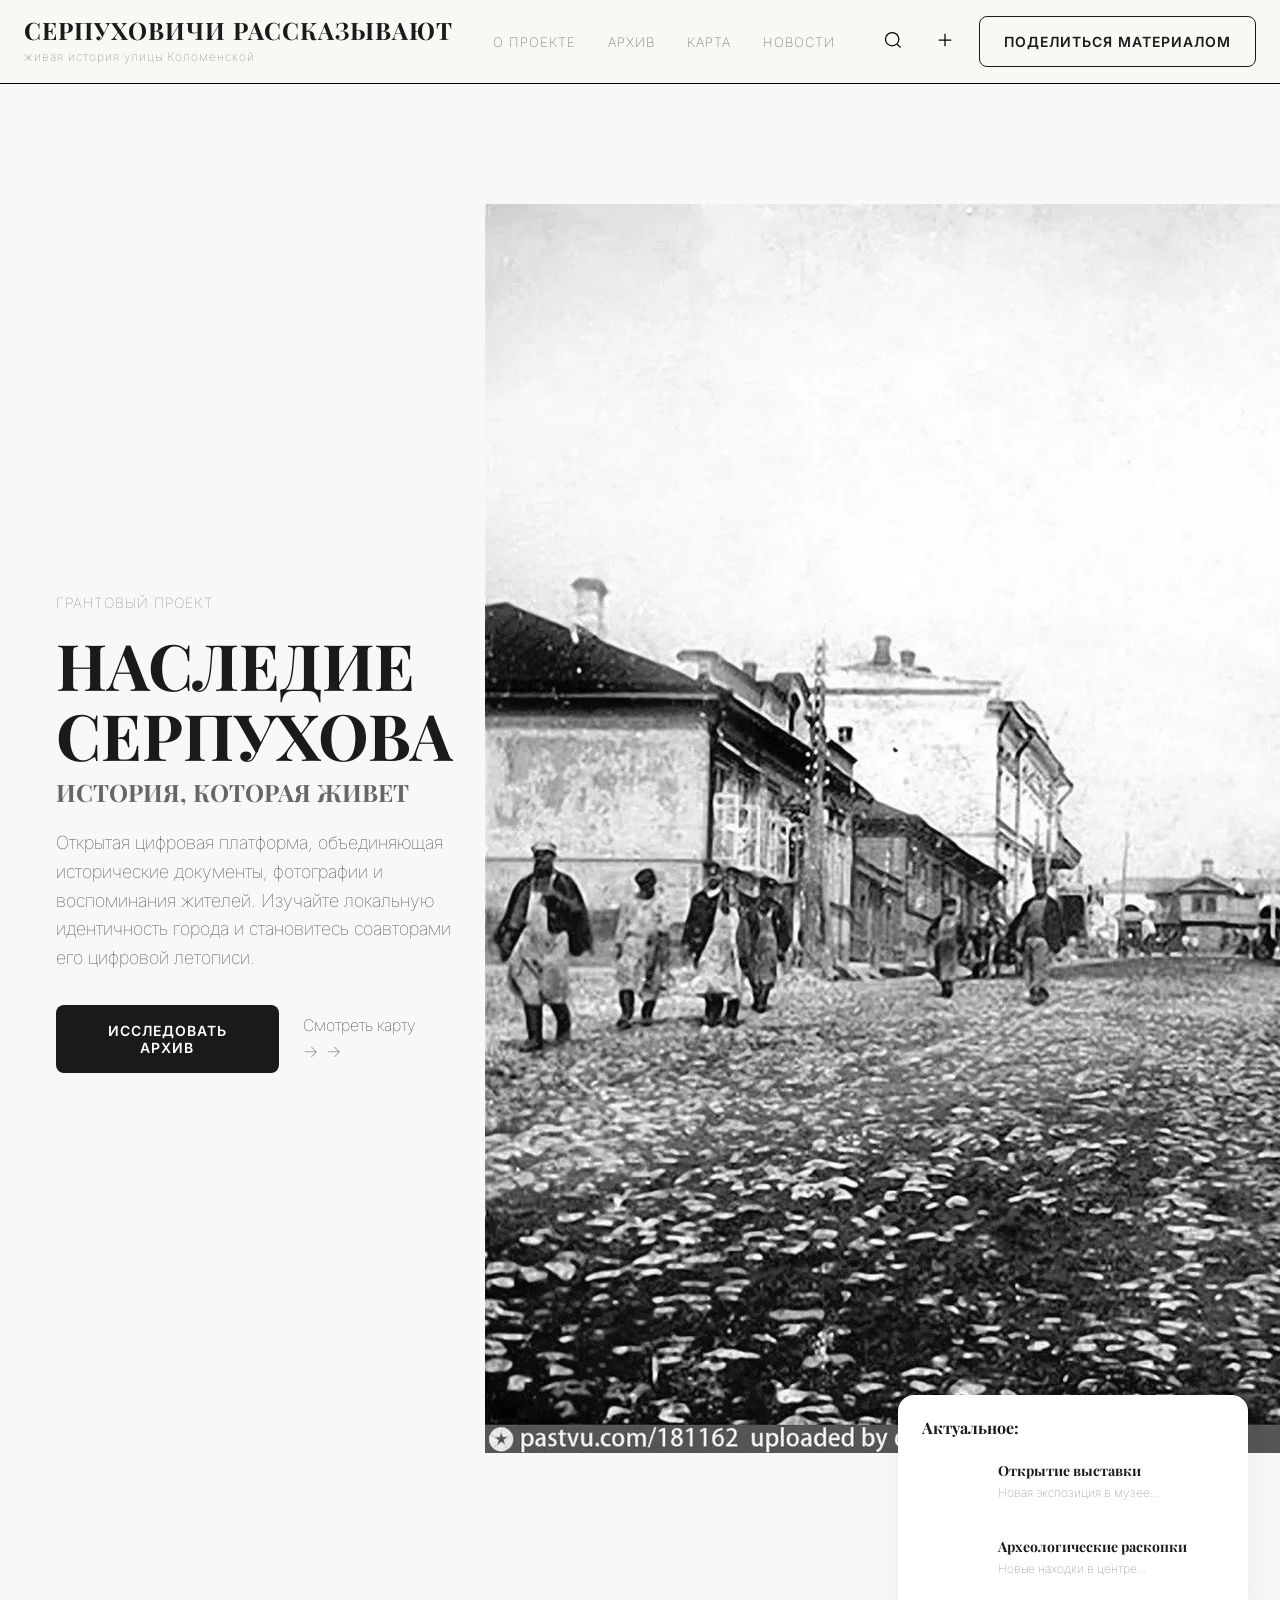
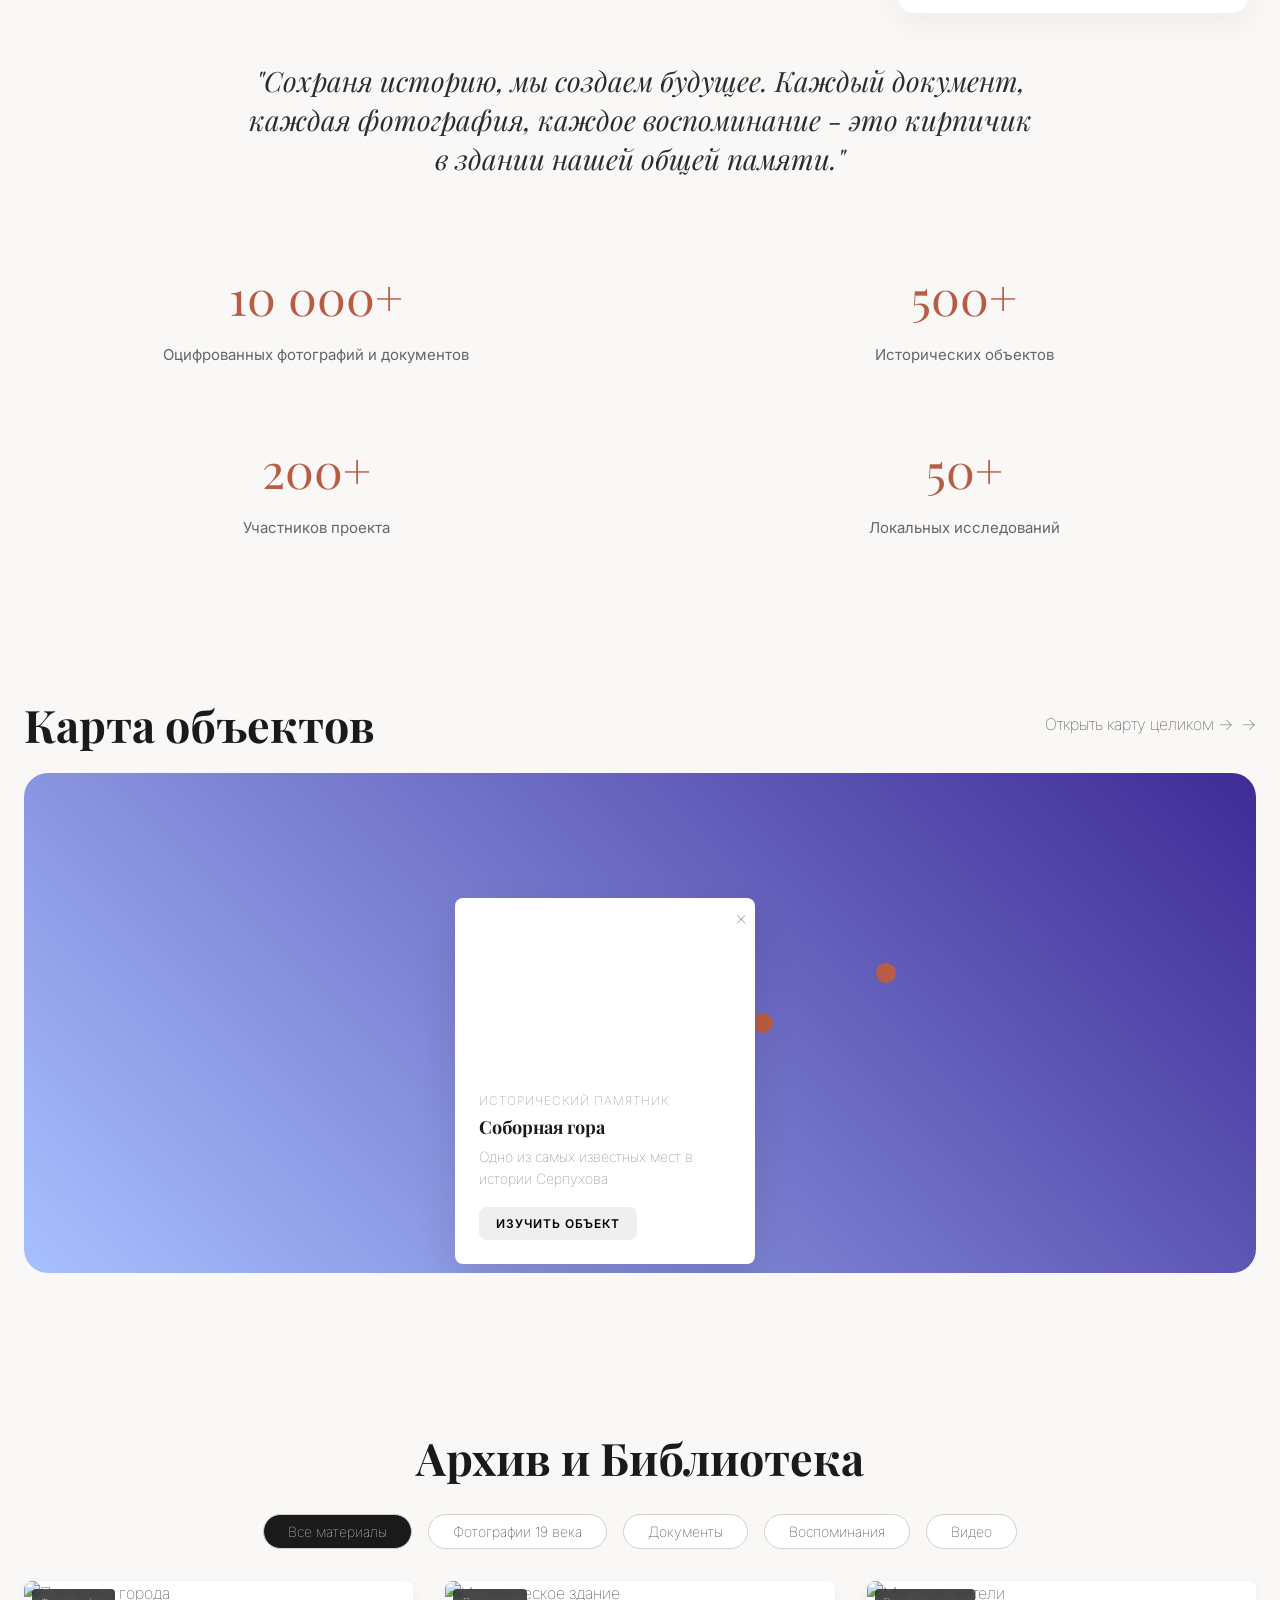
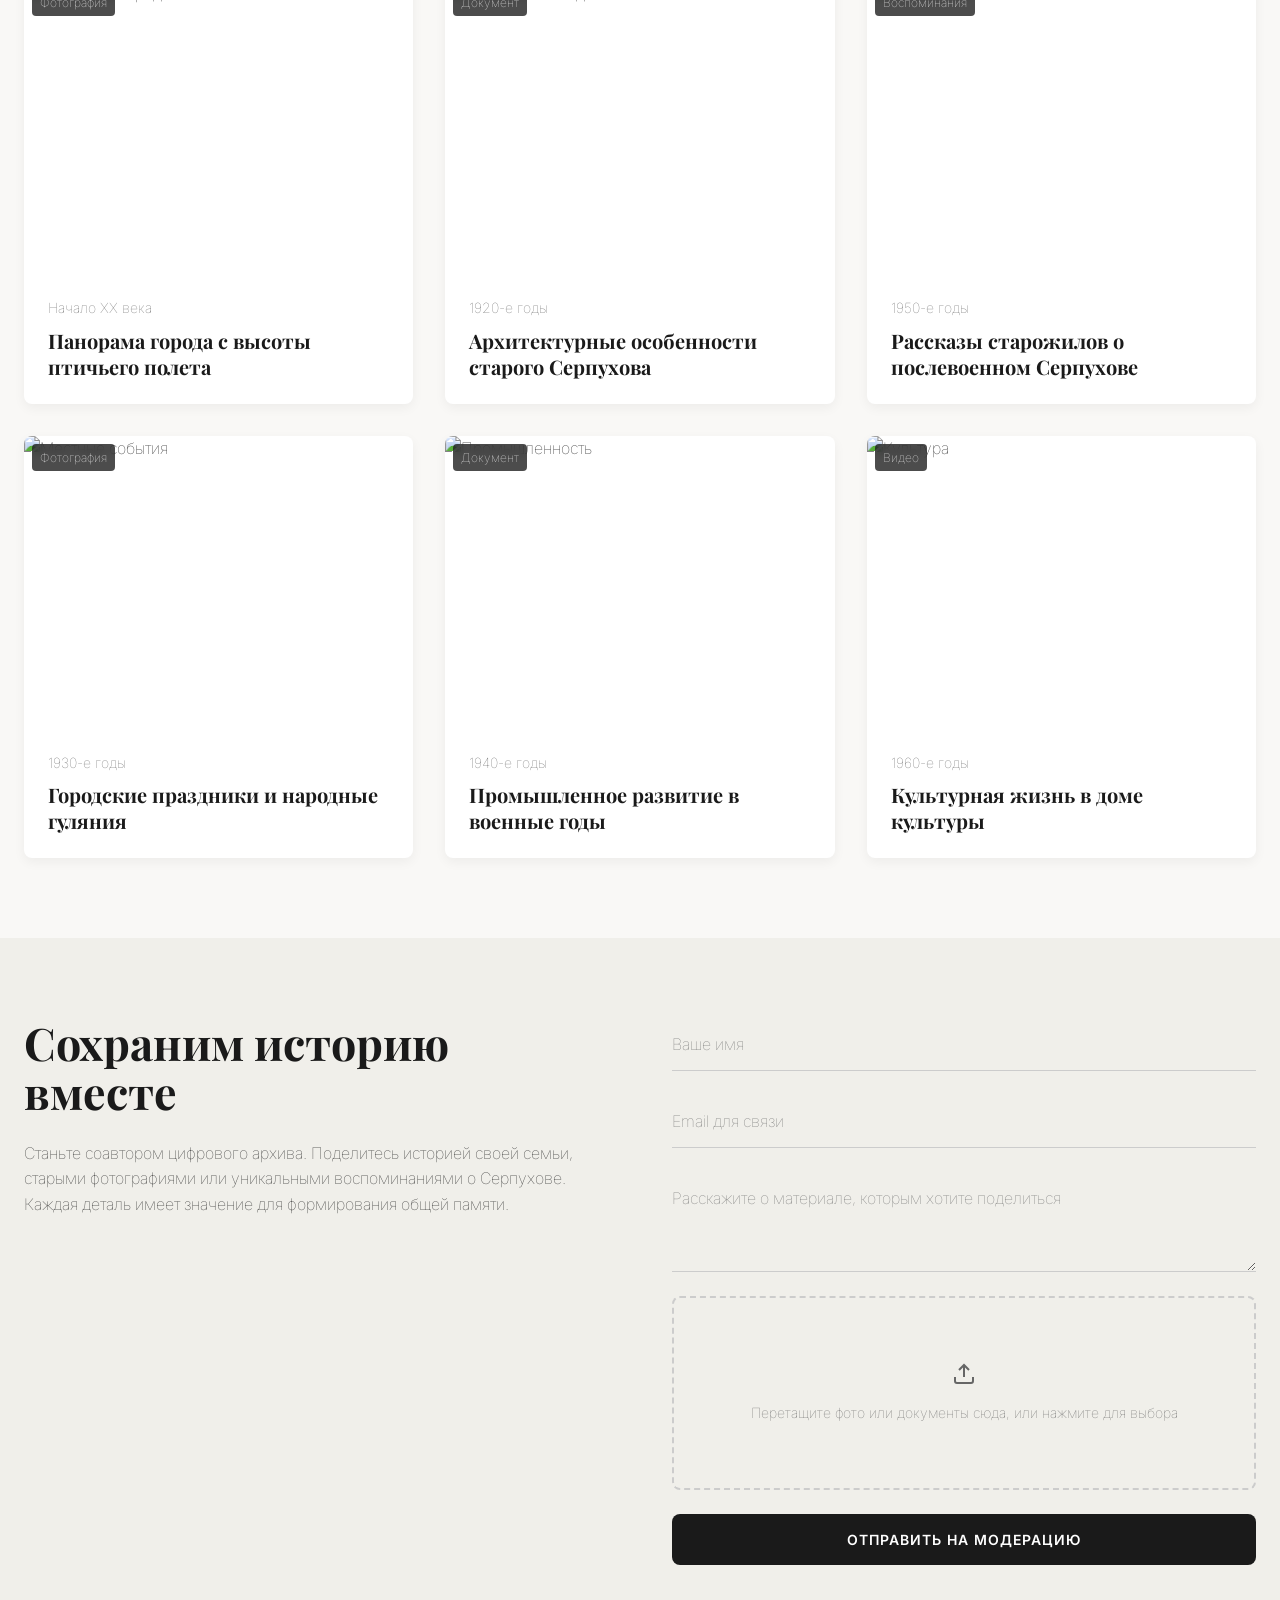
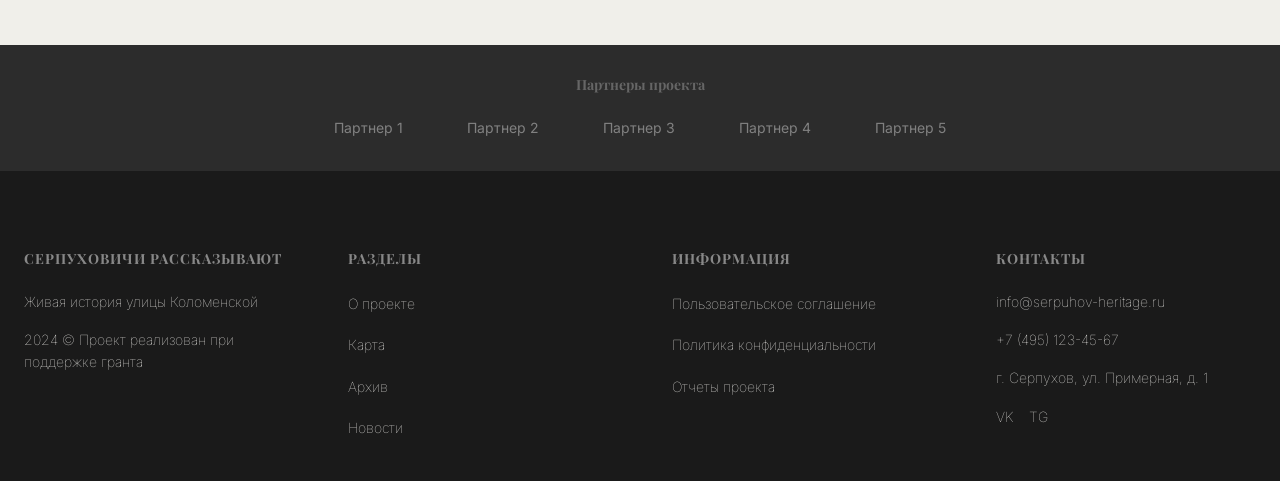
==== index.html @ 998f1a00 "up" ====
<!DOCTYPE html>
<html lang="ru">
<head>
    <meta charset="UTF-8">
    <meta name="viewport" content="width=device-width, initial-scale=1.0">
    <title>Серпуховичи рассказывают: живая история улицы Коломенской</title>
    <link rel="stylesheet" href="styles.css">
    <link href="https://fonts.googleapis.com/css2?family=Playfair+Display:wght@400;700&family=Inter:wght@400;500;600&display=swap" rel="stylesheet">
</head>
<body>
    <header class="header">
        <div class="container">
            <div class="header__logo">
                <h1 class="logo__name">СЕРПУХОВИЧИ РАССКАЗЫВАЮТ</h1>
                <span class="logo__subtitle">живая история улицы Коломенской</span>
            </div>
            
            <nav class="header__nav">
                <ul class="nav__list">
                    <li class="nav__item"><a href="about.html" class="nav__link">О проекте</a></li>
                    <li class="nav__item"><a href="archive.html" class="nav__link">Архив</a></li>
                    <li class="nav__item"><a href="map.html" class="nav__link">Карта</a></li>
                    <li class="nav__item"><a href="news.html" class="nav__link">Новости</a></li>
                </ul>
            </nav>
            
            <div class="header__actions">
                <button class="action__icon search-icon" aria-label="Поиск">
                    <svg width="20" height="20" viewBox="0 0 24 24" fill="none" stroke="currentColor" stroke-width="1.5">
                        <circle cx="11" cy="11" r="8"></circle>
                        <line x1="21" y1="21" x2="16.65" y2="16.65"></line>
                    </svg>
                </button>
                <button class="action__icon accessibility-icon" aria-label="Версия для слабовидящих">
                    <svg width="20" height="20" viewBox="0 0 24 24" fill="none" stroke="currentColor" stroke-width="1.5">
                        <path d="M12 4.5v15m7.5-7.5h-15"></path>
                    </svg>
                </button>
                <button class="btn btn--outline">ПОДЕЛИТЬСЯ МАТЕРИАЛОМ</button>
            </div>
        </div>
    </header>

    <main>
        <section class="hero">
            <div class="container">
                <div class="hero__content">
                    <div class="hero__text">
                        <span class="tag">ГРАНТОВЫЙ ПРОЕКТ</span>
                        <h1 class="hero__title">НАСЛЕДИЕ СЕРПУХОВА</h1>
                        <h2 class="hero__subtitle">ИСТОРИЯ, КОТОРАЯ ЖИВЕТ</h2>
                        <p class="hero__description">
                            Открытая цифровая платформа, объединяющая исторические документы, фотографии и воспоминания жителей. 
                            Изучайте локальную идентичность города и становитесь соавторами его цифровой летописи.
                        </p>
                        <div class="hero__buttons">
                            <button class="btn btn--primary">ИССЛЕДОВАТЬ АРХИВ</button>
                            <a href="#" class="btn-link">Смотреть карту →</a>
                        </div>
                    </div>
                    <div class="hero__image">
                        <img src="images/image.png" alt="Улица Коломенская">
                    </div>
                
                <div class="news-ticker">
                    <div class="ticker__header">
                        <h3>Актуальное:</h3>
                    </div>
                    <div class="ticker__items">
                        <div class="ticker__item">
                            <div class="ticker__thumb" style="background-image: url('https://images.unsplash.com/photo-1547448415-e9f5b28e570d?w=60&q=80');"></div>
                            <div class="ticker__content">
                                <h4>Открытие выставки</h4>
                                <p>Новая экспозиция в музее...</p>
                            </div>
                        </div>
                        <div class="ticker__item">
                            <div class="ticker__thumb" style="background-image: url('https://images.unsplash.com/photo-1547448415-e9f5b28e570d?w=60&q=80');"></div>
                            <div class="ticker__content">
                                <h4>Археологические раскопки</h4>
                                <p>Новые находки в центре...</p>
                            </div>
                        </div>
                    </div>
                </div>
            </div>
        </section>

        <section class="about">
            <div class="container">
                <blockquote class="quote">
                    "Сохраня историю, мы создаем будущее. Каждый документ, каждая фотография, каждое воспоминание - это кирпичик в здании нашей общей памяти."
                </blockquote>
                
                <div class="stats">
                    <div class="stat__item">
                        <div class="stat__number">10 000+</div>
                        <div class="stat__label">Оцифрованных фотографий и документов</div>
                    </div>
                    <div class="stat__item">
                        <div class="stat__number">500+</div>
                        <div class="stat__label">Исторических объектов</div>
                    </div>
                    <div class="stat__item">
                        <div class="stat__number">200+</div>
                        <div class="stat__label">Участников проекта</div>
                    </div>
                    <div class="stat__item">
                        <div class="stat__number">50+</div>
                        <div class="stat__label">Локальных исследований</div>
                    </div>
                </div>
            </div>
        </section>

        <section class="map-teaser">
            <div class="container">
                <div class="section-header">
                    <h2>Карта объектов</h2>
                    <a href="#" class="btn-link">Открыть карту целиком →</a>
                </div>
                
                <div class="map-container">
                    <div class="map-placeholder">
                        <!-- Стилизованная карта -->
                        <div class="map-pin pin-1 pulse-animation"></div>
                        <div class="map-pin pin-2 pulse-animation"></div>
                        <div class="map-pin pin-3 pulse-animation"></div>
                        
                        <!-- Popup карточки -->
                        <div class="map-popup popup-1">
                            <div class="popup-image" style="background-image: url('https://images.unsplash.com/photo-1547448415-e9f5b28e570d?w=300&q=80');"></div>
                            <button class="popup-close">×</button>
                            <div class="popup-content">
                                <span class="popup-tag">Исторический памятник</span>
                                <h3>Соборная гора</h3>
                                <p>Одно из самых известных мест в истории Серпухова</p>
                                <button class="btn btn--small">Изучить объект</button>
                            </div>
                        </div>
                    </div>
                </div>
            </div>
        </section>

        <section class="archive">
            <div class="container">
                <h2>Архив и Библиотека</h2>
                
                <div class="filter-bar">
                    <button class="filter-btn active">Все материалы</button>
                    <button class="filter-btn">Фотографии 19 века</button>
                    <button class="filter-btn">Документы</button>
                    <button class="filter-btn">Воспоминания</button>
                    <button class="filter-btn">Видео</button>
                </div>
                
                <div class="archive-grid">
                    <a href="#" class="archive-card">
                        <div class="card-image">
                            <img src="https://images.unsplash.com/photo-1547448415-e9f5b28e570d?w=400&q=80" alt="Панорама города">
                            <span class="card-tag">Фотография</span>
                        </div>
                        <div class="card-text">
                            <div class="card-year">Начало XX века</div>
                            <h3 class="card-title">Панорама города с высоты птичьего полета</h3>
                        </div>
                    </a>
                    
                    <a href="#" class="archive-card">
                        <div class="card-image">
                            <img src="https://images.unsplash.com/photo-1547448415-e9f5b28e570d?w=400&q=80" alt="Историческое здание">
                            <span class="card-tag">Документ</span>
                        </div>
                        <div class="card-text">
                            <div class="card-year">1920-е годы</div>
                            <h3 class="card-title">Архитектурные особенности старого Серпухова</h3>
                        </div>
                    </a>
                    
                    <a href="#" class="archive-card">
                        <div class="card-image">
                            <img src="https://images.unsplash.com/photo-1547448415-e9f5b28e570d?w=400&q=80" alt="Местные жители">
                            <span class="card-tag">Воспоминания</span>
                        </div>
                        <div class="card-text">
                            <div class="card-year">1950-е годы</div>
                            <h3 class="card-title">Рассказы старожилов о послевоенном Серпухове</h3>
                        </div>
                    </a>
                    
                    <a href="#" class="archive-card">
                        <div class="card-image">
                            <img src="https://images.unsplash.com/photo-1547448415-e9f5b28e570d?w=400&q=80" alt="Местные события">
                            <span class="card-tag">Фотография</span>
                        </div>
                        <div class="card-text">
                            <div class="card-year">1930-е годы</div>
                            <h3 class="card-title">Городские праздники и народные гуляния</h3>
                        </div>
                    </a>
                    
                    <a href="#" class="archive-card">
                        <div class="card-image">
                            <img src="https://images.unsplash.com/photo-1547448415-e9f5b28e570d?w=400&q=80" alt="Промышленность">
                            <span class="card-tag">Документ</span>
                        </div>
                        <div class="card-text">
                            <div class="card-year">1940-е годы</div>
                            <h3 class="card-title">Промышленное развитие в военные годы</h3>
                        </div>
                    </a>
                    
                    <a href="#" class="archive-card">
                        <div class="card-image">
                            <img src="https://images.unsplash.com/photo-1547448415-e9f5b28e570d?w=400&q=80" alt="Культура">
                            <span class="card-tag">Видео</span>
                        </div>
                        <div class="card-text">
                            <div class="card-year">1960-е годы</div>
                            <h3 class="card-title">Культурная жизнь в доме культуры</h3>
                        </div>
                    </a>
                </div>
            </div>
        </section>

        <section class="participation">
            <div class="container">
                <div class="participation-content">
                    <div class="participation-text">
                        <h2>Сохраним историю вместе</h2>
                        <p>
                            Станьте соавтором цифрового архива. Поделитесь историей своей семьи, 
                            старыми фотографиями или уникальными воспоминаниями о Серпухове. 
                            Каждая деталь имеет значение для формирования общей памяти.
                        </p>
                    </div>
                    
                    <div class="participation-form">
                        <form class="form">
                            <input type="text" placeholder="Ваше имя" class="form-input">
                            <input type="email" placeholder="Email для связи" class="form-input">
                            <textarea placeholder="Расскажите о материале, которым хотите поделиться" class="form-textarea"></textarea>
                            
                            <div class="upload-area">
                                <svg width="24" height="24" viewBox="0 0 24 24" fill="none" stroke="currentColor" stroke-width="2">
                                    <path d="M21 15v4a2 2 0 0 1-2 2H5a2 2 0 0 1-2-2v-4"></path>
                                    <polyline points="17 8 12 3 7 8"></polyline>
                                    <line x1="12" y1="3" x2="12" y2="15"></line>
                                </svg>
                                <p>Перетащите фото или документы сюда, или нажмите для выбора</p>
                            </div>
                            
                            <button type="submit" class="btn btn--primary btn--full">Отправить на модерацию</button>
                        </form>
                    </div>
                </div>
            </div>
        </section>
    </main>

    <footer class="footer">
        <div class="partners">
            <div class="container">
                <h3>Партнеры проекта</h3>
                <div class="partners-list">
                    <div class="partner-logo">Партнер 1</div>
                    <div class="partner-logo">Партнер 2</div>
                    <div class="partner-logo">Партнер 3</div>
                    <div class="partner-logo">Партнер 4</div>
                    <div class="partner-logo">Партнер 5</div>
                </div>
            </div>
        </div>
        
        <div class="footer-main">
            <div class="container">
                <div class="footer-grid">
                    <div class="footer-column">
                        <h4 class="logo__name">СЕРПУХОВИЧИ РАССКАЗЫВАЮТ</h4>
                        <p>Живая история улицы Коломенской</p>
                        <p class="copyright">2024 © Проект реализован при поддержке гранта</p>
                    </div>
                    
                    <div class="footer-column">
                        <h4>Разделы</h4>
                        <ul class="footer-links">
                            <li><a href="#">О проекте</a></li>
                            <li><a href="#">Карта</a></li>
                            <li><a href="#">Архив</a></li>
                            <li><a href="#">Новости</a></li>
                        </ul>
                    </div>
                    
                    <div class="footer-column">
                        <h4>Информация</h4>
                        <ul class="footer-links">
                            <li><a href="#">Пользовательское соглашение</a></li>
                            <li><a href="#">Политика конфиденциальности</a></li>
                            <li><a href="#">Отчеты проекта</a></li>
                        </ul>
                    </div>
                    
                    <div class="footer-column">
                        <h4>Контакты</h4>
                        <p>info@serpuhov-heritage.ru</p>
                        <p>+7 (495) 123-45-67</p>
                        <p>г. Серпухов, ул. Примерная, д. 1</p>
                        <div class="social-links">
                            <a href="#" aria-label="ВКонтакте">VK</a>
                            <a href="#" aria-label="Telegram">TG</a>
                        </div>
                    </div>
                </div>
            </div>
        </div>
    </footer>
</body>
</html>
---- styles.css ----
/* CSS Variables */
:root {
  /* Colors */
  --bg-primary: #F9F8F6;
  --bg-secondary: #FAF9F5;
  --bg-tertiary: #F3F1EB;
  --bg-white: #FFFFFF;
  --text-primary: #1A1A1A;
  --text-secondary: #2C2C2C;
  --text-muted: #666666;
  --accent-terracotta: #B85D43;
  --accent-emerald: #4CAF50;
  --border-light: #D4CFC7;
  --shadow-light: rgba(0, 0, 0, 0.05);
  --shadow-medium: rgba(0, 0, 0, 0.1);
  --shadow-heavy: rgba(0, 0, 0, 0.15);

  /* Typography */
  --font-serif: 'Playfair Display', serif;
  --font-sans: 'Inter', sans-serif;

  /* Spacing */
  --spacing-xs: 4px;
  --spacing-sm: 8px;
  --spacing-md: 16px;
  --spacing-lg: 24px;
  --spacing-xl: 32px;
  --spacing-xxl: 40px;
  --spacing-xxxl: 64px;
  --spacing-section: 80px;
  --spacing-hero: 120px;

  /* Radius */
  --radius-sm: 4px;
  --radius-md: 8px;
  --radius-lg: 16px;
  --radius-xl: 24px;

  /* Transitions */
  --transition-fast: 0.2s ease;
  --transition-smooth: 0.4s cubic-bezier(0.4, 0, 0.2, 1);
  --transition-hover: 0.3s ease;
}

/* Reset and Base Styles */
* {
  margin: 0;
  padding: 0;
  box-sizing: border-box;
}

body {
  font-family: var(--font-sans);
  color: var(--text-primary);
  background-color: var(--bg-primary);
  line-height: 1.6;
}

.container {
  max-width: 1440px;
  margin: 0 auto;
  padding: 0 var(--spacing-xl);
}

/* Typography */
h1, h2, h3, h4 {
  font-family: var(--font-serif);
  font-weight: 700;
  line-height: 1.1;
}

h1 {
  font-size: clamp(40px, 5vw, 72px);
}

h2 {
  font-size: clamp(28px, 3.5vw, 48px);
}

h3 {
  font-size: clamp(20px, 2.5vw, 32px);
}

h4 {
  font-size: 18px;
}

p, span, a, button, input, textarea {
  font-family: var(--font-sans);
  font-weight: 40;
}

/* Header */
.header {
  position: sticky;
  top: 0;
  background: rgba(249, 248, 246, 0.9);
  backdrop-filter: blur(8px);
  border-bottom: 1px solid rgba(0, 0, 0.08);
  z-index: 100;
  padding: var(--spacing-md) 0;
}

.header .container {
  display: flex;
  align-items: center;
  justify-content: space-between;
}

.header__logo {
  display: flex;
  flex-direction: column;
}

.logo__name {
  font-size: 24px;
  font-weight: 700;
  letter-spacing: 1px;
}

.logo__subtitle {
  font-size: 12px;
  color: var(--text-muted);
  letter-spacing: 1px;
  margin-top: var(--spacing-xs);
}

.header__nav .nav__list {
  display: flex;
  gap: var(--spacing-xl);
  list-style: none;
}

.nav__link {
  text-transform: uppercase;
  font-size: 13px;
  letter-spacing: 1px;
  color: var(--text-primary);
  text-decoration: none;
  position: relative;
  padding-bottom: var(--spacing-xs);
  transition: var(--transition-hover);
}

.nav__link:hover {
  color: var(--accent-terracotta);
}

.nav__link::after {
  content: '';
  position: absolute;
  bottom: 0;
  left: 0;
  width: 0;
  height: 1px;
  background: var(--accent-terracotta);
  transition: var(--transition-hover);
}

.nav__link:hover::after {
  width: 100%;
}

.header__actions {
  display: flex;
  align-items: center;
  gap: var(--spacing-md);
}

.action__icon {
  background: none;
  border: none;
  cursor: pointer;
  padding: var(--spacing-sm);
  border-radius: var(--radius-sm);
  transition: var(--transition-hover);
}

.action__icon:hover {
  background: rgba(0, 0, 0.05);
}

.btn {
  padding: var(--spacing-md) var(--spacing-lg);
  border-radius: var(--radius-md);
  font-family: var(--font-sans);
  font-weight: 600;
  font-size: 14px;
  text-transform: uppercase;
  letter-spacing: 1px;
  cursor: pointer;
  transition: var(--transition-hover);
  border: 1px solid transparent;
}

.btn--primary {
  background: var(--text-primary);
  color: var(--bg-white);
}

.btn--primary:hover {
  background: var(--accent-terracotta);
  transform: translateY(-2px);
}

.btn--outline {
  background: transparent;
  color: var(--text-primary);
  border: 1px solid var(--text-primary);
}

.btn--outline:hover {
  background: var(--text-primary);
  color: var(--bg-white);
  transform: translateY(-2px);
}

/* Hero Section */
.hero {
  min-height: 85vh;
  padding: var(--spacing-hero) var(--spacing-xl);
  position: relative;
}

.hero__content {
  display: grid;
  grid-template-columns: 1fr 1fr;
  gap: var(--spacing-xxxl);
  align-items: center;
}

.tag {
  font-family: var(--font-sans);
  font-size: 14px;
  text-transform: uppercase;
  color: var(--text-muted);
  letter-spacing: 1px;
  display: block;
  margin-bottom: var(--spacing-md);
}

.hero__title {
  margin-bottom: var(--spacing-sm);
}

.hero__subtitle {
  font-size: clamp(18px, 2.5vw, 24px);
  color: var(--text-muted);
  margin-bottom: var(--spacing-lg);
}

.hero__description {
  font-size: 18px;
  color: var(--text-secondary);
  margin-bottom: var(--spacing-xl);
  max-width: 600px;
}

.hero__buttons {
  display: flex;
  gap: var(--spacing-lg);
  align-items: center;
}

.btn-link {
  font-family: var(--font-sans);
  font-size: 16px;
  color: var(--text-primary);
  text-decoration: none;
  position: relative;
  transition: var(--transition-hover);
}

.btn-link:hover {
  color: var(--accent-terracotta);
}

.btn-link::after {
  content: '→';
  margin-left: var(--spacing-sm);
  transition: var(--transition-hover);
}

.btn-link:hover::after {
  transform: translateX(4px);
}

.hero__image-placeholder {
  width: 100%;
  height: 400px;
  background: linear-gradient(45deg, #d9c7b3, #c9b7a3);
  border-radius: var(--radius-xl);
  position: relative;
  overflow: hidden;
}

.hero__image-placeholder::before {
  content: '';
  position: absolute;
  top: 0;
  left: 0;
  right: 0;
  bottom: 0;
  background: url('https://images.unsplash.com/photo-1547448415-e9f5b28e570d?w=1200&q=80') center/cover;
  opacity: 0.8;
}

.news-ticker {
  position: absolute;
 bottom: calc(-1 * var(--spacing-xl));
  right: var(--spacing-xl);
  background: var(--bg-white);
  box-shadow: 0 10px 30px var(--shadow-light);
  border-radius: var(--radius-lg);
  padding: var(--spacing-lg);
  width: 350px;
}

.ticker__header h3 {
  font-size: 16px;
  margin-bottom: var(--spacing-md);
 color: var(--text-primary);
}

.ticker__items {
  display: flex;
  flex-direction: column;
  gap: var(--spacing-md);
}

.ticker__item {
  display: flex;
  gap: var(--spacing-md);
  align-items: center;
}

.ticker__thumb {
  width: 60px;
  height: 60px;
  border-radius: var(--radius-sm);
  background-size: cover;
  background-position: center;
}

.ticker__content h4 {
  font-size: 14px;
  margin-bottom: var(--spacing-xs);
  color: var(--text-primary);
}

.ticker__content p {
  font-size: 12px;
  color: var(--text-muted);
}

/* About Section */
.about {
  padding: var(--spacing-section) 0;
}

.quote {
  font-family: var(--font-serif);
  font-size: clamp(24px, 3vw, 28px);
  font-style: italic;
  text-align: center;
  max-width: 800px;
  margin: 0 auto var(--spacing-section);
  color: var(--text-secondary);
  line-height: 1.4;
}

.stats {
  display: grid;
  grid-template-columns: repeat(4, 1fr);
  gap: var(--spacing-xl);
}

.stat__item {
  text-align: center;
}

.stat__number {
  font-family: var(--font-serif);
  font-size: clamp(32px, 4vw, 48px);
  color: var(--accent-terracotta);
  margin-bottom: var(--spacing-sm);
}

.stat__label {
  font-size: 15px;
  color: var(--text-muted);
}

/* Map Teaser */
.map-teaser {
 padding: var(--spacing-section) 0;
}

.section-header {
  display: flex;
  justify-content: space-between;
  align-items: center;
  margin-bottom: var(--spacing-lg);
}

.section-header h2 {
  margin: 0;
}

.map-container {
  width: 100%;
  border-radius: var(--radius-xl);
  overflow: hidden;
  position: relative;
}

.map-placeholder {
  height: 500px;
  background: linear-gradient(45deg, #a8c0ff, #3f2b96);
  position: relative;
}

.map-pin {
  position: absolute;
  width: 20px;
  height: 20px;
  background: var(--accent-terracotta);
  border-radius: 50%;
  cursor: pointer;
  transform: translate(-50%, -50%);
  box-shadow: 0 0 rgba(184, 93, 67, 0.7);
}

.map-pin.pulse-animation {
  animation: pulse 2s infinite;
}

@keyframes pulse {
  0% {
    box-shadow: 0 0 0 0 rgba(184, 93, 67, 0.7);
  }
  70% {
    box-shadow: 0 0 0 15px rgba(184, 93, 67, 0);
  }
  100% {
    box-shadow: 0 0 rgba(184, 93, 67, 0);
  }
}

.pin-1 {
  top: 30%;
  left: 40%;
}

.pin-2 {
  top: 50%;
  left: 60%;
}

.pin-3 {
  top: 40%;
  left: 70%;
}

.map-popup {
  position: absolute;
  background: var(--bg-white);
  border-radius: var(--radius-md);
  box-shadow: 0 20px 40px var(--shadow-medium);
  width: 300px;
  z-index: 1000;
  top: 25%;
  left: 35%;
}

.popup-image {
  width: 100%;
  height: 169px;
  background-size: cover;
  background-position: center;
  border-radius: var(--radius-md) var(--radius-md) 0 0;
}

.popup-close {
  position: absolute;
  top: var(--spacing-sm);
  right: var(--spacing-sm);
  background: none;
  border: none;
  font-size: 20px;
  cursor: pointer;
  color: var(--text-muted);
}

.popup-content {
  padding: var(--spacing-lg);
}

.popup-tag {
  font-size: 12px;
  color: var(--text-muted);
  text-transform: uppercase;
  letter-spacing: 1px;
  display: block;
  margin-bottom: var(--spacing-sm);
}

.popup-content h3 {
  font-size: 18px;
  margin-bottom: var(--spacing-sm);
}

.popup-content p {
  font-size: 14px;
  color: var(--text-muted);
  margin-bottom: var(--spacing-md);
}

.btn--small {
  padding: var(--spacing-sm) var(--spacing-md);
  font-size: 12px;
}

/* Archive */
.archive {
  padding: var(--spacing-section) 0;
}

.archive h2 {
  text-align: center;
  margin-bottom: var(--spacing-xl);
}

.filter-bar {
  display: flex;
  gap: var(--spacing-md);
  justify-content: center;
  margin-bottom: var(--spacing-xl);
  flex-wrap: wrap;
}

.filter-btn {
  padding: var(--spacing-sm) var(--spacing-lg);
  border-radius: 100px;
  border: 1px solid var(--border-light);
  background: var(--bg-white);
  font-family: var(--font-sans);
  font-size: 14px;
  cursor: pointer;
  transition: var(--transition-hover);
}

.filter-btn.active,
.filter-btn:hover {
  background: var(--text-primary);
  color: var(--bg-white);
}

.archive-grid {
  display: grid;
  grid-template-columns: repeat(auto-fill, minmax(320px, 1fr));
  gap: var(--spacing-xl);
  margin-top: var(--spacing-xl);
}

.archive-card {
  display: flex;
  flex-direction: column;
  text-decoration: none;
  color: inherit;
  background: var(--bg-white);
  border-radius: var(--radius-md);
  overflow: hidden;
  transition: var(--transition-hover);
  box-shadow: 0 4px 12px var(--shadow-light);
}

.archive-card:hover {
  transform: translateY(-4px);
  box-shadow: 0 8px 24px var(--shadow-medium);
}

.card-image {
  position: relative;
  aspect-ratio: 4/3;
  overflow: hidden;
}

.card-image img {
  width: 100%;
  height: 100%;
  object-fit: cover;
  transition: var(--transition-smooth);
}

.archive-card:hover .card-image img {
  transform: scale(1.05);
}

.card-tag {
  position: absolute;
  top: var(--spacing-sm);
  left: var(--spacing-sm);
  background: rgba(0, 0, 0, 0.7);
  color: var(--bg-white);
  padding: 4px 8px;
  border-radius: var(--radius-sm);
  font-size: 12px;
  backdrop-filter: blur(4px);
}

.card-text {
  padding: var(--spacing-lg);
}

.card-year {
  font-size: 14px;
  color: var(--text-muted);
  margin-bottom: var(--spacing-sm);
}

.card-title {
  font-size: 20px;
  line-height: 1.3;
  color: var(--text-primary);
}

/* Participation */
.participation {
  background: #F0EFEA;
  padding: var(--spacing-section) 0;
}

.participation-content {
  display: grid;
  grid-template-columns: 1fr 1fr;
  gap: var(--spacing-xxxl);
  align-items: start;
}

.participation h2 {
  margin-bottom: var(--spacing-lg);
}

.participation p {
  font-size: 16px;
  color: var(--text-secondary);
  line-height: 1.6;
}

.form {
  display: flex;
  flex-direction: column;
  gap: var(--spacing-lg);
}

.form-input,
.form-textarea {
  padding: var(--spacing-md) 0;
  border: none;
  border-bottom: 1px solid #CCC;
  background: transparent;
  font-family: var(--font-sans);
  font-size: 16px;
  outline: none;
  transition: var(--transition-hover);
}

.form-input:focus,
.form-textarea:focus {
  border-bottom-color: var(--accent-terracotta);
}

.form-textarea {
  min-height: 100px;
  resize: vertical;
}

.upload-area {
  border: 2px dashed #CCC;
  border-radius: var(--radius-md);
  padding: var(--spacing-xxxl);
  text-align: center;
  cursor: pointer;
  transition: var(--transition-hover);
  display: flex;
  flex-direction: column;
  align-items: center;
  gap: var(--spacing-md);
}

.upload-area:hover {
  background: rgba(0, 0, 0, 0.02);
  border-color: var(--accent-terracotta);
}

.upload-area svg {
  color: var(--text-muted);
}

.upload-area p {
  color: var(--text-muted);
  font-size: 14px;
}

.btn--full {
  width: 100%;
}

/* Footer */
.footer {
  background: var(--text-primary);
  color: var(--bg-secondary);
}

.partners {
  background: #2C2C2C;
  padding: var(--spacing-xl) 0;
}

.partners h3 {
  text-align: center;
  font-size: 14px;
  color: var(--text-muted);
  margin-bottom: var(--spacing-lg);
}

.partners-list {
  display: flex;
  justify-content: center;
  gap: var(--spacing-xxxl);
  flex-wrap: wrap;
}

.partner-logo {
  color: rgba(255, 255, 255, 0.4);
  filter: grayscale(100%);
  transition: all var(--transition-hover);
  font-size: 14px;
}

.partner-logo:hover {
  color: white;
  filter: grayscale(0%);
}

.footer-main {
  padding: var(--spacing-section) 0 var(--spacing-lg);
}

.footer-grid {
  display: grid;
  grid-template-columns: repeat(4, 1fr);
  gap: var(--spacing-xxxl);
}

.footer-column h4 {
  color: #888;
  font-size: 14px;
  margin-bottom: var(--spacing-lg);
  text-transform: uppercase;
  letter-spacing: 1px;
}

.footer-column p {
  color: var(--bg-secondary);
  margin-bottom: var(--spacing-md);
  font-size: 14px;
}

.copyright {
  font-size: 12px;
  color: #666;
}

.footer-links {
  list-style: none;
}

.footer-links li {
  margin-bottom: var(--spacing-md);
}

.footer-links a {
  color: var(--bg-secondary);
  text-decoration: none;
  font-size: 14px;
  transition: var(--transition-hover);
}

.footer-links a:hover {
  color: white;
}

.social-links {
  display: flex;
  gap: var(--spacing-md);
  margin-top: var(--spacing-md);
}

.social-links a {
  color: var(--bg-secondary);
  text-decoration: none;
  font-size: 14px;
  transition: var(--transition-hover);
}

.social-links a:hover {
  color: white;
}

/* Focus styles for accessibility */
*:focus-visible {
  outline: 2px solid var(--accent-terracotta);
  outline-offset: 2px;
}

/* Additional styles for other pages */
.about-grid {
  display: grid;
  grid-template-columns: repeat(auto-fit, minmax(300px, 1fr));
  gap: var(--spacing-xxxl);
  margin-bottom: var(--spacing-section);
}

.about-item h3 {
  font-size: 24px;
  margin-bottom: var(--spacing-md);
  color: var(--text-primary);
}

.about-item p {
  color: var(--text-secondary);
  line-height: 1.6;
}

.timeline {
  padding: var(--spacing-section) 0;
  background: var(--bg-secondary);
}

.timeline h2 {
  text-align: center;
  margin-bottom: var(--spacing-xxxl);
}

.timeline-content {
  display: flex;
  flex-direction: column;
  gap: var(--spacing-xl);
  position: relative;
}

.timeline-content::before {
  content: '';
  position: absolute;
  left: 30px;
 top: 0;
  bottom: 0;
  width: 2px;
  background: var(--border-light);
}

.timeline-item {
  display: flex;
  gap: var(--spacing-lg);
  position: relative;
  align-items: flex-start;
}

.timeline-date {
  min-width: 80px;
  padding: var(--spacing-sm) var(--spacing-md);
  background: var(--accent-terracotta);
  color: white;
  border-radius: var(--radius-md);
  font-weight: 600;
  text-align: center;
}

.timeline-event {
  padding: var(--spacing-lg);
  background: var(--bg-white);
  border-radius: var(--radius-md);
  box-shadow: 0 4px 12px var(--shadow-light);
  flex-grow: 1;
}

.timeline-event h4 {
  margin-bottom: var(--spacing-sm);
  color: var(--text-primary);
}

.controls-bar {
  display: flex;
  justify-content: space-between;
  align-items: center;
  gap: var(--spacing-lg);
  margin-bottom: var(--spacing-xl);
  flex-wrap: wrap;
}

.filter-categories {
  display: flex;
  gap: var(--spacing-md);
  flex-wrap: wrap;
}

.category-btn {
  padding: var(--spacing-sm) var(--spacing-lg);
  border-radius: 100px;
  border: 1px solid var(--border-light);
  background: var(--bg-white);
  font-family: var(--font-sans);
  font-size: 14px;
  cursor: pointer;
  transition: var(--transition-hover);
}

.category-btn.active,
.category-btn:hover {
  background: var(--text-primary);
  color: var(--bg-white);
}

.map-search {
  display: flex;
  gap: var(--spacing-xs);
  align-items: center;
}

.search-input {
  padding: var(--spacing-sm) var(--spacing-md);
  border: 1px solid var(--border-light);
  border-radius: var(--radius-md);
  font-family: var(--font-sans);
  outline: none;
  transition: var(--transition-hover);
}

.search-input:focus {
  border-color: var(--accent-terracotta);
}

.search-btn {
  padding: var(--spacing-sm) var(--spacing-md);
  border: 1px solid var(--border-light);
  border-radius: var(--radius-md);
  background: var(--bg-white);
  cursor: pointer;
  transition: var(--transition-hover);
}

.search-btn:hover {
  border-color: var(--accent-terracotta);
}

.map-controls-overlay {
  position: absolute;
  right: var(--spacing-lg);
  top: var(--spacing-lg);
  display: flex;
  flex-direction: column;
  gap: var(--spacing-xs);
  z-index: 100;
}

.map-zoom-btn {
  width: 40px;
  height: 40px;
  border: 1px solid var(--border-light);
  background: var(--bg-white);
  border-radius: var(--radius-sm);
  font-size: 18px;
  font-weight: bold;
  cursor: pointer;
  transition: var(--transition-hover);
}

.map-zoom-btn:hover {
  border-color: var(--accent-terracotta);
  background: var(--accent-terracotta);
  color: white;
}

.legends-grid {
  display: flex;
  justify-content: center;
  gap: var(--spacing-xl);
  flex-wrap: wrap;
  margin-top: var(--spacing-xl);
}

.legend-item {
  display: flex;
  align-items: center;
  gap: var(--spacing-sm);
  font-size: 14px;
  color: var(--text-secondary);
}

.legend-color {
  width: 20px;
  height: 20px;
  border-radius: 50%;
}

.arch-color { background: #FF6B6B; }
.monum-color { background: #4ECDC4; }
.museum-color { background: #45B7D1; }
.church-color { background: #96CEB4; }
.nature-color { background: #FFEAA7; }

.sort-controls {
  display: flex;
  justify-content: flex-end;
  margin-bottom: var(--spacing-xl);
}

.sort-select {
  padding: var(--spacing-sm) var(--spacing-md);
  border: 1px solid var(--border-light);
  border-radius: var(--radius-md);
  font-family: var(--font-sans);
  outline: none;
  background: var(--bg-white);
  cursor: pointer;
  transition: var(--transition-hover);
}

.sort-select:focus {
  border-color: var(--accent-terracotta);
}

.pagination {
  display: flex;
  justify-content: center;
  align-items: center;
  gap: var(--spacing-md);
  margin-top: var(--spacing-xxxl);
  flex-wrap: wrap;
}

.pagination-btn {
  padding: var(--spacing-sm) var(--spacing-lg);
  border: 1px solid var(--border-light);
  background: var(--bg-white);
  border-radius: var(--radius-md);
  font-family: var(--font-sans);
 cursor: pointer;
  transition: var(--transition-hover);
}

.pagination-btn:hover {
  border-color: var(--accent-terracotta);
  color: var(--accent-terracotta);
}

.pagination-numbers {
  display: flex;
  align-items: center;
  gap: var(--spacing-xs);
}

.pagination-number {
  width: 40px;
  height: 40px;
  border: 1px solid var(--border-light);
  background: var(--bg-white);
  border-radius: var(--radius-md);
  font-family: var(--font-sans);
  font-weight: 600;
  cursor: pointer;
  transition: var(--transition-hover);
}

.pagination-number.active,
.pagination-number:hover {
  border-color: var(--accent-terracotta);
  background: var(--accent-terracotta);
  color: white;
}

.pagination-dots {
  padding: 0 var(--spacing-sm);
  color: var(--text-muted);
}

.news-grid {
  display: grid;
  grid-template-columns: repeat(auto-fit, minmax(400px, 1fr));
  gap: var(--spacing-xxxl);
  margin-bottom: var(--spacing-xxxl);
}

.news-card {
  background: var(--bg-white);
  border-radius: var(--radius-lg);
  overflow: hidden;
  box-shadow: 0 4px 12px var(--shadow-light);
  transition: var(--transition-hover);
}

.news-card:hover {
  transform: translateY(-4px);
  box-shadow: 0 8px 24px var(--shadow-medium);
}

.news-card .card-image {
  aspect-ratio: 16/9;
  overflow: hidden;
}

.news-card .card-image img {
  width: 100%;
  height: 100%;
  object-fit: cover;
  transition: var(--transition-smooth);
}

.news-card:hover .card-image img {
  transform: scale(1.05);
}

.card-content {
  padding: var(--spacing-lg);
}

.news-tag {
  display: inline-block;
  padding: var(--spacing-xs) var(--spacing-sm);
  background: var(--border-light);
  color: var(--text-primary);
  border-radius: var(--radius-sm);
  font-size: 12px;
  font-weight: 600;
  margin-bottom: var(--spacing-sm);
}

.news-date {
  display: block;
  font-size: 14px;
  color: var(--text-muted);
  margin-bottom: var(--spacing-sm);
}

.news-title {
  font-size: 20px;
  margin-bottom: var(--spacing-md);
  color: var(--text-primary);
  line-height: 1.3;
}

.news-excerpt {
  color: var(--text-secondary);
  line-height: 1.6;
  margin-bottom: var(--spacing-md);
}

.read-more {
  font-family: var(--font-sans);
  font-size: 16px;
  color: var(--accent-terracotta);
  text-decoration: none;
  font-weight: 600;
  transition: var(--transition-hover);
}

.read-more:hover {
  color: var(--text-primary);
}

/* Responsive Design */
@media (max-width: 1440px) {
  .container {
    padding: 0 var(--spacing-lg);
  }

  .hero__content {
    gap: var(--spacing-xl);
  }

  .stats {
    grid-template-columns: repeat(2, 1fr);
    gap: var(--spacing-xxxl);
 }

  .stat__item {
    text-align: center;
  }
  
  .news-grid {
    grid-template-columns: repeat(auto-fit, minmax(350px, 1fr));
  }
}

@media (max-width: 1200px) {
  .controls-bar {
    flex-direction: column;
    align-items: stretch;
  }
  
  .filter-categories {
    justify-content: center;
  }
}

@media (max-width: 1024px) {
  .header .container {
    gap: var(--spacing-md);
  }

 .header__nav .nav__list {
    gap: var(--spacing-lg);
  }

  .hero__content {
    grid-template-columns: 1fr;
    gap: var(--spacing-xl);
  }

  .hero__image-placeholder {
    height: 300px;
  }

  .news-ticker {
    position: static;
    width: 100%;
    margin-top: var(--spacing-xl);
  }

  .section-header {
    flex-direction: column;
    align-items: flex-start;
    gap: var(--spacing-md);
  }

 .map-placeholder {
    height: 400px;
  }

  .map-popup {
    width: 250px;
    top: 20%;
    left: 30%;
  }

  .participation-content {
    grid-template-columns: 1fr;
    gap: var(--spacing-xl);
  }

  .footer-grid {
    grid-template-columns: repeat(2, 1fr);
  }
  
  .timeline-content::before {
    left: 20px;
  }
  
  .timeline-item {
    gap: var(--spacing-md);
  }
  
  .timeline-date {
    min-width: 70px;
  }
  
  .news-grid {
    grid-template-columns: 1fr;
  }
}

@media (max-width: 768px) {
  :root {
    --spacing-section: 60px;
    --spacing-hero: 60px;
  }

  .container {
    padding: 0 var(--spacing-md);
  }

  h1 {
    font-size: clamp(32px, 6vw, 48px);
  }

  h2 {
    font-size: clamp(24px, 5vw, 32px);
  }

  .header .container {
    flex-wrap: wrap;
  }

  .header__nav {
    order: 3;
    width: 100%;
    margin-top: var(--spacing-md);
  }

  .header__nav .nav__list {
    justify-content: center;
    flex-wrap: wrap;
  }

  .hero__description {
    font-size: 16px;
  }

  .hero__buttons {
    flex-direction: column;
    gap: var(--spacing-md);
  }

 .stats {
    grid-template-columns: 1fr;
    gap: var(--spacing-xl);
  }

  .map-placeholder {
    height: 300px;
  }

  .map-popup {
    width: 220px;
    top: 15%;
    left: 25%;
  }

  .filter-bar {
    justify-content: flex-start;
  }

  .archive-grid {
    grid-template-columns: 1fr;
  }

  .footer-grid {
    grid-template-columns: 1fr;
    gap: var(--spacing-xxxl);
 }

  .partners-list {
    gap: var(--spacing-lg);
  }
  
  .about-grid {
    grid-template-columns: 1fr;
  }
  
  .timeline-content {
    gap: var(--spacing-lg);
  }
  
  .timeline-content::before {
    left: 15px;
  }
  
  .timeline-item {
    gap: var(--spacing-md);
  }
  
  .timeline-date {
    min-width: 60px;
    padding: var(--spacing-xs) var(--spacing-sm);
    font-size: 14px;
  }
  
  .legends-grid {
    gap: var(--spacing-lg);
  }
  
  .pagination {
    gap: var(--spacing-xs);
  }
  
  .pagination-btn {
    padding: var(--spacing-xs) var(--spacing-sm);
    font-size: 14px;
  }
  
  .pagination-number {
    width: 30px;
    height: 30px;
    font-size: 14px;
  }
}

@media (max-width: 480px) {
  .header__actions {
    display: none;
  }

  .hero__content {
    padding: 0 var(--spacing-md);
  }

  .map-popup {
    width: 200px;
    top: 10%;
    left: 20%;
  }

  .archive-card {
    max-width: 100%;
  }
  
  .controls-bar {
    gap: var(--spacing-md);
  }
  
  .filter-categories {
    gap: var(--spacing-sm);
  }
  
  .category-btn {
    padding: var(--spacing-xs) var(--spacing-sm);
    font-size: 12px;
  }
  
  .timeline-date {
    min-width: 50px;
  }
}
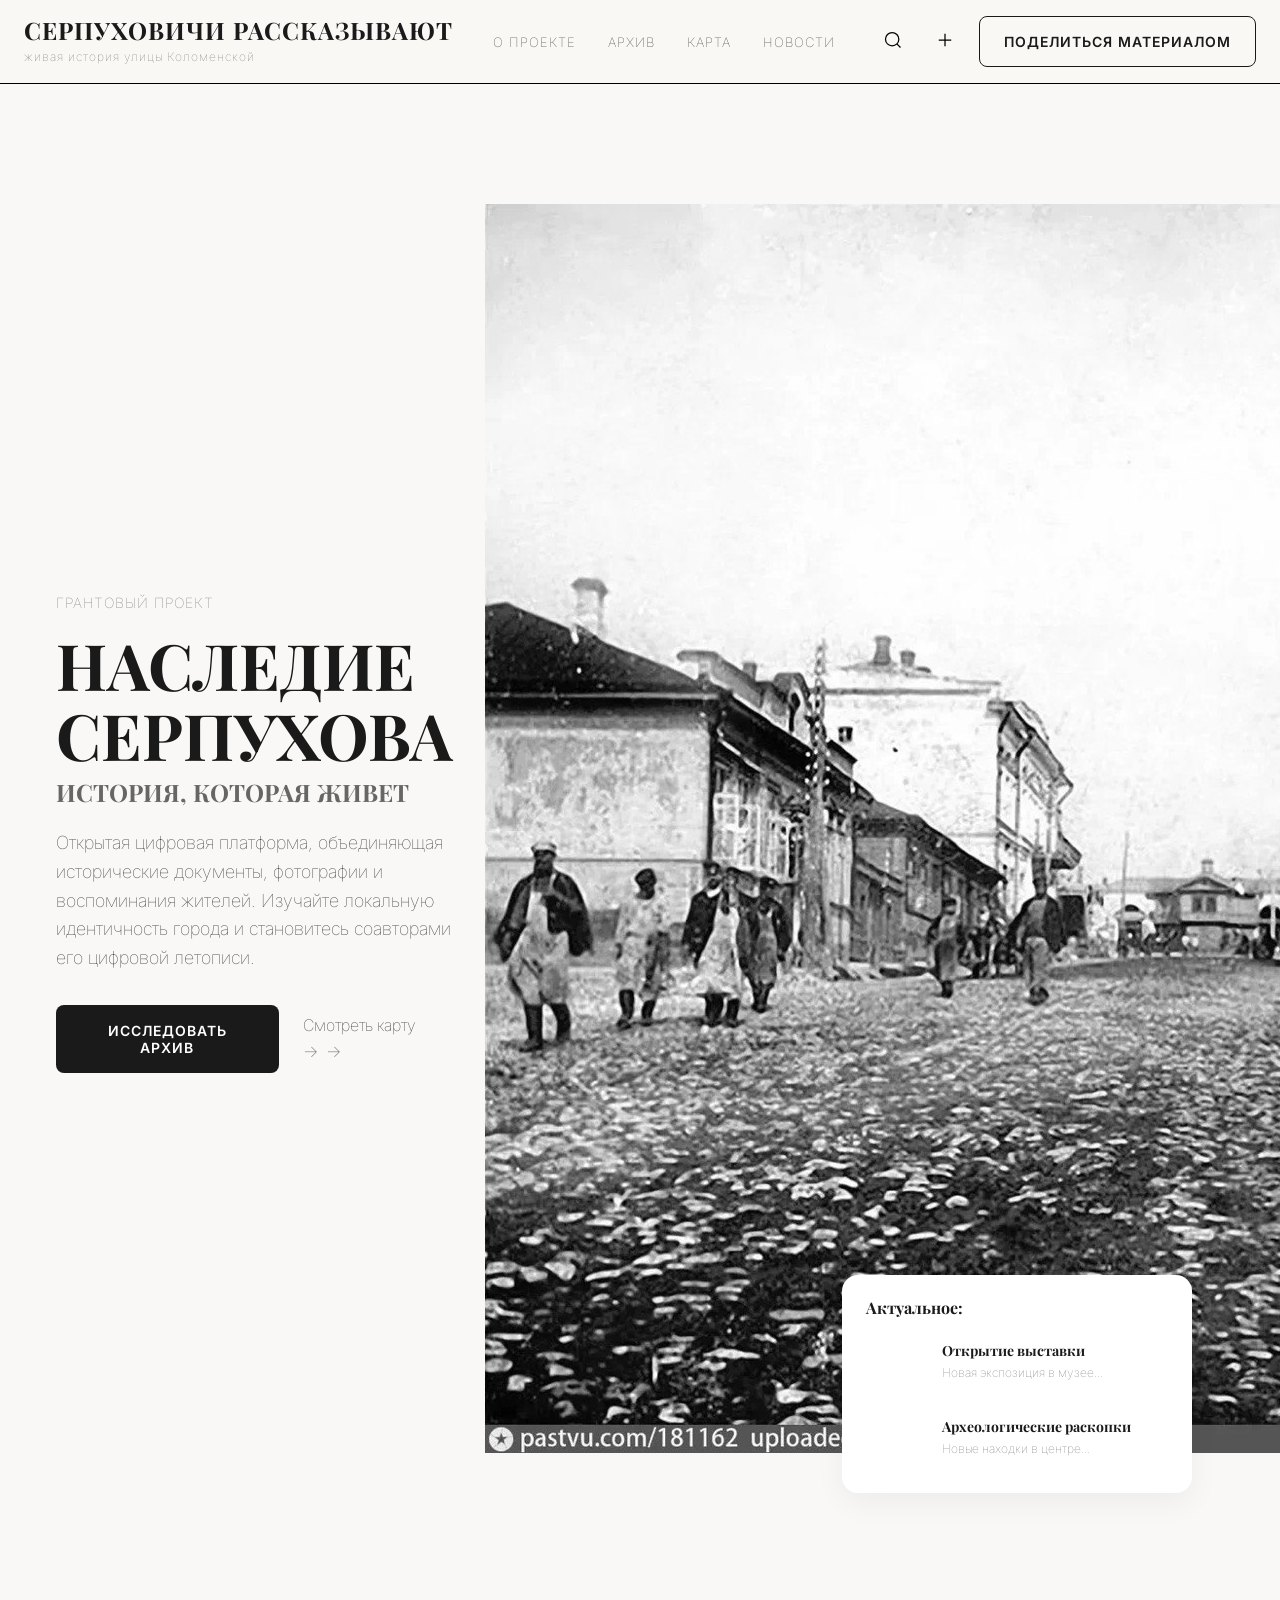
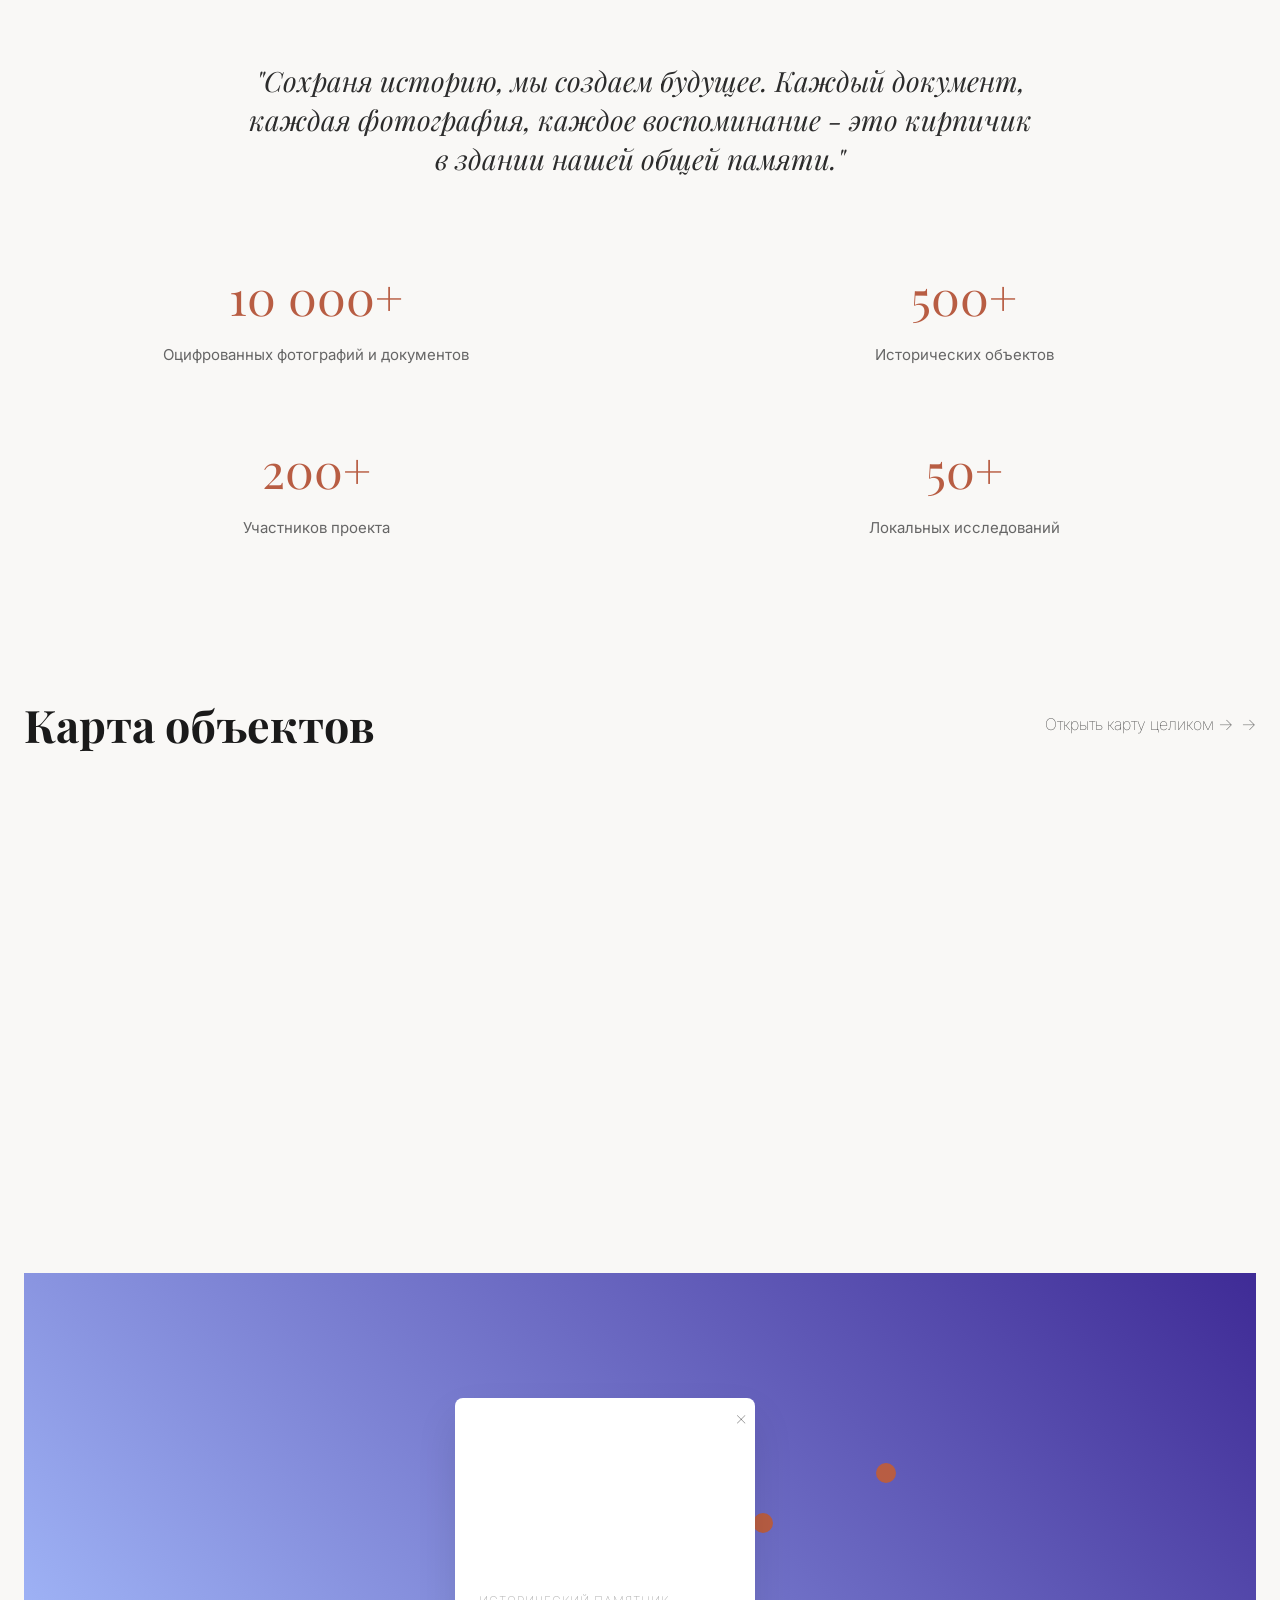
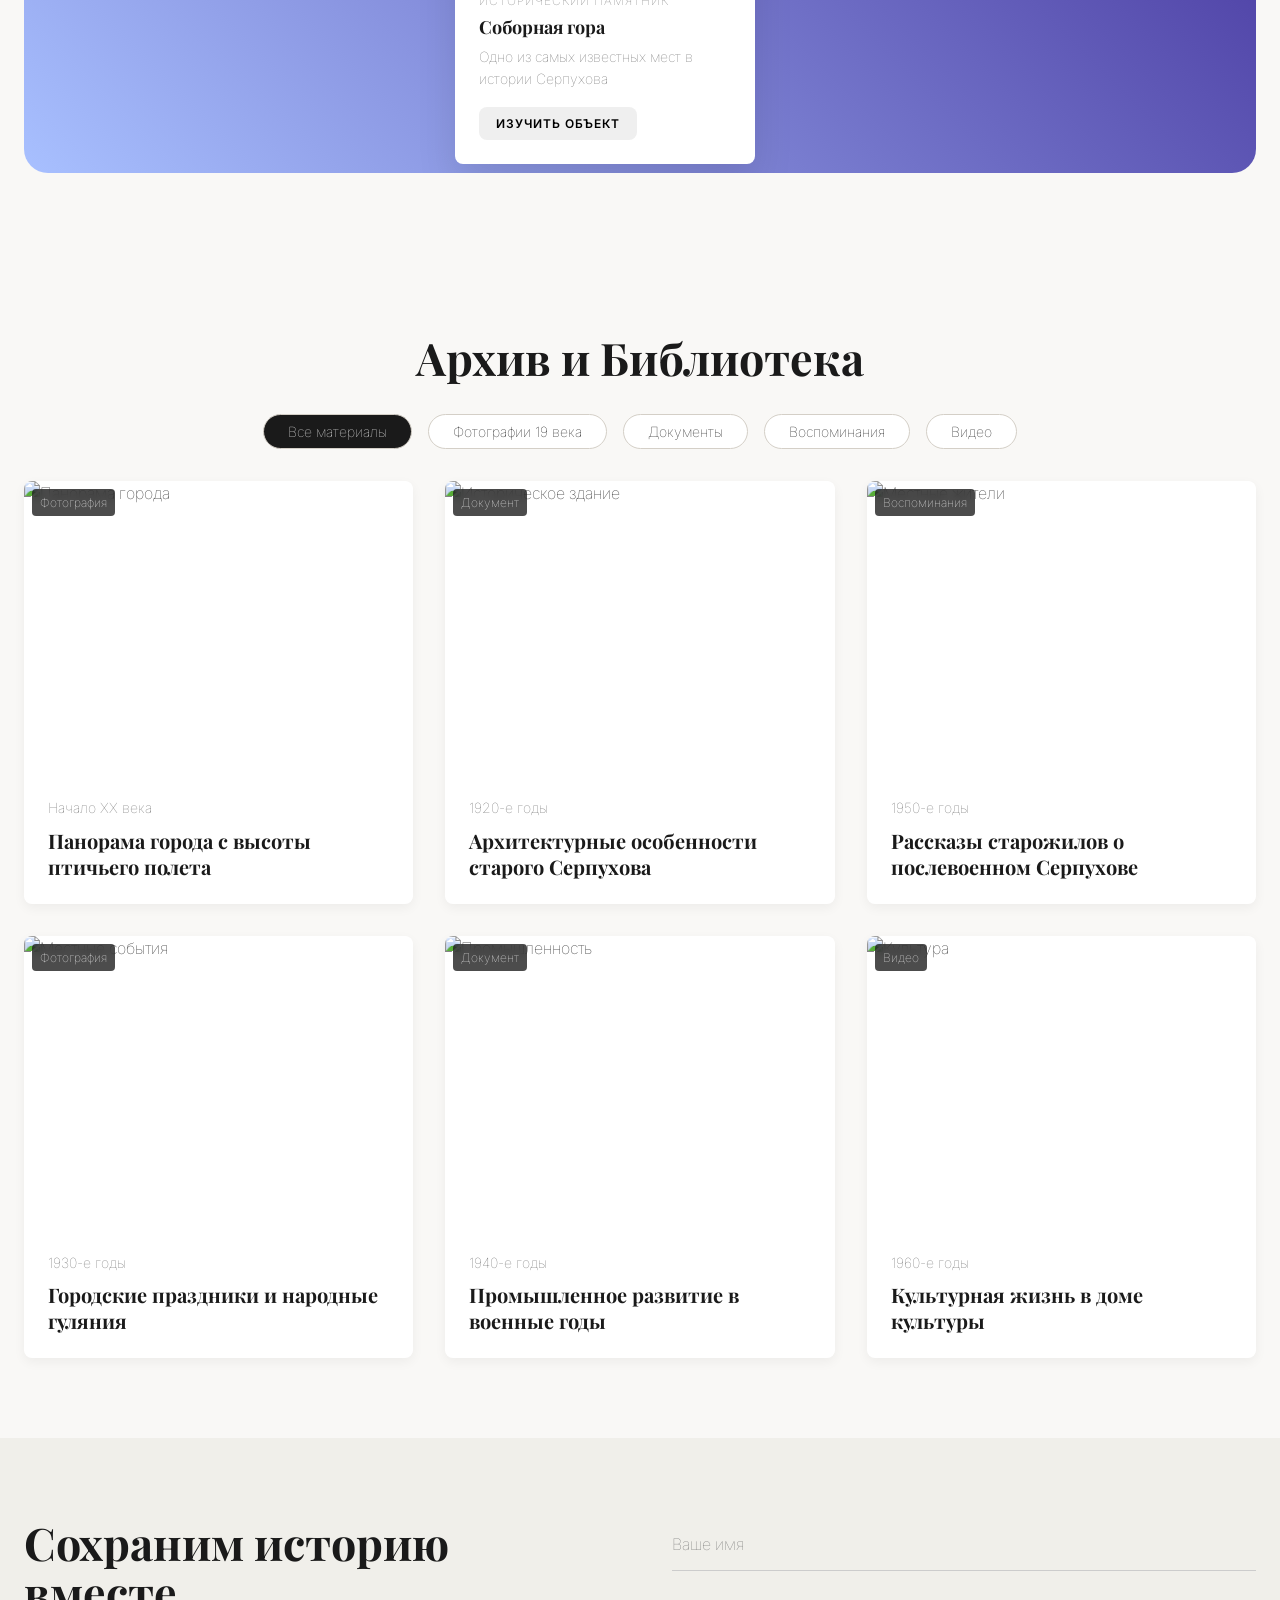
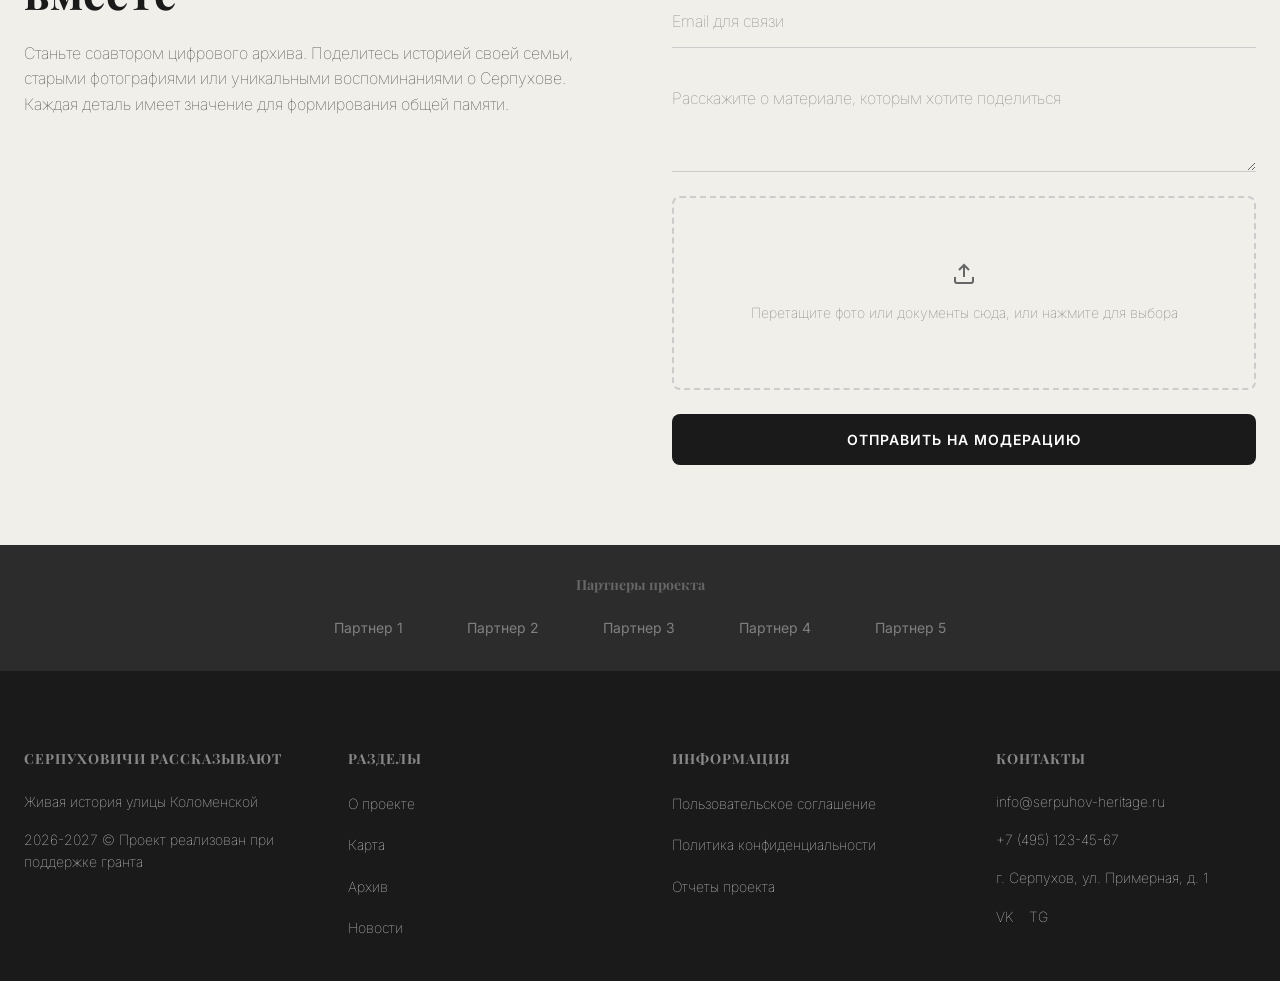
==== commit 86c2c9e8: "feat: bring site to production readiness with Yandex Maps and polished UI - Integrate Yandex Maps AP" ====
--- a/index.html
+++ b/index.html
@@ -6,6 +6,7 @@
     <title>Серпуховичи рассказывают: живая история улицы Коломенской</title>
     <link rel="stylesheet" href="styles.css">
     <link href="https://fonts.googleapis.com/css2?family=Playfair+Display:wght@400;700&family=Inter:wght@400;500;600&display=swap" rel="stylesheet">
+    <script src="https://api-maps.yandex.ru/2.1/?apikey=c18dae1d-c4d3-4e89-9e8c-55dcbfebc023&lang=ru_RU" type="text/javascript"></script>
 </head>
 <body>
     <header class="header">
@@ -121,8 +122,9 @@
                 </div>
                 
                 <div class="map-container">
+                    <div id="yandex-map" style="width: 100%; height: 500px;"></div>
                     <div class="map-placeholder">
-                        <!-- Стилизованная карта -->
+                        <!-- Стилизованная карта (запасная) -->
                         <div class="map-pin pin-1 pulse-animation"></div>
                         <div class="map-pin pin-2 pulse-animation"></div>
                         <div class="map-pin pin-3 pulse-animation"></div>
@@ -280,7 +282,7 @@
                     <div class="footer-column">
                         <h4 class="logo__name">СЕРПУХОВИЧИ РАССКАЗЫВАЮТ</h4>
                         <p>Живая история улицы Коломенской</p>
-                        <p class="copyright">2024 © Проект реализован при поддержке гранта</p>
+                        <p class="copyright">2026-2027 © Проект реализован при поддержке гранта</p>
                     </div>
                     
                     <div class="footer-column">
@@ -316,5 +318,6 @@
             </div>
         </div>
     </footer>
+<script src="script.js"></script>
 </body>
 </html>
--- a/styles.css
+++ b/styles.css
@@ -815,6 +815,145 @@
   outline-offset: 2px;
 }
 
+/* Modal Styles */
+.image-modal {
+  position: fixed;
+  top: 0;
+  left: 0;
+  width: 100%;
+  height: 100%;
+  z-index: 1000;
+  display: flex;
+  align-items: center;
+  justify-content: center;
+  opacity: 0;
+  visibility: hidden;
+  transition: all var(--transition-smooth);
+}
+
+.image-modal.active {
+  opacity: 1;
+  visibility: visible;
+}
+
+.modal-overlay {
+  position: absolute;
+  top: 0;
+  left: 0;
+  width: 100%;
+  height: 100%;
+  background: rgba(0, 0, 0, 0.8);
+  backdrop-filter: blur(5px);
+}
+
+.modal-content {
+  position: relative;
+  z-index: 1001;
+  max-width: 90%;
+  max-height: 90%;
+  display: flex;
+  flex-direction: column;
+  align-items: center;
+}
+
+.modal-content img {
+  max-width: 100%;
+  max-height: 90vh;
+  object-fit: contain;
+  border-radius: var(--radius-md);
+  box-shadow: 0 10px 30px rgba(0,0,0,0.5);
+  transform: scale(0.95);
+  transition: transform var(--transition-smooth);
+}
+
+.image-modal.active .modal-content img {
+  transform: scale(1);
+}
+
+.modal-close {
+  position: absolute;
+  top: -40px;
+  right: -40px;
+  background: none;
+  border: none;
+  color: white;
+  font-size: 40px;
+  cursor: pointer;
+  line-height: 1;
+  transition: var(--transition-hover);
+}
+
+.modal-close:hover {
+  color: var(--accent-terracotta);
+  transform: rotate(90deg);
+}
+
+@media (max-width: 768px) {
+    .modal-close {
+        top: -35px;
+        right: 0px;
+    }
+}
+
+/* Animations */
+@keyframes fadeIn {
+  from {
+    opacity: 0;
+    transform: translateY(20px);
+  }
+  to {
+    opacity: 1;
+    transform: translateY(0);
+  }
+}
+
+.hero__content, .archive-card, .news-card {
+  animation: fadeIn 0.8s cubic-bezier(0.4, 0, 0.2, 1) forwards;
+}
+
+/* Mobile Menu Button */
+.mobile-menu-btn {
+  display: none;
+  background: none;
+  border: none;
+  color: var(--text-primary);
+  cursor: pointer;
+  padding: var(--spacing-sm);
+  z-index: 101;
+}
+
+/* Better responsive navbar */
+@media (max-width: 768px) {
+  .mobile-menu-btn {
+    display: block;
+  }
+
+  .header__nav {
+    position: fixed;
+    top: 70px;
+    left: 0;
+    width: 100%;
+    background: var(--bg-white);
+    padding: var(--spacing-lg);
+    box-shadow: 0 10px 20px var(--shadow-medium);
+    transform: translateY(-150%);
+    opacity: 0;
+    transition: all var(--transition-smooth);
+    z-index: 99;
+  }
+
+  .header__nav.active {
+    transform: translateY(0);
+    opacity: 1;
+  }
+
+  .header__nav .nav__list {
+    flex-direction: column;
+    align-items: center;
+    gap: var(--spacing-md);
+  }
+}
+
 /* Additional styles for other pages */
 .about-grid {
   display: grid;
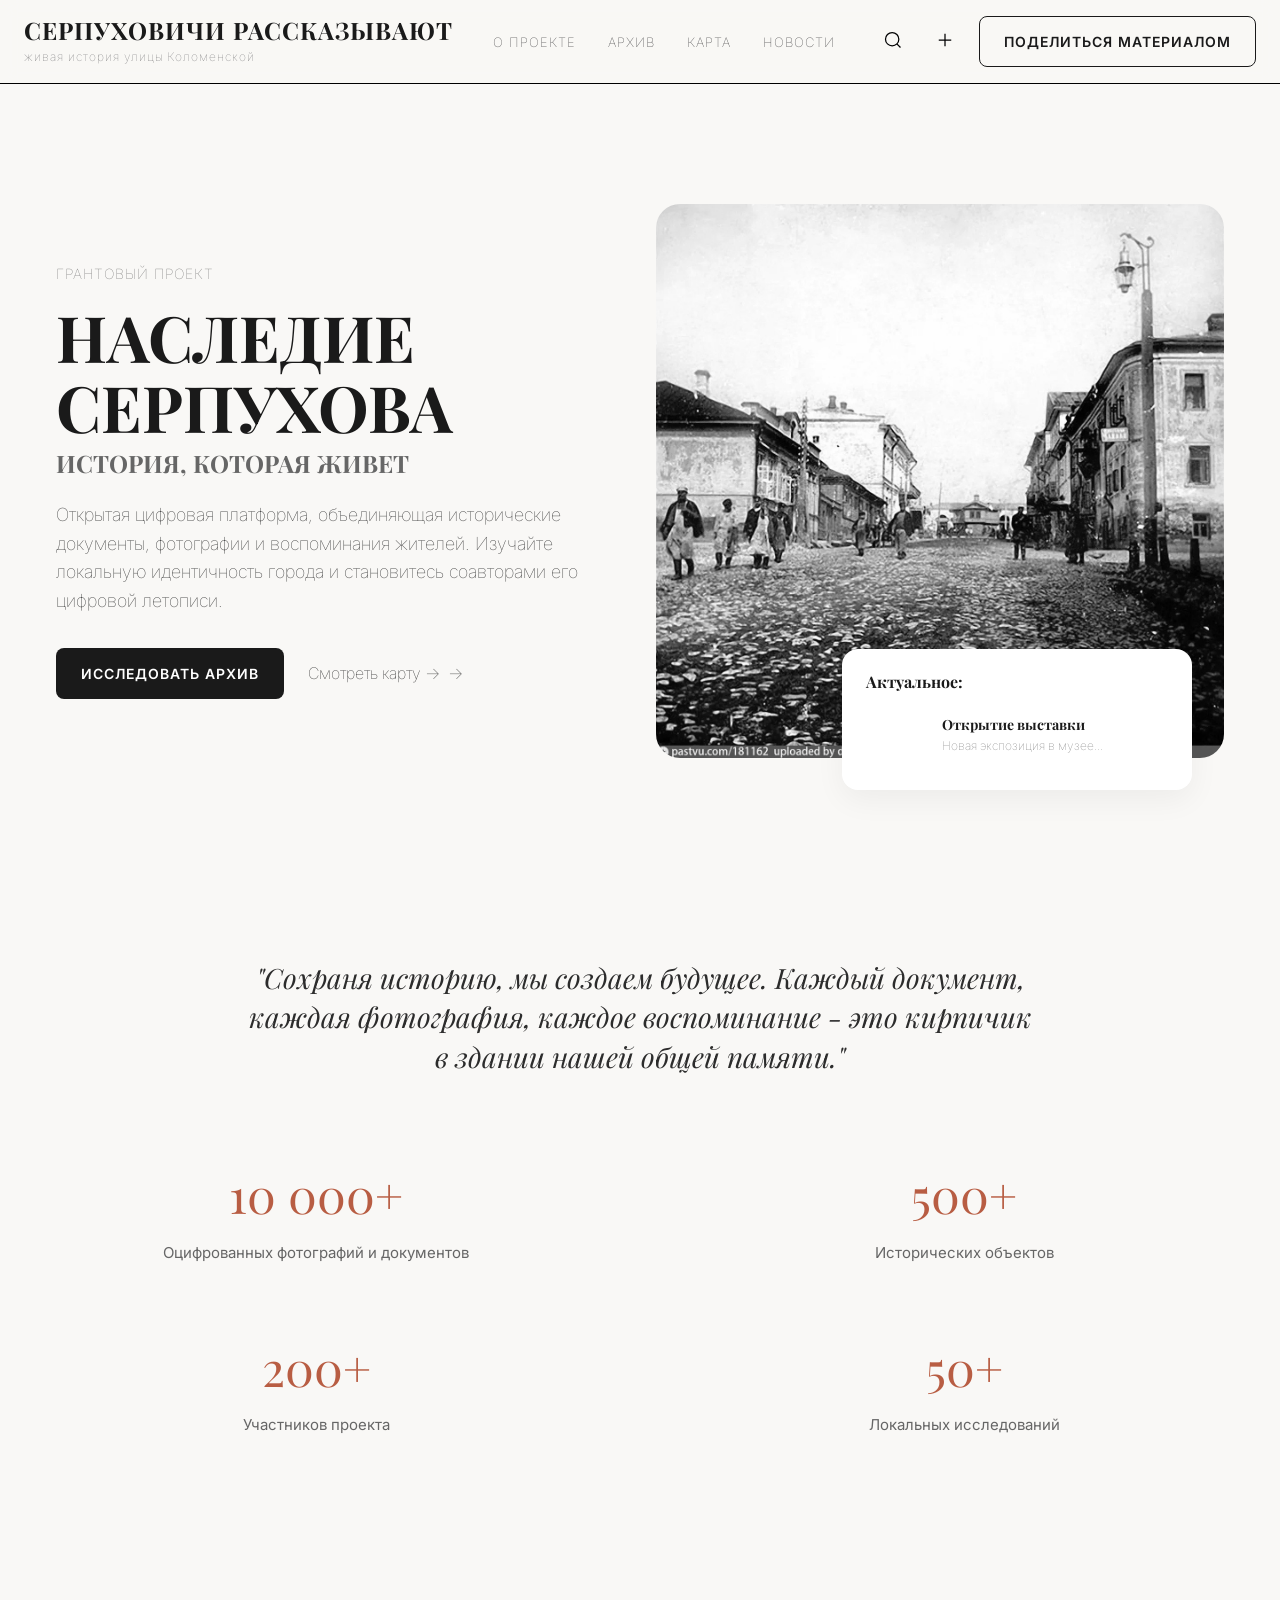
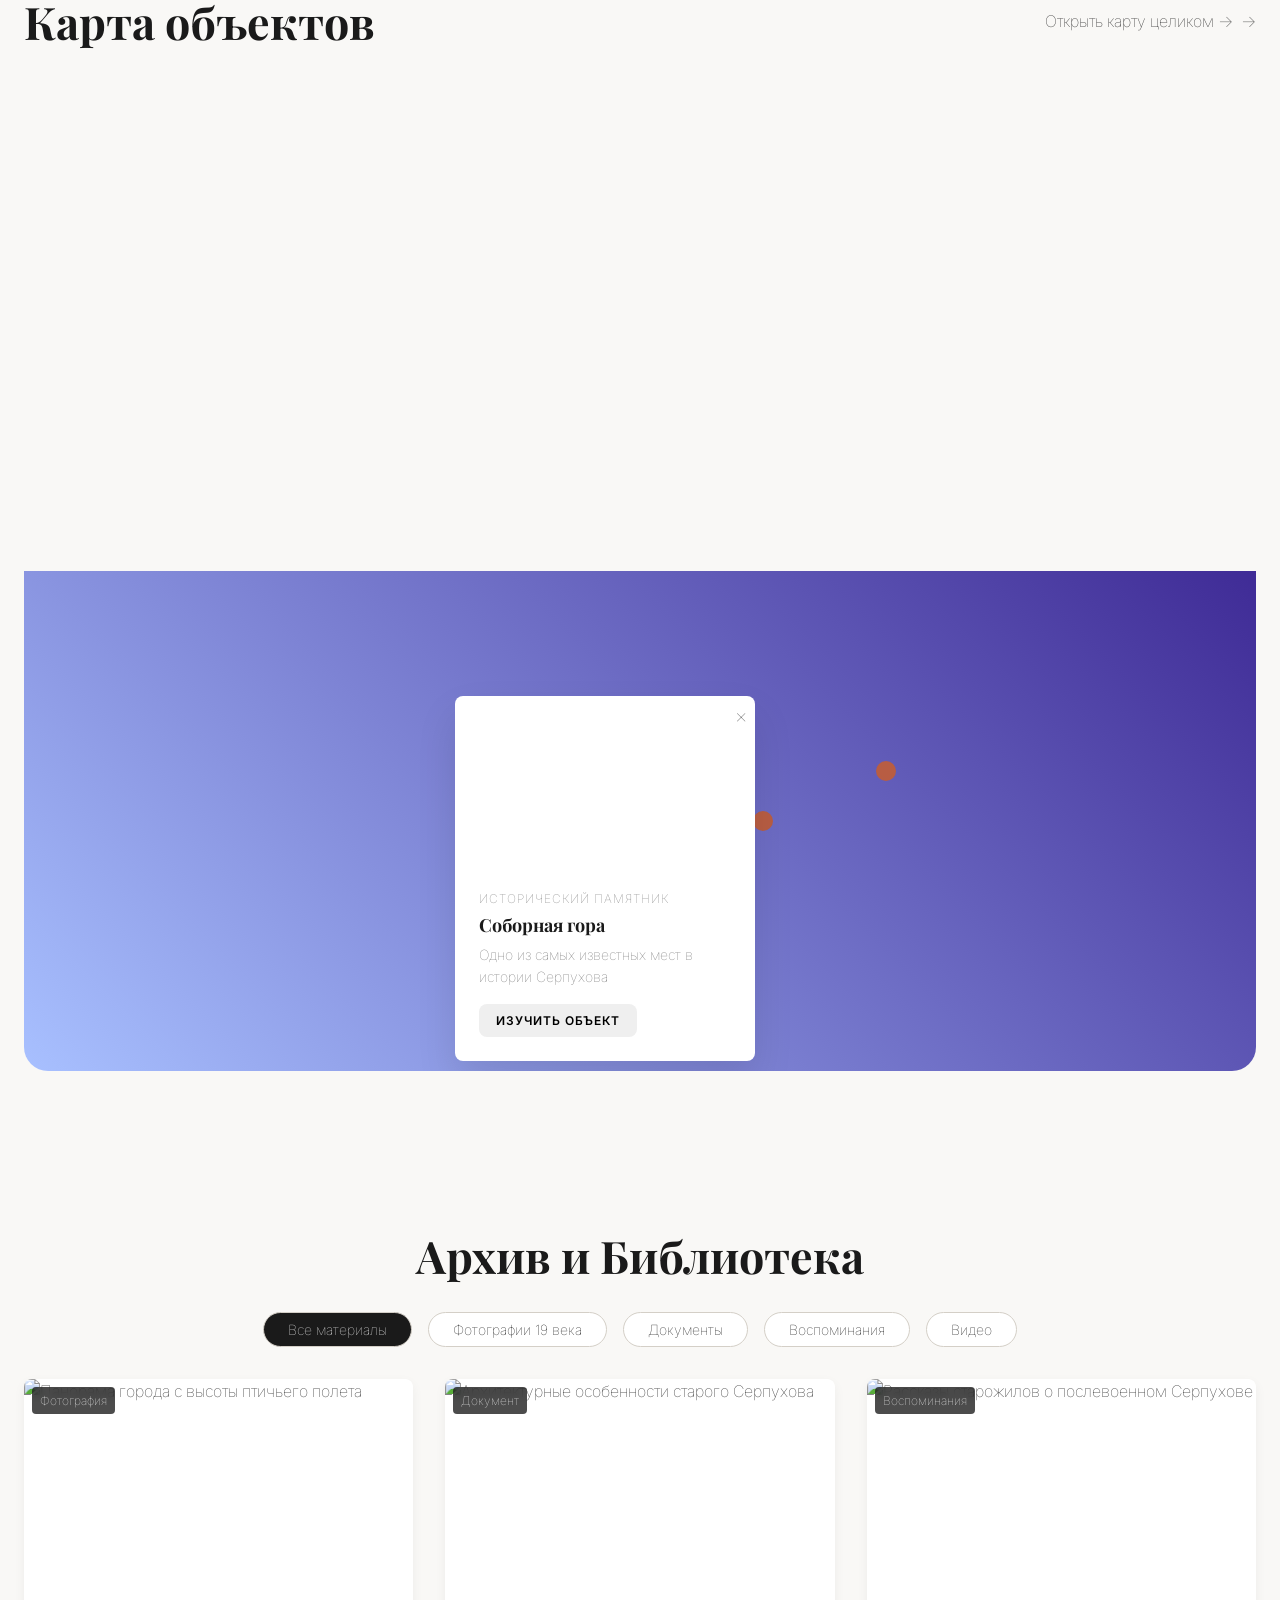
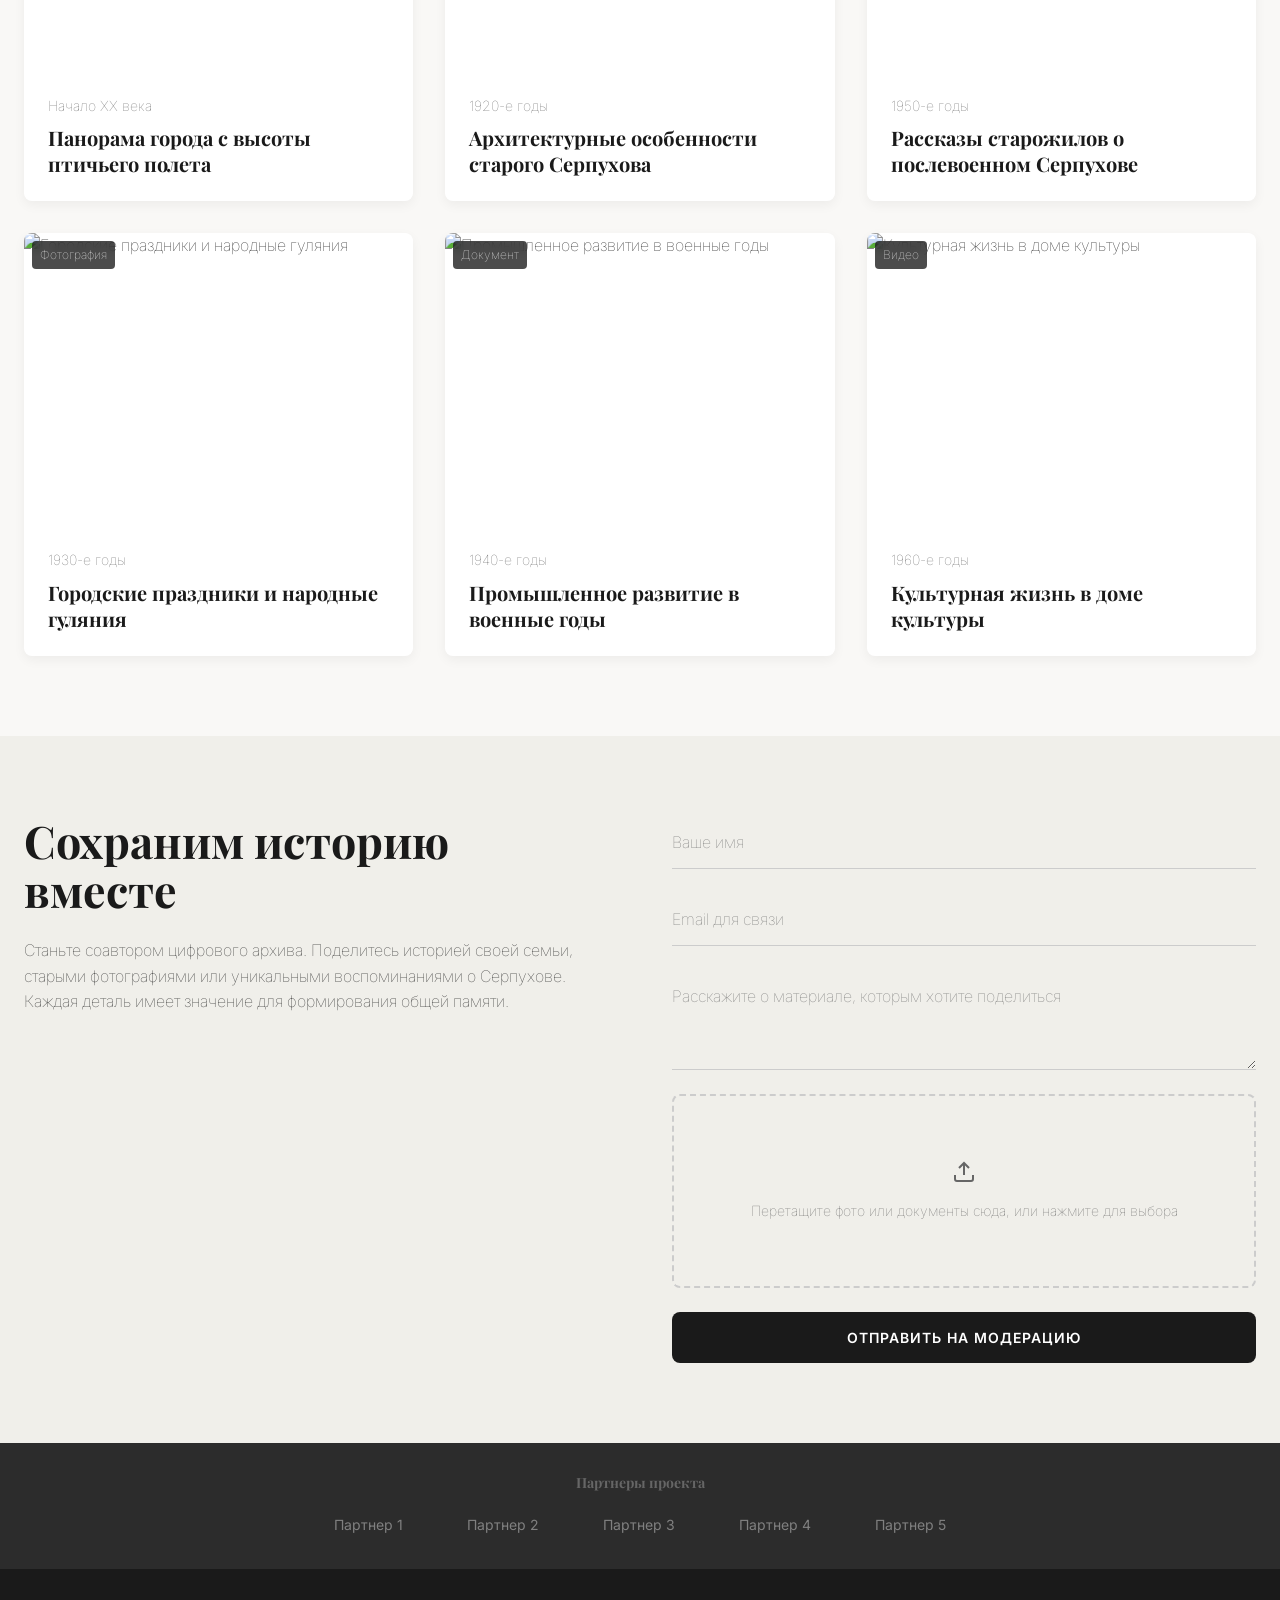
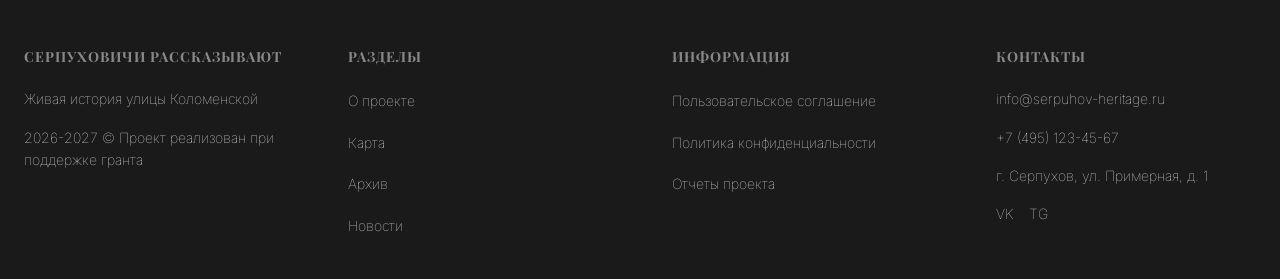
==== commit 062e8f77: "Refactor JS into classes, implement mock data, map interactions, a11y, and UI polish Co-authored-by:" ====
--- a/index.html
+++ b/index.html
@@ -60,7 +60,7 @@
                         </div>
                     </div>
                     <div class="hero__image">
-                        <img src="images/image.png" alt="Улица Коломенская">
+                        <img src="images/image.png" alt="Улица Коломенская" loading="lazy">
                     </div>
                 
                 <div class="news-ticker">
@@ -160,7 +160,7 @@
                 <div class="archive-grid">
                     <a href="#" class="archive-card">
                         <div class="card-image">
-                            <img src="https://images.unsplash.com/photo-1547448415-e9f5b28e570d?w=400&q=80" alt="Панорама города">
+                            <img src="https://images.unsplash.com/photo-1547448415-e9f5b28e570d?w=400&q=80" alt="Панорама города" loading="lazy">
                             <span class="card-tag">Фотография</span>
                         </div>
                         <div class="card-text">
@@ -171,7 +171,7 @@
                     
                     <a href="#" class="archive-card">
                         <div class="card-image">
-                            <img src="https://images.unsplash.com/photo-1547448415-e9f5b28e570d?w=400&q=80" alt="Историческое здание">
+                            <img src="https://images.unsplash.com/photo-1547448415-e9f5b28e570d?w=400&q=80" alt="Историческое здание" loading="lazy">
                             <span class="card-tag">Документ</span>
                         </div>
                         <div class="card-text">
@@ -182,7 +182,7 @@
                     
                     <a href="#" class="archive-card">
                         <div class="card-image">
-                            <img src="https://images.unsplash.com/photo-1547448415-e9f5b28e570d?w=400&q=80" alt="Местные жители">
+                            <img src="https://images.unsplash.com/photo-1547448415-e9f5b28e570d?w=400&q=80" alt="Местные жители" loading="lazy">
                             <span class="card-tag">Воспоминания</span>
                         </div>
                         <div class="card-text">
@@ -193,7 +193,7 @@
                     
                     <a href="#" class="archive-card">
                         <div class="card-image">
-                            <img src="https://images.unsplash.com/photo-1547448415-e9f5b28e570d?w=400&q=80" alt="Местные события">
+                            <img src="https://images.unsplash.com/photo-1547448415-e9f5b28e570d?w=400&q=80" alt="Местные события" loading="lazy">
                             <span class="card-tag">Фотография</span>
                         </div>
                         <div class="card-text">
@@ -204,7 +204,7 @@
                     
                     <a href="#" class="archive-card">
                         <div class="card-image">
-                            <img src="https://images.unsplash.com/photo-1547448415-e9f5b28e570d?w=400&q=80" alt="Промышленность">
+                            <img src="https://images.unsplash.com/photo-1547448415-e9f5b28e570d?w=400&q=80" alt="Промышленность" loading="lazy">
                             <span class="card-tag">Документ</span>
                         </div>
                         <div class="card-text">
@@ -215,7 +215,7 @@
                     
                     <a href="#" class="archive-card">
                         <div class="card-image">
-                            <img src="https://images.unsplash.com/photo-1547448415-e9f5b28e570d?w=400&q=80" alt="Культура">
+                            <img src="https://images.unsplash.com/photo-1547448415-e9f5b28e570d?w=400&q=80" alt="Культура" loading="lazy">
                             <span class="card-tag">Видео</span>
                         </div>
                         <div class="card-text">
@@ -262,6 +262,52 @@
         </section>
     </main>
 
+    <!-- Modal Search -->
+    <div id="search-modal" class="search-modal">
+        <div class="search-modal__content">
+            <button class="search-modal__close" aria-label="Закрыть поиск">&times;</button>
+            <div class="search-modal__input-wrapper">
+                <input type="text" id="global-search-input" placeholder="Поиск по архиву, новостям и карте..." autofocus>
+                <svg width="24" height="24" viewBox="0 0 24 24" fill="none" stroke="currentColor" stroke-width="2">
+                    <circle cx="11" cy="11" r="8"></circle>
+                    <line x1="21" y1="21" x2="16.65" y2="16.65"></line>
+                </svg>
+            </div>
+            <div id="search-modal-results" class="search-modal__results">
+                <!-- Results will be injected here -->
+            </div>
+        </div>
+    </div>
+
+    <!-- Modal Share Form -->
+    <div id="share-modal" class="search-modal share-modal">
+        <div class="search-modal__content share-modal__content" style="background: white; border-radius: 8px; padding: 24px; position: relative;">
+            <button class="search-modal__close share-modal__close" aria-label="Закрыть" style="top: 10px; right: 10px;">&times;</button>
+            <div class="participation-text" style="margin-bottom: 24px; text-align: center;">
+                <h2>Поделиться материалом</h2>
+                <p style="font-size: 14px; color: #666;">Станьте соавтором цифрового архива. Заполните форму ниже.</p>
+            </div>
+            <div class="participation-form">
+                <form class="form">
+                    <input type="text" placeholder="Ваше имя" class="form-input">
+                    <input type="email" placeholder="Email для связи" class="form-input">
+                    <textarea placeholder="Расскажите о материале" class="form-textarea" style="min-height: 80px;"></textarea>
+
+                    <div class="upload-area" style="padding: 16px;">
+                        <svg width="24" height="24" viewBox="0 0 24 24" fill="none" stroke="currentColor" stroke-width="2">
+                            <path d="M21 15v4a2 2 0 0 1-2 2H5a2 2 0 0 1-2-2v-4"></path>
+                            <polyline points="17 8 12 3 7 8"></polyline>
+                            <line x1="12" y1="3" x2="12" y2="15"></line>
+                        </svg>
+                        <p style="font-size: 12px;">Нажмите или перетащите файлы сюда</p>
+                    </div>
+
+                    <button type="submit" class="btn btn--primary btn--full" style="margin-top: 16px;">Отправить на модерацию</button>
+                </form>
+            </div>
+        </div>
+    </div>
+
     <footer class="footer">
         <div class="partners">
             <div class="container">
--- a/styles.css
+++ b/styles.css
@@ -40,6 +40,64 @@
   --transition-fast: 0.2s ease;
   --transition-smooth: 0.4s cubic-bezier(0.4, 0, 0.2, 1);
   --transition-hover: 0.3s ease;
+
+  /* Z-Index */
+  --z-negative: -1;
+  --z-normal: 1;
+  --z-dropdown: 50;
+  --z-header: 100;
+  --z-overlay: 900;
+  --z-modal: 1000;
+  --z-tooltip: 1100;
+}
+
+/* Accessibility Mode Styles */
+.a11y-mode {
+  --bg-primary: #FFFFFF;
+  --bg-secondary: #FFFFFF;
+  --bg-tertiary: #FFFFFF;
+  --bg-white: #FFFFFF;
+  --text-primary: #000000;
+  --text-secondary: #000000;
+  --text-muted: #000000;
+  --accent-terracotta: #000000;
+  --accent-emerald: #000000;
+  --border-light: #000000;
+
+  --font-serif: system-ui, -apple-system, "Segoe UI", Roboto, Helvetica, Arial, sans-serif;
+  --font-sans: system-ui, -apple-system, "Segoe UI", Roboto, Helvetica, Arial, sans-serif;
+
+  font-size: 120%;
+}
+
+.a11y-mode * {
+  border-color: #000000 !important;
+  box-shadow: none !important;
+}
+
+.a11y-mode a, .a11y-mode button, .a11y-mode input, .a11y-mode textarea, .a11y-mode select {
+  border: 2px solid #000000 !important;
+  color: #000000 !important;
+  background-color: #FFFF00 !important;
+}
+
+.a11y-mode .btn, .a11y-mode .btn-link {
+  font-size: 1.2rem;
+  font-weight: bold;
+}
+
+.a11y-mode img, .a11y-mode svg {
+  filter: contrast(1.5) grayscale(100%);
+}
+
+.a11y-mode .hero__image-placeholder, .a11y-mode .map-placeholder {
+  background: #EAEAEA !important;
+  border: 2px solid #000000;
+}
+
+.a11y-mode *:focus, .a11y-mode *:focus-visible {
+  outline: 4px solid #FF0000 !important;
+  outline-offset: 4px !important;
 }
 
 /* Reset and Base Styles */
@@ -97,8 +155,18 @@
   background: rgba(249, 248, 246, 0.9);
   backdrop-filter: blur(8px);
   border-bottom: 1px solid rgba(0, 0, 0.08);
-  z-index: 100;
+  z-index: var(--z-header);
   padding: var(--spacing-md) 0;
+  transition: transform var(--transition-smooth), background-color var(--transition-smooth);
+}
+
+.header.header--hidden {
+  transform: translateY(-100%);
+}
+
+.header.header--scrolled {
+  background: rgba(249, 248, 246, 0.98);
+  box-shadow: 0 4px 20px var(--shadow-light);
 }
 
 .header .container {
@@ -285,6 +353,20 @@
   transform: translateX(4px);
 }
 
+.hero__image {
+  width: 100%;
+  position: relative;
+}
+
+.hero__image img {
+  width: 100%;
+  height: auto;
+  max-height: 600px;
+  object-fit: cover;
+  border-radius: var(--radius-xl);
+  display: block;
+}
+
 .hero__image-placeholder {
   width: 100%;
   height: 400px;
@@ -522,7 +604,7 @@
 }
 
 /* Archive */
-.archive {
+.archive, .archive-grid-section, .news-grid-section {
   padding: var(--spacing-section) 0;
 }
 
@@ -561,6 +643,7 @@
   grid-template-columns: repeat(auto-fill, minmax(320px, 1fr));
   gap: var(--spacing-xl);
   margin-top: var(--spacing-xl);
+  min-height: 400px;
 }
 
 .archive-card {
@@ -815,6 +898,192 @@
   outline-offset: 2px;
 }
 
+/* Skeletons */
+.skeleton {
+  background: var(--bg-white);
+  border-radius: var(--radius-md);
+  overflow: hidden;
+  box-shadow: 0 4px 12px var(--shadow-light);
+  height: 100%;
+}
+
+.skeleton-image {
+  width: 100%;
+  aspect-ratio: 4/3;
+  background: linear-gradient(90deg, #f0f0f0 25%, #e0e0e0 50%, #f0f0f0 75%);
+  background-size: 200% 100%;
+  animation: skeleton-loading 1.5s infinite;
+}
+
+.news-card.skeleton .skeleton-image {
+  aspect-ratio: 16/9;
+}
+
+.skeleton-content {
+  padding: var(--spacing-lg);
+  display: flex;
+  flex-direction: column;
+  gap: var(--spacing-sm);
+}
+
+.skeleton-line {
+  height: 16px;
+  background: linear-gradient(90deg, #f0f0f0 25%, #e0e0e0 50%, #f0f0f0 75%);
+  background-size: 200% 100%;
+  border-radius: var(--radius-sm);
+  animation: skeleton-loading 1.5s infinite;
+}
+
+@keyframes skeleton-loading {
+  0% { background-position: 200% 0; }
+  100% { background-position: -200% 0; }
+}
+
+/* Search and Share Modals */
+.search-modal {
+  position: fixed;
+  top: 0;
+  left: 0;
+  width: 100%;
+  height: 100%;
+  background: rgba(255, 255, 255, 0.98);
+  z-index: var(--z-modal);
+  display: flex;
+  flex-direction: column;
+  align-items: center;
+  padding-top: 10vh;
+  opacity: 0;
+  visibility: hidden;
+  transition: all var(--transition-smooth);
+}
+
+.search-modal.active {
+  opacity: 1;
+  visibility: visible;
+}
+
+.search-modal__close {
+  position: absolute;
+  top: var(--spacing-xl);
+  right: var(--spacing-xl);
+  background: none;
+  border: none;
+  font-size: 40px;
+  cursor: pointer;
+  color: var(--text-primary);
+  transition: var(--transition-hover);
+  z-index: 2;
+}
+
+.search-modal__close:hover {
+  color: var(--accent-terracotta);
+  transform: rotate(90deg);
+}
+
+.search-modal__content {
+  width: 100%;
+  max-width: 800px;
+  padding: 0 var(--spacing-xl);
+}
+
+.search-modal__input-wrapper {
+  position: relative;
+  width: 100%;
+  margin-bottom: var(--spacing-xxxl);
+}
+
+.search-modal__input-wrapper input {
+  width: 100%;
+  font-family: var(--font-serif);
+  font-size: clamp(24px, 4vw, 40px);
+  padding: var(--spacing-md) 0;
+  padding-right: 50px;
+  border: none;
+  border-bottom: 2px solid var(--text-primary);
+  background: transparent;
+  outline: none;
+  color: var(--text-primary);
+}
+
+.search-modal__input-wrapper svg {
+  position: absolute;
+  right: 10px;
+  top: 50%;
+  transform: translateY(-50%);
+  color: var(--text-primary);
+}
+
+.search-modal__results {
+  max-height: 60vh;
+  overflow-y: auto;
+  padding-right: var(--spacing-sm);
+}
+
+.search-category {
+  margin-bottom: var(--spacing-xl);
+}
+
+.search-category h4 {
+  font-family: var(--font-sans);
+  text-transform: uppercase;
+  color: var(--text-muted);
+  font-size: 14px;
+  letter-spacing: 1px;
+  margin-bottom: var(--spacing-md);
+  border-bottom: 1px solid var(--border-light);
+  padding-bottom: var(--spacing-xs);
+}
+
+.search-category ul {
+  list-style: none;
+  padding: 0;
+  margin: 0;
+}
+
+.search-category li {
+  margin-bottom: var(--spacing-sm);
+  display: flex;
+  align-items: center;
+  justify-content: space-between;
+}
+
+.search-category a {
+  font-size: 18px;
+  color: var(--text-primary);
+  text-decoration: none;
+  transition: var(--transition-hover);
+}
+
+.search-category a:hover {
+  color: var(--accent-terracotta);
+}
+
+.tag-small {
+  font-size: 11px;
+  background: var(--bg-tertiary);
+  padding: 2px 6px;
+  border-radius: var(--radius-sm);
+  color: var(--text-muted);
+}
+
+.no-results {
+  text-align: center;
+  color: var(--text-muted);
+  font-size: 18px;
+  margin-top: var(--spacing-xxxl);
+}
+
+.share-modal {
+  background: rgba(0, 0, 0, 0.8);
+  justify-content: center;
+  padding-top: 0;
+}
+
+.share-modal__content {
+  box-shadow: 0 20px 40px var(--shadow-heavy);
+  max-width: 600px;
+}
+
 /* Modal Styles */
 .image-modal {
   position: fixed;
@@ -822,7 +1091,7 @@
   left: 0;
   width: 100%;
   height: 100%;
-  z-index: 1000;
+  z-index: var(--z-modal);
   display: flex;
   align-items: center;
   justify-content: center;
@@ -848,7 +1117,7 @@
 
 .modal-content {
   position: relative;
-  z-index: 1001;
+  z-index: calc(var(--z-modal) + 1);
   max-width: 90%;
   max-height: 90%;
   display: flex;
@@ -1101,7 +1370,7 @@
   display: flex;
   flex-direction: column;
   gap: var(--spacing-xs);
-  z-index: 100;
+  z-index: var(--z-header);
 }
 
 .map-zoom-btn {
@@ -1230,6 +1499,7 @@
   grid-template-columns: repeat(auto-fit, minmax(400px, 1fr));
   gap: var(--spacing-xxxl);
   margin-bottom: var(--spacing-xxxl);
+  min-height: 400px;
 }
 
 .news-card {
@@ -1452,6 +1722,10 @@
     gap: var(--spacing-md);
   }
 
+  .hero__image img {
+    max-height: 400px;
+  }
+
  .stats {
     grid-template-columns: 1fr;
     gap: var(--spacing-xl);
@@ -1562,3 +1836,9 @@
     min-width: 50px;
   }
 }
+
+@media (max-width: 480px) {
+  .hero__image img {
+    max-height: 250px;
+  }
+}
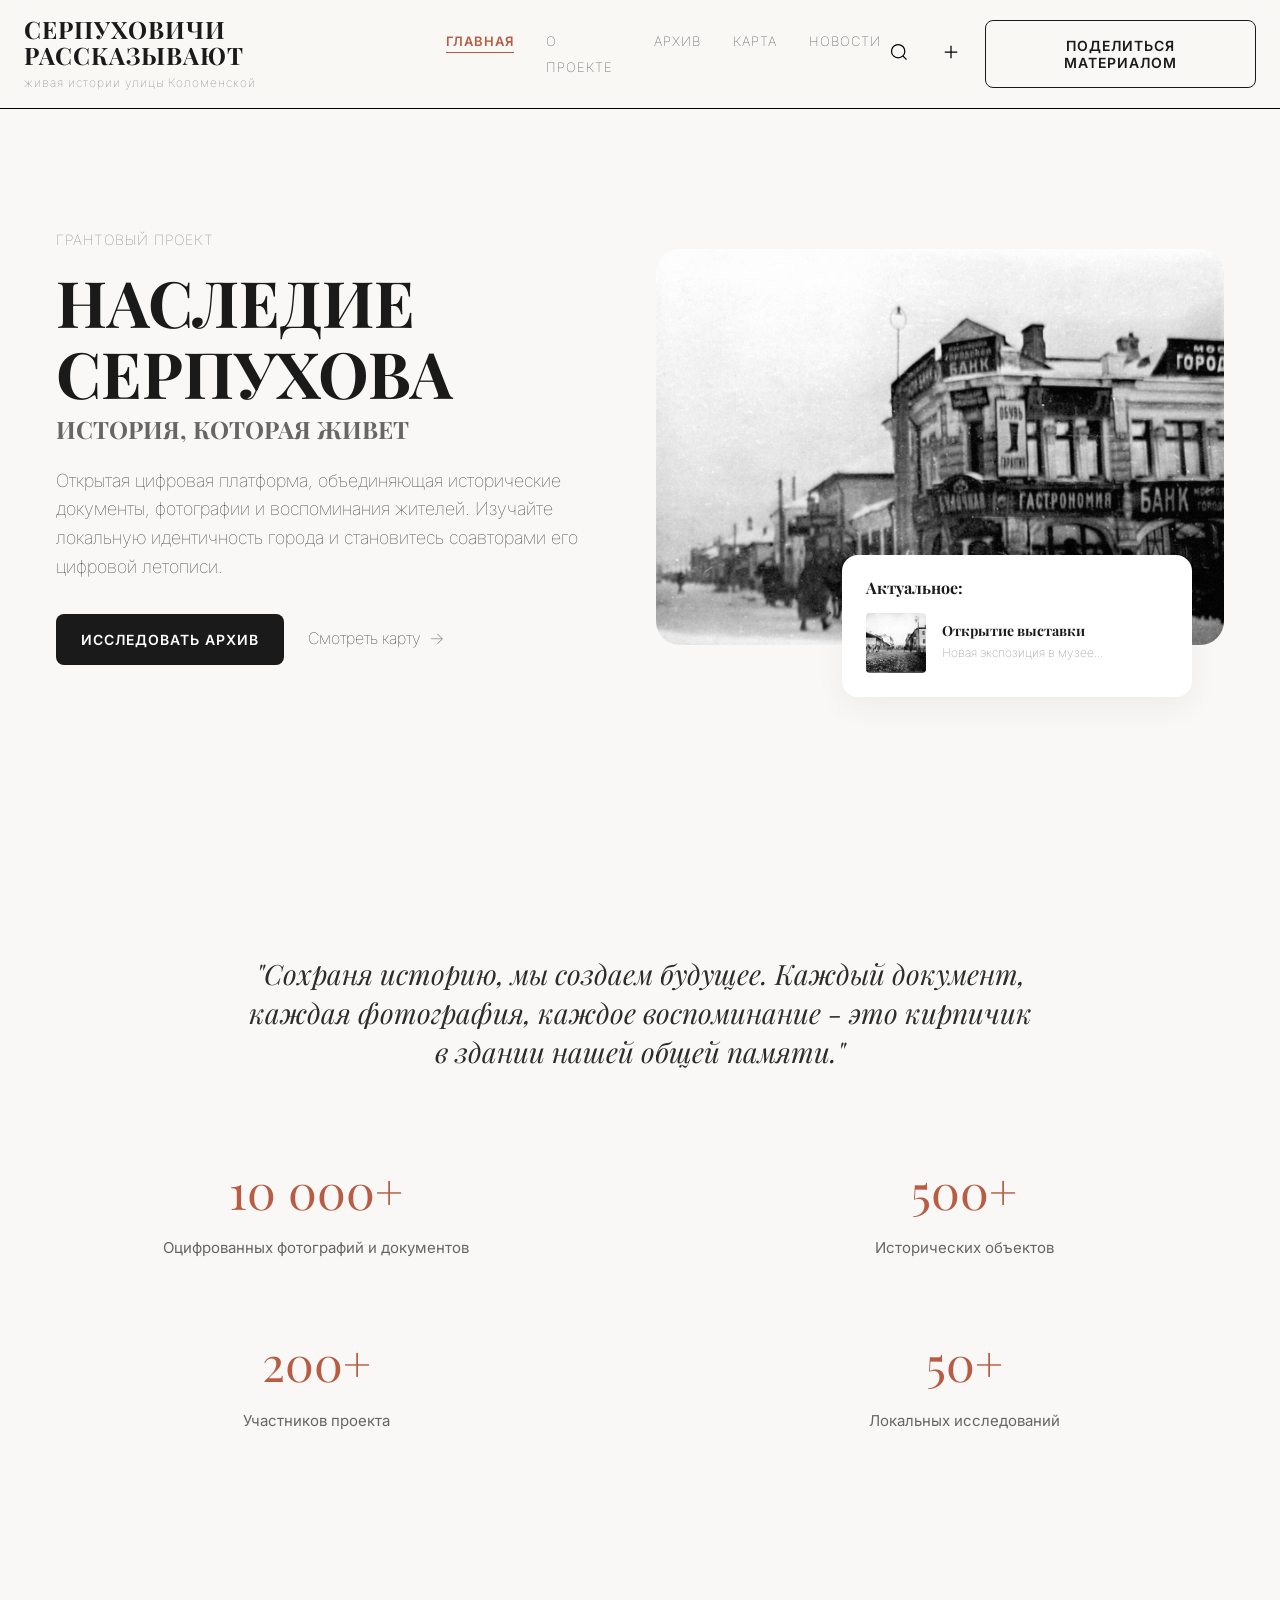
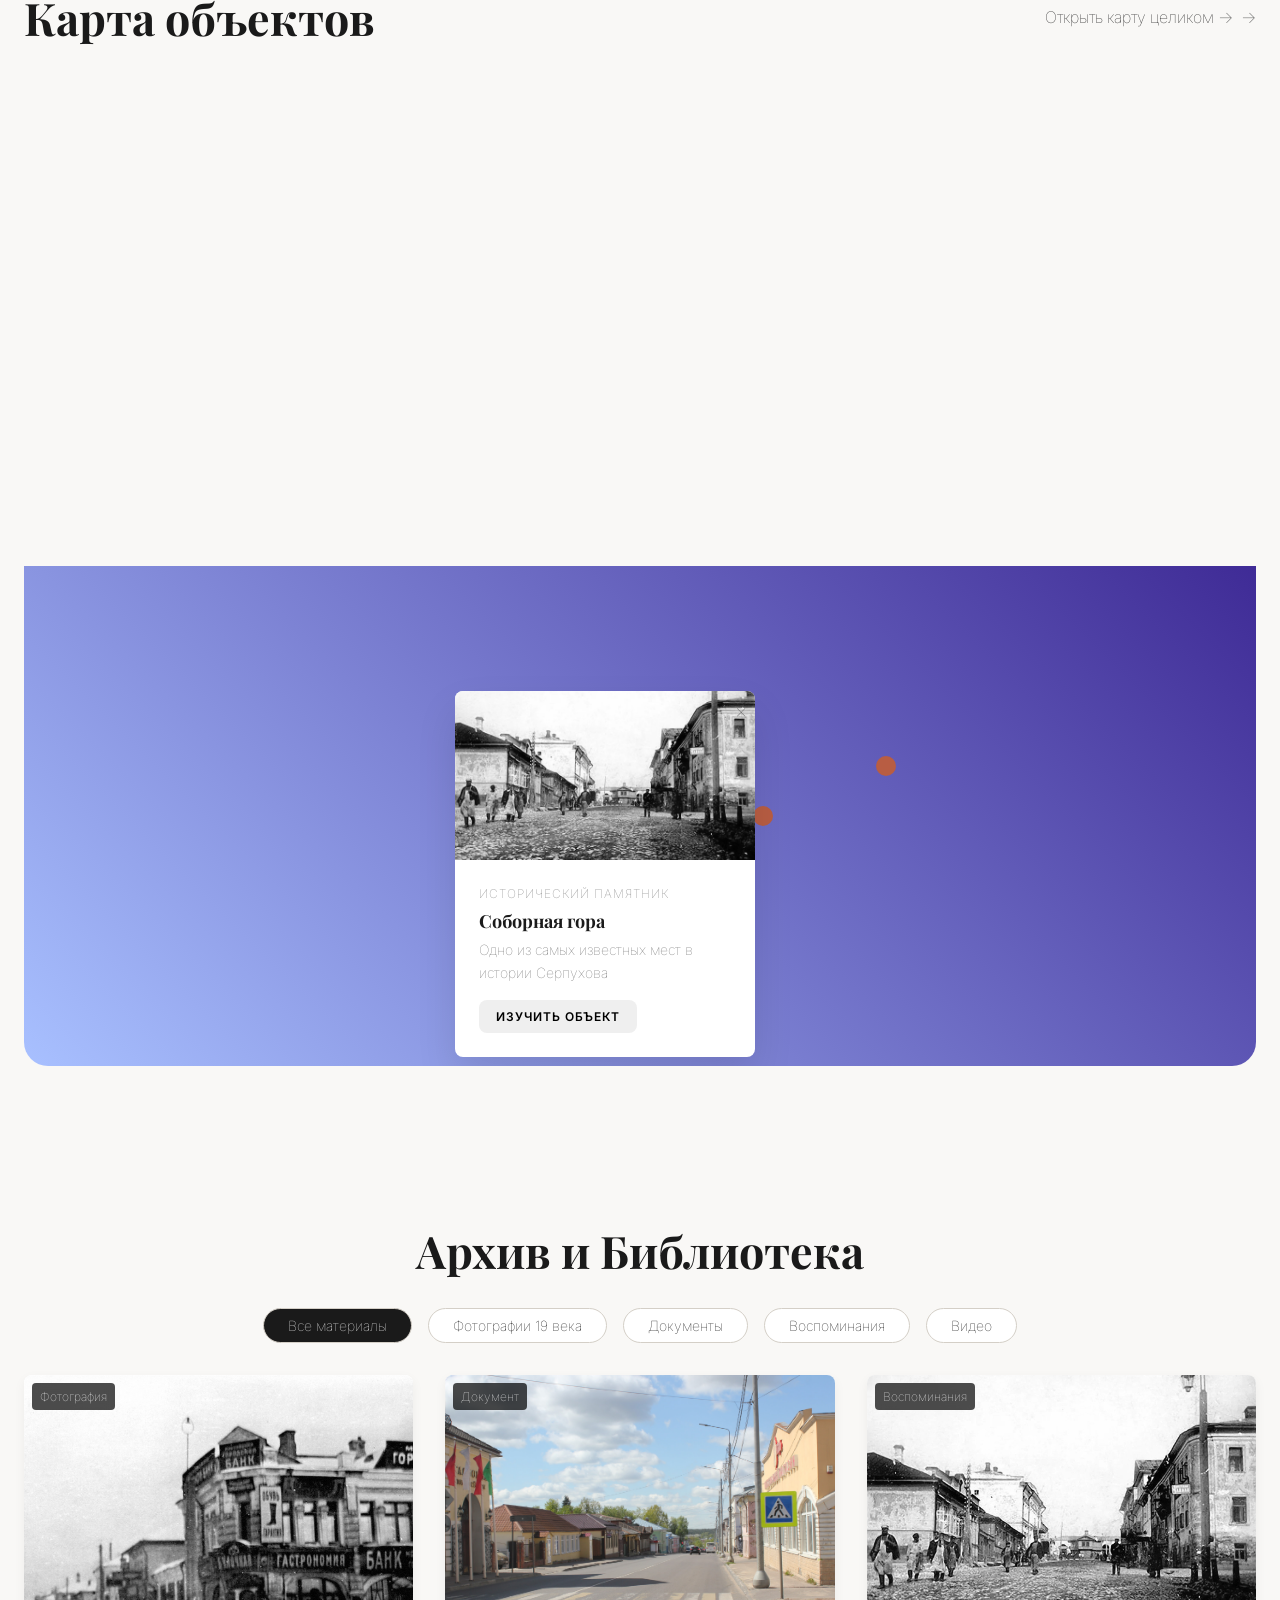
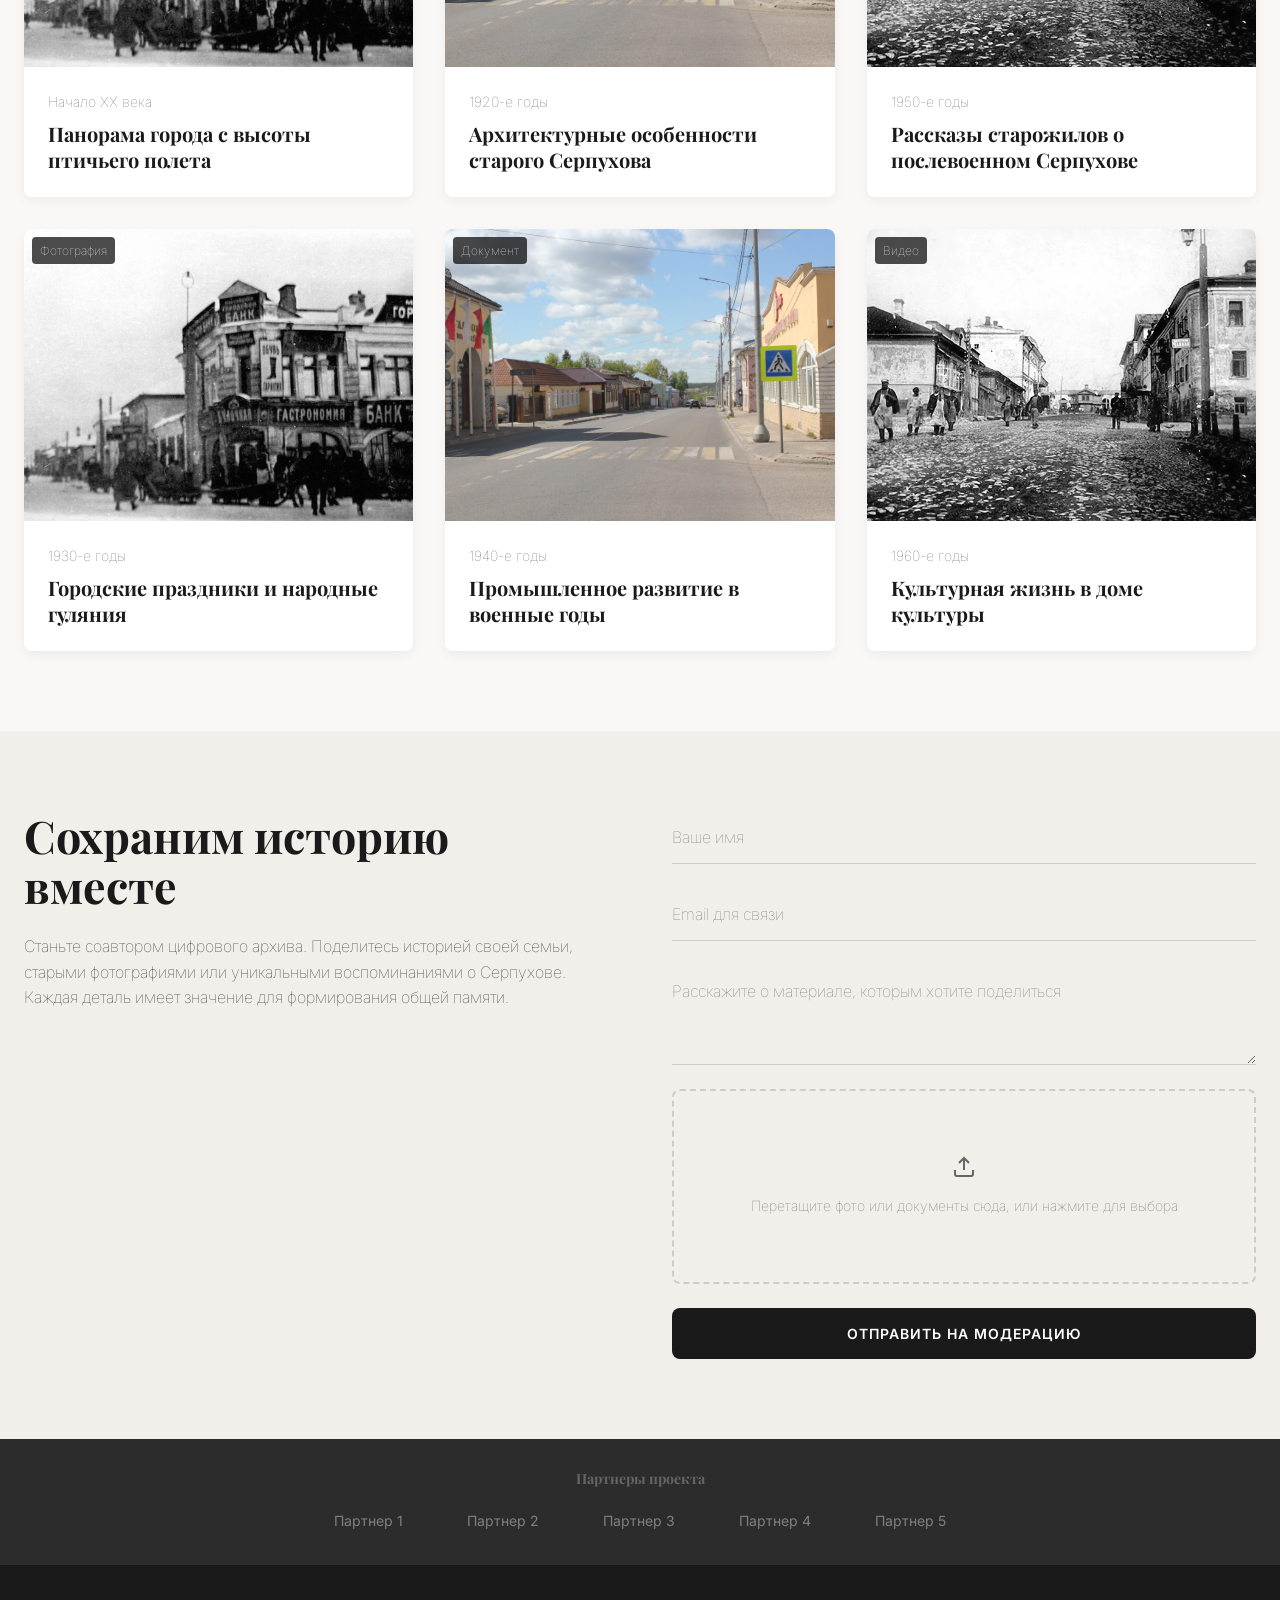
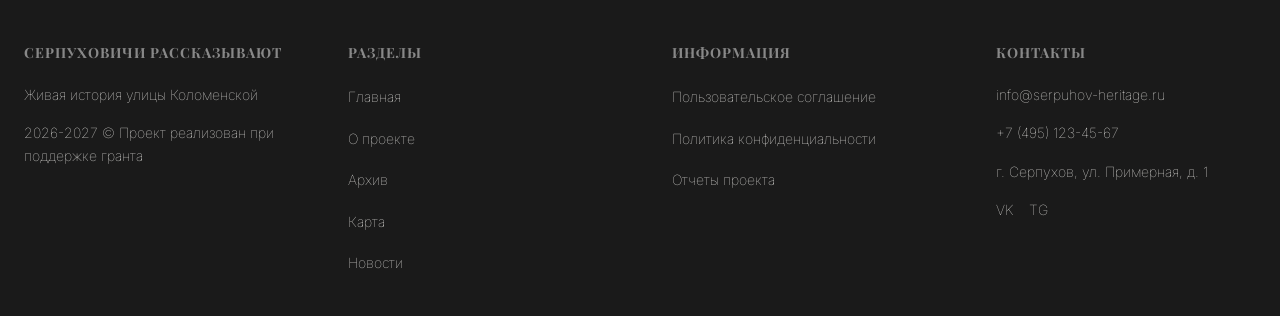
==== commit 9ca2a4b7: "up" ====
--- a/index.html
+++ b/index.html
@@ -1,47 +1,19 @@
 <!DOCTYPE html>
 <html lang="ru">
+
 <head>
     <meta charset="UTF-8">
     <meta name="viewport" content="width=device-width, initial-scale=1.0">
     <title>Серпуховичи рассказывают: живая история улицы Коломенской</title>
-    <link rel="stylesheet" href="styles.css">
-    <link href="https://fonts.googleapis.com/css2?family=Playfair+Display:wght@400;700&family=Inter:wght@400;500;600&display=swap" rel="stylesheet">
-    <script src="https://api-maps.yandex.ru/2.1/?apikey=c18dae1d-c4d3-4e89-9e8c-55dcbfebc023&lang=ru_RU" type="text/javascript"></script>
+    <link rel="stylesheet" href="css/styles.css">
+    <link
+        href="https://fonts.googleapis.com/css2?family=Playfair+Display:wght@400;700&family=Inter:wght@400;500;600&display=swap"
+        rel="stylesheet">
+    <script src="https://api-maps.yandex.ru/2.1/?apikey=c18dae1d-c4d3-4e89-9e8c-55dcbfebc023&lang=ru_RU"
+        type="text/javascript"></script>
 </head>
+
 <body>
-    <header class="header">
-        <div class="container">
-            <div class="header__logo">
-                <h1 class="logo__name">СЕРПУХОВИЧИ РАССКАЗЫВАЮТ</h1>
-                <span class="logo__subtitle">живая история улицы Коломенской</span>
-            </div>
-            
-            <nav class="header__nav">
-                <ul class="nav__list">
-                    <li class="nav__item"><a href="about.html" class="nav__link">О проекте</a></li>
-                    <li class="nav__item"><a href="archive.html" class="nav__link">Архив</a></li>
-                    <li class="nav__item"><a href="map.html" class="nav__link">Карта</a></li>
-                    <li class="nav__item"><a href="news.html" class="nav__link">Новости</a></li>
-                </ul>
-            </nav>
-            
-            <div class="header__actions">
-                <button class="action__icon search-icon" aria-label="Поиск">
-                    <svg width="20" height="20" viewBox="0 0 24 24" fill="none" stroke="currentColor" stroke-width="1.5">
-                        <circle cx="11" cy="11" r="8"></circle>
-                        <line x1="21" y1="21" x2="16.65" y2="16.65"></line>
-                    </svg>
-                </button>
-                <button class="action__icon accessibility-icon" aria-label="Версия для слабовидящих">
-                    <svg width="20" height="20" viewBox="0 0 24 24" fill="none" stroke="currentColor" stroke-width="1.5">
-                        <path d="M12 4.5v15m7.5-7.5h-15"></path>
-                    </svg>
-                </button>
-                <button class="btn btn--outline">ПОДЕЛИТЬСЯ МАТЕРИАЛОМ</button>
-            </div>
-        </div>
-    </header>
-
     <main>
         <section class="hero">
             <div class="container">
@@ -51,48 +23,54 @@
                         <h1 class="hero__title">НАСЛЕДИЕ СЕРПУХОВА</h1>
                         <h2 class="hero__subtitle">ИСТОРИЯ, КОТОРАЯ ЖИВЕТ</h2>
                         <p class="hero__description">
-                            Открытая цифровая платформа, объединяющая исторические документы, фотографии и воспоминания жителей. 
+                            Открытая цифровая платформа, объединяющая исторические документы, фотографии и воспоминания
+                            жителей.
                             Изучайте локальную идентичность города и становитесь соавторами его цифровой летописи.
                         </p>
                         <div class="hero__buttons">
                             <button class="btn btn--primary">ИССЛЕДОВАТЬ АРХИВ</button>
-                            <a href="#" class="btn-link">Смотреть карту →</a>
+                            <a href="#" class="btn-link">Смотреть карту</a>
                         </div>
                     </div>
                     <div class="hero__image">
-                        <img src="images/image.png" alt="Улица Коломенская" loading="lazy">
-                    </div>
-                
-                <div class="news-ticker">
-                    <div class="ticker__header">
-                        <h3>Актуальное:</h3>
-                    </div>
-                    <div class="ticker__items">
-                        <div class="ticker__item">
-                            <div class="ticker__thumb" style="background-image: url('https://images.unsplash.com/photo-1547448415-e9f5b28e570d?w=60&q=80');"></div>
-                            <div class="ticker__content">
-                                <h4>Открытие выставки</h4>
-                                <p>Новая экспозиция в музее...</p>
-                            </div>
-                        </div>
-                        <div class="ticker__item">
-                            <div class="ticker__thumb" style="background-image: url('https://images.unsplash.com/photo-1547448415-e9f5b28e570d?w=60&q=80');"></div>
-                            <div class="ticker__content">
-                                <h4>Археологические раскопки</h4>
-                                <p>Новые находки в центре...</p>
-                            </div>
-                        </div>
-                    </div>
-                </div>
-            </div>
+                        <img src="images/Вид на Коломенскую улицу.jpg" alt="Улица Коломенская" loading="lazy">
+                    </div>
+
+                    <div class="news-ticker">
+                        <div class="ticker__header">
+                            <h3>Актуальное:</h3>
+                        </div>
+                        <div class="ticker__items">
+                            <div class="ticker__item">
+                                <div class="ticker__thumb"
+                                    style="background-image: url('images/image.png');">
+                                </div>
+                                <div class="ticker__content">
+                                    <h4>Открытие выставки</h4>
+                                    <p>Новая экспозиция в музее...</p>
+                                </div>
+                            </div>
+                            <div class="ticker__item">
+                                <div class="ticker__thumb"
+                                    style="background-image: url('images/h-45559.jpg');">
+                                </div>
+                                <div class="ticker__content">
+                                    <h4>Археологические раскопки</h4>
+                                    <p>Новые находки в центре...</p>
+                                </div>
+                            </div>
+                        </div>
+                    </div>
+                </div>
         </section>
 
         <section class="about">
             <div class="container">
                 <blockquote class="quote">
-                    "Сохраня историю, мы создаем будущее. Каждый документ, каждая фотография, каждое воспоминание - это кирпичик в здании нашей общей памяти."
+                    "Сохраня историю, мы создаем будущее. Каждый документ, каждая фотография, каждое воспоминание - это
+                    кирпичик в здании нашей общей памяти."
                 </blockquote>
-                
+
                 <div class="stats">
                     <div class="stat__item">
                         <div class="stat__number">10 000+</div>
@@ -120,7 +98,7 @@
                     <h2>Карта объектов</h2>
                     <a href="#" class="btn-link">Открыть карту целиком →</a>
                 </div>
-                
+
                 <div class="map-container">
                     <div id="yandex-map" style="width: 100%; height: 500px;"></div>
                     <div class="map-placeholder">
@@ -128,10 +106,12 @@
                         <div class="map-pin pin-1 pulse-animation"></div>
                         <div class="map-pin pin-2 pulse-animation"></div>
                         <div class="map-pin pin-3 pulse-animation"></div>
-                        
+
                         <!-- Popup карточки -->
                         <div class="map-popup popup-1">
-                            <div class="popup-image" style="background-image: url('https://images.unsplash.com/photo-1547448415-e9f5b28e570d?w=300&q=80');"></div>
+                            <div class="popup-image"
+                                style="background-image: url('images/image.png');">
+                            </div>
                             <button class="popup-close">×</button>
                             <div class="popup-content">
                                 <span class="popup-tag">Исторический памятник</span>
@@ -148,7 +128,7 @@
         <section class="archive">
             <div class="container">
                 <h2>Архив и Библиотека</h2>
-                
+
                 <div class="filter-bar">
                     <button class="filter-btn active">Все материалы</button>
                     <button class="filter-btn">Фотографии 19 века</button>
@@ -156,11 +136,12 @@
                     <button class="filter-btn">Воспоминания</button>
                     <button class="filter-btn">Видео</button>
                 </div>
-                
+
                 <div class="archive-grid">
                     <a href="#" class="archive-card">
                         <div class="card-image">
-                            <img src="https://images.unsplash.com/photo-1547448415-e9f5b28e570d?w=400&q=80" alt="Панорама города" loading="lazy">
+                            <img src="images/Вид на Коломенскую улицу.jpg"
+                                alt="Панорама города" loading="lazy">
                             <span class="card-tag">Фотография</span>
                         </div>
                         <div class="card-text">
@@ -168,10 +149,11 @@
                             <h3 class="card-title">Панорама города с высоты птичьего полета</h3>
                         </div>
                     </a>
-                    
-                    <a href="#" class="archive-card">
-                        <div class="card-image">
-                            <img src="https://images.unsplash.com/photo-1547448415-e9f5b28e570d?w=400&q=80" alt="Историческое здание" loading="lazy">
+
+                    <a href="#" class="archive-card">
+                        <div class="card-image">
+                            <img src="images/h-45559.jpg"
+                                alt="Историческое здание" loading="lazy">
                             <span class="card-tag">Документ</span>
                         </div>
                         <div class="card-text">
@@ -179,10 +161,11 @@
                             <h3 class="card-title">Архитектурные особенности старого Серпухова</h3>
                         </div>
                     </a>
-                    
-                    <a href="#" class="archive-card">
-                        <div class="card-image">
-                            <img src="https://images.unsplash.com/photo-1547448415-e9f5b28e570d?w=400&q=80" alt="Местные жители" loading="lazy">
+
+                    <a href="#" class="archive-card">
+                        <div class="card-image">
+                            <img src="images/image.png"
+                                alt="Местные жители" loading="lazy">
                             <span class="card-tag">Воспоминания</span>
                         </div>
                         <div class="card-text">
@@ -190,10 +173,11 @@
                             <h3 class="card-title">Рассказы старожилов о послевоенном Серпухове</h3>
                         </div>
                     </a>
-                    
-                    <a href="#" class="archive-card">
-                        <div class="card-image">
-                            <img src="https://images.unsplash.com/photo-1547448415-e9f5b28e570d?w=400&q=80" alt="Местные события" loading="lazy">
+
+                    <a href="#" class="archive-card">
+                        <div class="card-image">
+                            <img src="images/Вид на Коломенскую улицу.jpg"
+                                alt="Местные события" loading="lazy">
                             <span class="card-tag">Фотография</span>
                         </div>
                         <div class="card-text">
@@ -201,10 +185,11 @@
                             <h3 class="card-title">Городские праздники и народные гуляния</h3>
                         </div>
                     </a>
-                    
-                    <a href="#" class="archive-card">
-                        <div class="card-image">
-                            <img src="https://images.unsplash.com/photo-1547448415-e9f5b28e570d?w=400&q=80" alt="Промышленность" loading="lazy">
+
+                    <a href="#" class="archive-card">
+                        <div class="card-image">
+                            <img src="images/h-45559.jpg"
+                                alt="Промышленность" loading="lazy">
                             <span class="card-tag">Документ</span>
                         </div>
                         <div class="card-text">
@@ -212,10 +197,11 @@
                             <h3 class="card-title">Промышленное развитие в военные годы</h3>
                         </div>
                     </a>
-                    
-                    <a href="#" class="archive-card">
-                        <div class="card-image">
-                            <img src="https://images.unsplash.com/photo-1547448415-e9f5b28e570d?w=400&q=80" alt="Культура" loading="lazy">
+
+                    <a href="#" class="archive-card">
+                        <div class="card-image">
+                            <img src="images/image.png"
+                                alt="Культура" loading="lazy">
                             <span class="card-tag">Видео</span>
                         </div>
                         <div class="card-text">
@@ -233,27 +219,29 @@
                     <div class="participation-text">
                         <h2>Сохраним историю вместе</h2>
                         <p>
-                            Станьте соавтором цифрового архива. Поделитесь историей своей семьи, 
-                            старыми фотографиями или уникальными воспоминаниями о Серпухове. 
+                            Станьте соавтором цифрового архива. Поделитесь историей своей семьи,
+                            старыми фотографиями или уникальными воспоминаниями о Серпухове.
                             Каждая деталь имеет значение для формирования общей памяти.
                         </p>
                     </div>
-                    
+
                     <div class="participation-form">
                         <form class="form">
                             <input type="text" placeholder="Ваше имя" class="form-input">
                             <input type="email" placeholder="Email для связи" class="form-input">
-                            <textarea placeholder="Расскажите о материале, которым хотите поделиться" class="form-textarea"></textarea>
-                            
+                            <textarea placeholder="Расскажите о материале, которым хотите поделиться"
+                                class="form-textarea"></textarea>
+
                             <div class="upload-area">
-                                <svg width="24" height="24" viewBox="0 0 24 24" fill="none" stroke="currentColor" stroke-width="2">
+                                <svg width="24" height="24" viewBox="0 0 24 24" fill="none" stroke="currentColor"
+                                    stroke-width="2">
                                     <path d="M21 15v4a2 2 0 0 1-2 2H5a2 2 0 0 1-2-2v-4"></path>
                                     <polyline points="17 8 12 3 7 8"></polyline>
                                     <line x1="12" y1="3" x2="12" y2="15"></line>
                                 </svg>
                                 <p>Перетащите фото или документы сюда, или нажмите для выбора</p>
                             </div>
-                            
+
                             <button type="submit" class="btn btn--primary btn--full">Отправить на модерацию</button>
                         </form>
                     </div>
@@ -267,7 +255,8 @@
         <div class="search-modal__content">
             <button class="search-modal__close" aria-label="Закрыть поиск">&times;</button>
             <div class="search-modal__input-wrapper">
-                <input type="text" id="global-search-input" placeholder="Поиск по архиву, новостям и карте..." autofocus>
+                <input type="text" id="global-search-input" placeholder="Поиск по архиву, новостям и карте..."
+                    autofocus>
                 <svg width="24" height="24" viewBox="0 0 24 24" fill="none" stroke="currentColor" stroke-width="2">
                     <circle cx="11" cy="11" r="8"></circle>
                     <line x1="21" y1="21" x2="16.65" y2="16.65"></line>
@@ -281,8 +270,10 @@
 
     <!-- Modal Share Form -->
     <div id="share-modal" class="search-modal share-modal">
-        <div class="search-modal__content share-modal__content" style="background: white; border-radius: 8px; padding: 24px; position: relative;">
-            <button class="search-modal__close share-modal__close" aria-label="Закрыть" style="top: 10px; right: 10px;">&times;</button>
+        <div class="search-modal__content share-modal__content"
+            style="background: white; border-radius: 8px; padding: 24px; position: relative;">
+            <button class="search-modal__close share-modal__close" aria-label="Закрыть"
+                style="top: 10px; right: 10px;">&times;</button>
             <div class="participation-text" style="margin-bottom: 24px; text-align: center;">
                 <h2>Поделиться материалом</h2>
                 <p style="font-size: 14px; color: #666;">Станьте соавтором цифрового архива. Заполните форму ниже.</p>
@@ -291,10 +282,12 @@
                 <form class="form">
                     <input type="text" placeholder="Ваше имя" class="form-input">
                     <input type="email" placeholder="Email для связи" class="form-input">
-                    <textarea placeholder="Расскажите о материале" class="form-textarea" style="min-height: 80px;"></textarea>
+                    <textarea placeholder="Расскажите о материале" class="form-textarea"
+                        style="min-height: 80px;"></textarea>
 
                     <div class="upload-area" style="padding: 16px;">
-                        <svg width="24" height="24" viewBox="0 0 24 24" fill="none" stroke="currentColor" stroke-width="2">
+                        <svg width="24" height="24" viewBox="0 0 24 24" fill="none" stroke="currentColor"
+                            stroke-width="2">
                             <path d="M21 15v4a2 2 0 0 1-2 2H5a2 2 0 0 1-2-2v-4"></path>
                             <polyline points="17 8 12 3 7 8"></polyline>
                             <line x1="12" y1="3" x2="12" y2="15"></line>
@@ -302,68 +295,14 @@
                         <p style="font-size: 12px;">Нажмите или перетащите файлы сюда</p>
                     </div>
 
-                    <button type="submit" class="btn btn--primary btn--full" style="margin-top: 16px;">Отправить на модерацию</button>
+                    <button type="submit" class="btn btn--primary btn--full" style="margin-top: 16px;">Отправить на
+                        модерацию</button>
                 </form>
             </div>
         </div>
     </div>
 
-    <footer class="footer">
-        <div class="partners">
-            <div class="container">
-                <h3>Партнеры проекта</h3>
-                <div class="partners-list">
-                    <div class="partner-logo">Партнер 1</div>
-                    <div class="partner-logo">Партнер 2</div>
-                    <div class="partner-logo">Партнер 3</div>
-                    <div class="partner-logo">Партнер 4</div>
-                    <div class="partner-logo">Партнер 5</div>
-                </div>
-            </div>
-        </div>
-        
-        <div class="footer-main">
-            <div class="container">
-                <div class="footer-grid">
-                    <div class="footer-column">
-                        <h4 class="logo__name">СЕРПУХОВИЧИ РАССКАЗЫВАЮТ</h4>
-                        <p>Живая история улицы Коломенской</p>
-                        <p class="copyright">2026-2027 © Проект реализован при поддержке гранта</p>
-                    </div>
-                    
-                    <div class="footer-column">
-                        <h4>Разделы</h4>
-                        <ul class="footer-links">
-                            <li><a href="#">О проекте</a></li>
-                            <li><a href="#">Карта</a></li>
-                            <li><a href="#">Архив</a></li>
-                            <li><a href="#">Новости</a></li>
-                        </ul>
-                    </div>
-                    
-                    <div class="footer-column">
-                        <h4>Информация</h4>
-                        <ul class="footer-links">
-                            <li><a href="#">Пользовательское соглашение</a></li>
-                            <li><a href="#">Политика конфиденциальности</a></li>
-                            <li><a href="#">Отчеты проекта</a></li>
-                        </ul>
-                    </div>
-                    
-                    <div class="footer-column">
-                        <h4>Контакты</h4>
-                        <p>info@serpuhov-heritage.ru</p>
-                        <p>+7 (495) 123-45-67</p>
-                        <p>г. Серпухов, ул. Примерная, д. 1</p>
-                        <div class="social-links">
-                            <a href="#" aria-label="ВКонтакте">VK</a>
-                            <a href="#" aria-label="Telegram">TG</a>
-                        </div>
-                    </div>
-                </div>
-            </div>
-        </div>
-    </footer>
-<script src="script.js"></script>
+    <script src="js/index.js" type="module"></script>
 </body>
+
 </html>
--- a/css/styles.css
+++ b/css/styles.css
@@ -0,0 +1,2077 @@
+/* CSS Variables */
+:root {
+  /* Colors */
+  --bg-primary: #F9F8F6;
+  --bg-secondary: #FAF9F5;
+  --bg-tertiary: #F3F1EB;
+  --bg-white: #FFFFFF;
+  --text-primary: #1A1A1A;
+  --text-secondary: #2C2C2C;
+  --text-muted: #666666;
+  --accent-terracotta: #B85D43;
+  --accent-emerald: #4CAF50;
+  --border-light: #D4CFC7;
+  --shadow-light: rgba(0, 0, 0, 0.05);
+  --shadow-medium: rgba(0, 0, 0, 0.1);
+  --shadow-heavy: rgba(0, 0, 0, 0.15);
+
+  /* Typography */
+  --font-serif: 'Playfair Display', serif;
+  --font-sans: 'Inter', sans-serif;
+
+  /* Spacing */
+  --spacing-xs: 4px;
+  --spacing-sm: 8px;
+  --spacing-md: 16px;
+  --spacing-lg: 24px;
+  --spacing-xl: 32px;
+  --spacing-xxl: 40px;
+  --spacing-xxxl: 64px;
+  --spacing-section: 80px;
+  --spacing-hero: 120px;
+
+  /* Radius */
+  --radius-sm: 4px;
+  --radius-md: 8px;
+  --radius-lg: 16px;
+  --radius-xl: 24px;
+
+  /* Transitions */
+  --transition-fast: 0.2s ease;
+  --transition-smooth: 0.4s cubic-bezier(0.4, 0, 0.2, 1);
+  --transition-hover: 0.3s ease;
+
+  /* Z-Index */
+  --z-negative: -1;
+  --z-normal: 1;
+  --z-dropdown: 50;
+  --z-header: 100;
+  --z-overlay: 900;
+  --z-modal: 1000;
+  --z-tooltip: 1100;
+}
+
+/* Accessibility Mode Styles */
+.a11y-mode {
+  --bg-primary: #FFFFFF;
+  --bg-secondary: #FFFFFF;
+  --bg-tertiary: #FFFFFF;
+  --bg-white: #FFFFFF;
+  --text-primary: #000000;
+  --text-secondary: #000000;
+  --text-muted: #000000;
+  --accent-terracotta: #000000;
+  --accent-emerald: #000000;
+  --border-light: #000000;
+
+  --font-serif: system-ui, -apple-system, "Segoe UI", Roboto, Helvetica, Arial, sans-serif;
+  --font-sans: system-ui, -apple-system, "Segoe UI", Roboto, Helvetica, Arial, sans-serif;
+
+  font-size: 120%;
+}
+
+.a11y-mode * {
+  border-color: #000000 !important;
+  box-shadow: none !important;
+}
+
+.a11y-mode a, .a11y-mode button, .a11y-mode input, .a11y-mode textarea, .a11y-mode select {
+  border: 2px solid #000000 !important;
+  color: #000000 !important;
+  background-color: #FFFF00 !important;
+}
+
+.a11y-mode .btn, .a11y-mode .btn-link {
+  font-size: 1.2rem;
+  font-weight: bold;
+}
+
+.a11y-mode img, .a11y-mode svg {
+  filter: contrast(1.5) grayscale(100%);
+}
+
+.a11y-mode .hero__image-placeholder, .a11y-mode .map-placeholder {
+  background: #EAEAEA !important;
+  border: 2px solid #000000;
+}
+
+.a11y-mode *:focus, .a11y-mode *:focus-visible {
+  outline: 4px solid #FF0000 !important;
+  outline-offset: 4px !important;
+}
+
+/* Reset and Base Styles */
+* {
+  margin: 0;
+  padding: 0;
+  box-sizing: border-box;
+}
+
+body {
+  font-family: var(--font-sans);
+  color: var(--text-primary);
+  background-color: var(--bg-primary);
+  line-height: 1.6;
+}
+
+.container {
+  max-width: 1440px;
+  margin: 0 auto;
+  padding: 0 var(--spacing-xl);
+}
+
+/* Typography */
+h1, h2, h3, h4 {
+  font-family: var(--font-serif);
+  font-weight: 700;
+  line-height: 1.1;
+}
+
+h1 {
+  font-size: clamp(40px, 5vw, 72px);
+}
+
+h2 {
+  font-size: clamp(28px, 3.5vw, 48px);
+}
+
+h3 {
+  font-size: clamp(20px, 2.5vw, 32px);
+}
+
+h4 {
+  font-size: 18px;
+}
+
+p, span, a, button, input, textarea {
+  font-family: var(--font-sans);
+  font-weight: 40;
+}
+
+/* Header */
+.header {
+  position: sticky;
+  top: 0;
+  background: rgba(249, 248, 246, 0.9);
+  backdrop-filter: blur(8px);
+  border-bottom: 1px solid rgba(0, 0, 0.08);
+  z-index: var(--z-header);
+  padding: var(--spacing-md) 0;
+  transition: transform var(--transition-smooth), background-color var(--transition-smooth);
+}
+
+.header.header--hidden {
+  transform: translateY(-100%);
+}
+
+.header.header--scrolled {
+  background: rgba(249, 248, 246, 0.98);
+  box-shadow: 0 4px 20px var(--shadow-light);
+}
+
+.header .container {
+  display: flex;
+  align-items: center;
+  justify-content: space-between;
+}
+
+.header__logo {
+  display: flex;
+  flex-direction: column;
+}
+
+.logo__name {
+  font-size: 24px;
+  font-weight: 700;
+  letter-spacing: 1px;
+}
+
+.logo__subtitle {
+  font-size: 12px;
+  color: var(--text-muted);
+  letter-spacing: 1px;
+  margin-top: var(--spacing-xs);
+}
+
+.header__nav .nav__list {
+  display: flex;
+  gap: var(--spacing-xl);
+  list-style: none;
+}
+
+.nav__link {
+  text-transform: uppercase;
+  font-size: 13px;
+  letter-spacing: 1px;
+  color: var(--text-primary);
+  text-decoration: none;
+  position: relative;
+  padding-bottom: var(--spacing-xs);
+  transition: var(--transition-hover);
+}
+
+.nav__link.active {
+  color: var(--accent-terracotta);
+  font-weight: 600;
+}
+
+.nav__link.active::after {
+  width: 100%;
+}
+
+.nav__link:hover {
+  color: var(--accent-terracotta);
+}
+
+.nav__link::after {
+  content: '';
+  position: absolute;
+  bottom: 0;
+  left: 0;
+  width: 0;
+  height: 1px;
+  background: var(--accent-terracotta);
+  transition: var(--transition-hover);
+}
+
+.nav__link:hover::after {
+  width: 100%;
+}
+
+.header__actions {
+  display: flex;
+  align-items: center;
+  gap: var(--spacing-md);
+}
+
+.action__icon {
+  background: none;
+  border: none;
+  cursor: pointer;
+  padding: var(--spacing-sm);
+  border-radius: var(--radius-sm);
+  transition: var(--transition-hover);
+}
+
+.action__icon:hover {
+  background: rgba(0, 0, 0.05);
+}
+
+.btn {
+  padding: var(--spacing-md) var(--spacing-lg);
+  border-radius: var(--radius-md);
+  font-family: var(--font-sans);
+  font-weight: 600;
+  font-size: 14px;
+  text-transform: uppercase;
+  letter-spacing: 1px;
+  cursor: pointer;
+  transition: var(--transition-hover);
+  border: 1px solid transparent;
+}
+
+.btn--primary {
+  background: var(--text-primary);
+  color: var(--bg-white);
+}
+
+.btn--primary:hover {
+  background: var(--accent-terracotta);
+  transform: translateY(-2px);
+}
+
+.btn--outline {
+  background: transparent;
+  color: var(--text-primary);
+  border: 1px solid var(--text-primary);
+}
+
+.btn--outline:hover {
+  background: var(--text-primary);
+  color: var(--bg-white);
+  transform: translateY(-2px);
+}
+
+/* Hero Section */
+.hero {
+  min-height: 85vh;
+  padding: var(--spacing-hero) var(--spacing-xl);
+  position: relative;
+}
+
+.hero__content {
+  display: grid;
+  grid-template-columns: 1fr 1fr;
+  gap: var(--spacing-xxxl);
+  align-items: center;
+}
+
+.tag {
+  font-family: var(--font-sans);
+  font-size: 14px;
+  text-transform: uppercase;
+  color: var(--text-muted);
+  letter-spacing: 1px;
+  display: block;
+  margin-bottom: var(--spacing-md);
+}
+
+.hero__title {
+  margin-bottom: var(--spacing-sm);
+}
+
+.hero__subtitle {
+  font-size: clamp(18px, 2.5vw, 24px);
+  color: var(--text-muted);
+  margin-bottom: var(--spacing-lg);
+}
+
+.hero__description {
+  font-size: 18px;
+  color: var(--text-secondary);
+  margin-bottom: var(--spacing-xl);
+  max-width: 600px;
+}
+
+.hero__buttons {
+  display: flex;
+  gap: var(--spacing-lg);
+  align-items: center;
+}
+
+.btn-link {
+  font-family: var(--font-sans);
+  font-size: 16px;
+  color: var(--text-primary);
+  text-decoration: none;
+  position: relative;
+  transition: var(--transition-hover);
+}
+
+.btn-link:hover {
+  color: var(--accent-terracotta);
+}
+
+.btn-link::after {
+  content: '→';
+  margin-left: var(--spacing-sm);
+  transition: var(--transition-hover);
+}
+
+.btn-link:hover::after {
+  transform: translateX(4px);
+}
+
+.hero__image {
+  width: 100%;
+  position: relative;
+}
+
+.hero__image img {
+  width: 100%;
+  height: auto;
+  max-height: 600px;
+  object-fit: cover;
+  border-radius: var(--radius-xl);
+  display: block;
+}
+
+.hero__image-placeholder {
+  width: 100%;
+  height: 400px;
+  background: linear-gradient(45deg, #d9c7b3, #c9b7a3);
+  border-radius: var(--radius-xl);
+  position: relative;
+  overflow: hidden;
+}
+
+.hero__image-placeholder::before {
+  content: '';
+  position: absolute;
+  top: 0;
+  left: 0;
+  right: 0;
+  bottom: 0;
+  background: url('https://images.unsplash.com/photo-1547448415-e9f5b28e570d?w=1200&q=80') center/cover;
+  opacity: 0.8;
+}
+
+.news-ticker {
+  position: absolute;
+ bottom: calc(-1 * var(--spacing-xl));
+  right: var(--spacing-xl);
+  background: var(--bg-white);
+  box-shadow: 0 10px 30px var(--shadow-light);
+  border-radius: var(--radius-lg);
+  padding: var(--spacing-lg);
+  width: 350px;
+}
+
+.ticker__header h3 {
+  font-size: 16px;
+  margin-bottom: var(--spacing-md);
+ color: var(--text-primary);
+}
+
+.ticker__items {
+  display: flex;
+  flex-direction: column;
+  gap: var(--spacing-md);
+}
+
+.ticker__item {
+  display: flex;
+  gap: var(--spacing-md);
+  align-items: center;
+}
+
+.ticker__thumb {
+  width: 60px;
+  height: 60px;
+  border-radius: var(--radius-sm);
+  background-size: cover;
+  background-position: center;
+}
+
+.ticker__content h4 {
+  font-size: 14px;
+  margin-bottom: var(--spacing-xs);
+  color: var(--text-primary);
+}
+
+.ticker__content p {
+  font-size: 12px;
+  color: var(--text-muted);
+}
+
+/* About Section */
+.about {
+  padding: var(--spacing-section) 0;
+}
+
+.quote {
+  font-family: var(--font-serif);
+  font-size: clamp(24px, 3vw, 28px);
+  font-style: italic;
+  text-align: center;
+  max-width: 800px;
+  margin: 0 auto var(--spacing-section);
+  color: var(--text-secondary);
+  line-height: 1.4;
+}
+
+.stats {
+  display: grid;
+  grid-template-columns: repeat(4, 1fr);
+  gap: var(--spacing-xl);
+}
+
+.stat__item {
+  text-align: center;
+}
+
+.stat__number {
+  font-family: var(--font-serif);
+  font-size: clamp(32px, 4vw, 48px);
+  color: var(--accent-terracotta);
+  margin-bottom: var(--spacing-sm);
+}
+
+.stat__label {
+  font-size: 15px;
+  color: var(--text-muted);
+}
+
+/* Map Teaser */
+.map-teaser {
+ padding: var(--spacing-section) 0;
+}
+
+.section-header {
+  display: flex;
+  justify-content: space-between;
+  align-items: center;
+  margin-bottom: var(--spacing-lg);
+}
+
+.section-header h2 {
+  margin: 0;
+}
+
+.map-container {
+  width: 100%;
+  border-radius: var(--radius-xl);
+  overflow: hidden;
+  position: relative;
+}
+
+.map-placeholder {
+  height: 500px;
+  background: linear-gradient(45deg, #a8c0ff, #3f2b96);
+  position: relative;
+}
+
+.map-pin {
+  position: absolute;
+  width: 20px;
+  height: 20px;
+  background: var(--accent-terracotta);
+  border-radius: 50%;
+  cursor: pointer;
+  transform: translate(-50%, -50%);
+  box-shadow: 0 0 rgba(184, 93, 67, 0.7);
+}
+
+.map-pin.pulse-animation {
+  animation: pulse 2s infinite;
+}
+
+@keyframes pulse {
+  0% {
+    box-shadow: 0 0 0 0 rgba(184, 93, 67, 0.7);
+  }
+  70% {
+    box-shadow: 0 0 0 15px rgba(184, 93, 67, 0);
+  }
+  100% {
+    box-shadow: 0 0 rgba(184, 93, 67, 0);
+  }
+}
+
+.pin-1 {
+  top: 30%;
+  left: 40%;
+}
+
+.pin-2 {
+  top: 50%;
+  left: 60%;
+}
+
+.pin-3 {
+  top: 40%;
+  left: 70%;
+}
+
+.map-popup {
+  position: absolute;
+  background: var(--bg-white);
+  border-radius: var(--radius-md);
+  box-shadow: 0 20px 40px var(--shadow-medium);
+  width: 300px;
+  z-index: 1000;
+  top: 25%;
+  left: 35%;
+}
+
+.popup-image {
+  width: 100%;
+  height: 169px;
+  background-size: cover;
+  background-position: center;
+  border-radius: var(--radius-md) var(--radius-md) 0 0;
+}
+
+.popup-close {
+  position: absolute;
+  top: var(--spacing-sm);
+  right: var(--spacing-sm);
+  background: none;
+  border: none;
+  font-size: 20px;
+  cursor: pointer;
+  color: var(--text-muted);
+}
+
+.popup-content {
+  padding: var(--spacing-lg);
+}
+
+.popup-tag {
+  font-size: 12px;
+  color: var(--text-muted);
+  text-transform: uppercase;
+  letter-spacing: 1px;
+  display: block;
+  margin-bottom: var(--spacing-sm);
+}
+
+.popup-content h3 {
+  font-size: 18px;
+  margin-bottom: var(--spacing-sm);
+}
+
+.popup-content p {
+  font-size: 14px;
+  color: var(--text-muted);
+  margin-bottom: var(--spacing-md);
+}
+
+.btn--small {
+  padding: var(--spacing-sm) var(--spacing-md);
+  font-size: 12px;
+}
+
+/* Archive */
+.archive, .archive-grid-section, .news-grid-section {
+  padding: var(--spacing-section) 0;
+}
+
+.archive h2 {
+  text-align: center;
+  margin-bottom: var(--spacing-xl);
+}
+
+.filter-bar {
+  display: flex;
+  gap: var(--spacing-md);
+  justify-content: center;
+  margin-bottom: var(--spacing-xl);
+  flex-wrap: wrap;
+}
+
+.filter-btn {
+  padding: var(--spacing-sm) var(--spacing-lg);
+  border-radius: 100px;
+  border: 1px solid var(--border-light);
+  background: var(--bg-white);
+  font-family: var(--font-sans);
+  font-size: 14px;
+  cursor: pointer;
+  transition: var(--transition-hover);
+}
+
+.filter-btn.active,
+.filter-btn:hover {
+  background: var(--text-primary);
+  color: var(--bg-white);
+}
+
+.archive-grid {
+  display: grid;
+  grid-template-columns: repeat(auto-fill, minmax(320px, 1fr));
+  gap: var(--spacing-xl);
+  margin-top: var(--spacing-xl);
+  min-height: 400px;
+}
+
+.archive-card {
+  display: flex;
+  flex-direction: column;
+  text-decoration: none;
+  color: inherit;
+  background: var(--bg-white);
+  border-radius: var(--radius-md);
+  overflow: hidden;
+  transition: var(--transition-hover);
+  box-shadow: 0 4px 12px var(--shadow-light);
+}
+
+.archive-card:hover {
+  transform: translateY(-4px);
+  box-shadow: 0 8px 24px var(--shadow-medium);
+}
+
+.card-image {
+  position: relative;
+  aspect-ratio: 4/3;
+  overflow: hidden;
+}
+
+.card-image img {
+  width: 100%;
+  height: 100%;
+  object-fit: cover;
+  transition: var(--transition-smooth);
+}
+
+.archive-card:hover .card-image img {
+  transform: scale(1.05);
+}
+
+.card-tag {
+  position: absolute;
+  top: var(--spacing-sm);
+  left: var(--spacing-sm);
+  background: rgba(0, 0, 0, 0.7);
+  color: var(--bg-white);
+  padding: 4px 8px;
+  border-radius: var(--radius-sm);
+  font-size: 12px;
+  backdrop-filter: blur(4px);
+}
+
+.card-text {
+  padding: var(--spacing-lg);
+}
+
+.card-year {
+  font-size: 14px;
+  color: var(--text-muted);
+  margin-bottom: var(--spacing-sm);
+}
+
+.card-title {
+  font-size: 20px;
+  line-height: 1.3;
+  color: var(--text-primary);
+}
+
+/* Participation */
+.participation {
+  background: #F0EFEA;
+  padding: var(--spacing-section) 0;
+}
+
+.participation-content {
+  display: grid;
+  grid-template-columns: 1fr 1fr;
+  gap: var(--spacing-xxxl);
+  align-items: start;
+}
+
+.participation h2 {
+  margin-bottom: var(--spacing-lg);
+}
+
+.participation p {
+  font-size: 16px;
+  color: var(--text-secondary);
+  line-height: 1.6;
+}
+
+.form {
+  display: flex;
+  flex-direction: column;
+  gap: var(--spacing-lg);
+}
+
+.form-input,
+.form-textarea {
+  padding: var(--spacing-md) 0;
+  border: none;
+  border-bottom: 1px solid #CCC;
+  background: transparent;
+  font-family: var(--font-sans);
+  font-size: 16px;
+  outline: none;
+  transition: var(--transition-hover);
+}
+
+.form-input:focus,
+.form-textarea:focus {
+  border-bottom-color: var(--accent-terracotta);
+}
+
+.form-textarea {
+  min-height: 100px;
+  resize: vertical;
+}
+
+.upload-area {
+  border: 2px dashed #CCC;
+  border-radius: var(--radius-md);
+  padding: var(--spacing-xxxl);
+  text-align: center;
+  cursor: pointer;
+  transition: var(--transition-hover);
+  display: flex;
+  flex-direction: column;
+  align-items: center;
+  gap: var(--spacing-md);
+}
+
+.upload-area:hover {
+  background: rgba(0, 0, 0, 0.02);
+  border-color: var(--accent-terracotta);
+}
+
+.upload-area svg {
+  color: var(--text-muted);
+}
+
+.upload-area p {
+  color: var(--text-muted);
+  font-size: 14px;
+}
+
+.btn--full {
+  width: 100%;
+}
+
+/* Footer */
+.footer {
+  background: var(--text-primary);
+  color: var(--bg-secondary);
+}
+
+.partners {
+  background: #2C2C2C;
+  padding: var(--spacing-xl) 0;
+}
+
+.partners h3 {
+  text-align: center;
+  font-size: 14px;
+  color: var(--text-muted);
+  margin-bottom: var(--spacing-lg);
+}
+
+.partners-list {
+  display: flex;
+  justify-content: center;
+  gap: var(--spacing-xxxl);
+  flex-wrap: wrap;
+}
+
+.partner-logo {
+  color: rgba(255, 255, 255, 0.4);
+  filter: grayscale(100%);
+  transition: all var(--transition-hover);
+  font-size: 14px;
+}
+
+.partner-logo:hover {
+  color: white;
+  filter: grayscale(0%);
+}
+
+.footer-main {
+  padding: var(--spacing-section) 0 var(--spacing-lg);
+}
+
+.footer-grid {
+  display: grid;
+  grid-template-columns: repeat(4, 1fr);
+  gap: var(--spacing-xxxl);
+}
+
+.footer-column h4 {
+  color: #888;
+  font-size: 14px;
+  margin-bottom: var(--spacing-lg);
+  text-transform: uppercase;
+  letter-spacing: 1px;
+}
+
+.footer-column p {
+  color: var(--bg-secondary);
+  margin-bottom: var(--spacing-md);
+  font-size: 14px;
+}
+
+.copyright {
+  font-size: 12px;
+  color: #666;
+}
+
+.footer-links {
+  list-style: none;
+}
+
+.footer-links li {
+  margin-bottom: var(--spacing-md);
+}
+
+.footer-links a {
+  color: var(--bg-secondary);
+  text-decoration: none;
+  font-size: 14px;
+  transition: var(--transition-hover);
+}
+
+.footer-links a:hover {
+  color: white;
+}
+
+.social-links {
+  display: flex;
+  gap: var(--spacing-md);
+  margin-top: var(--spacing-md);
+}
+
+.social-links a {
+  color: var(--bg-secondary);
+  text-decoration: none;
+  font-size: 14px;
+  transition: var(--transition-hover);
+}
+
+.social-links a:hover {
+  color: white;
+}
+
+/* Focus styles for accessibility */
+*:focus-visible {
+  outline: 2px solid var(--accent-terracotta);
+  outline-offset: 2px;
+}
+
+/* Skeletons */
+.skeleton {
+  background: var(--bg-white);
+  border-radius: var(--radius-md);
+  overflow: hidden;
+  box-shadow: 0 4px 12px var(--shadow-light);
+  height: 100%;
+}
+
+.skeleton-image {
+  width: 100%;
+  aspect-ratio: 4/3;
+  background: linear-gradient(90deg, #f0f0f0 25%, #e0e0e0 50%, #f0f0f0 75%);
+  background-size: 200% 100%;
+  animation: skeleton-loading 1.5s infinite;
+}
+
+.news-card.skeleton .skeleton-image {
+  aspect-ratio: 16/9;
+}
+
+.skeleton-content {
+  padding: var(--spacing-lg);
+  display: flex;
+  flex-direction: column;
+  gap: var(--spacing-sm);
+}
+
+.skeleton-line {
+  height: 16px;
+  background: linear-gradient(90deg, #f0f0f0 25%, #e0e0e0 50%, #f0f0f0 75%);
+  background-size: 200% 100%;
+  border-radius: var(--radius-sm);
+  animation: skeleton-loading 1.5s infinite;
+}
+
+@keyframes skeleton-loading {
+  0% { background-position: 200% 0; }
+  100% { background-position: -200% 0; }
+}
+
+/* Search and Share Modals */
+.search-modal {
+  position: fixed;
+  top: 0;
+  left: 0;
+  width: 100%;
+  height: 100%;
+  background: rgba(255, 255, 255, 0.98);
+  z-index: var(--z-modal);
+  display: flex;
+  flex-direction: column;
+  align-items: center;
+  padding-top: 10vh;
+  opacity: 0;
+  visibility: hidden;
+  transition: all var(--transition-smooth);
+}
+
+.search-modal.active {
+  opacity: 1;
+  visibility: visible;
+}
+
+.search-modal__close {
+  position: absolute;
+  top: var(--spacing-xl);
+  right: var(--spacing-xl);
+  background: none;
+  border: none;
+  font-size: 40px;
+  cursor: pointer;
+  color: var(--text-primary);
+  transition: var(--transition-hover);
+  z-index: 2;
+}
+
+.search-modal__close:hover {
+  color: var(--accent-terracotta);
+  transform: rotate(90deg);
+}
+
+.search-modal__content {
+  width: 100%;
+  max-width: 800px;
+  padding: 0 var(--spacing-xl);
+}
+
+.search-modal__input-wrapper {
+  position: relative;
+  width: 100%;
+  margin-bottom: var(--spacing-xxxl);
+}
+
+.search-modal__input-wrapper input {
+  width: 100%;
+  font-family: var(--font-serif);
+  font-size: clamp(24px, 4vw, 40px);
+  padding: var(--spacing-md) 0;
+  padding-right: 50px;
+  border: none;
+  border-bottom: 2px solid var(--text-primary);
+  background: transparent;
+  outline: none;
+  color: var(--text-primary);
+}
+
+.search-modal__input-wrapper svg {
+  position: absolute;
+  right: 10px;
+  top: 50%;
+  transform: translateY(-50%);
+  color: var(--text-primary);
+}
+
+.search-modal__results {
+  max-height: 60vh;
+  overflow-y: auto;
+  padding-right: var(--spacing-sm);
+}
+
+.search-category {
+  margin-bottom: var(--spacing-xl);
+}
+
+.search-category h4 {
+  font-family: var(--font-sans);
+  text-transform: uppercase;
+  color: var(--text-muted);
+  font-size: 14px;
+  letter-spacing: 1px;
+  margin-bottom: var(--spacing-md);
+  border-bottom: 1px solid var(--border-light);
+  padding-bottom: var(--spacing-xs);
+}
+
+.search-category ul {
+  list-style: none;
+  padding: 0;
+  margin: 0;
+}
+
+.search-category li {
+  margin-bottom: var(--spacing-sm);
+  display: flex;
+  align-items: center;
+  justify-content: space-between;
+}
+
+.search-category a {
+  font-size: 18px;
+  color: var(--text-primary);
+  text-decoration: none;
+  transition: var(--transition-hover);
+}
+
+.search-category a:hover {
+  color: var(--accent-terracotta);
+}
+
+.tag-small {
+  font-size: 11px;
+  background: var(--bg-tertiary);
+  padding: 2px 6px;
+  border-radius: var(--radius-sm);
+  color: var(--text-muted);
+}
+
+.no-results {
+  text-align: center;
+  color: var(--text-muted);
+  font-size: 18px;
+  margin-top: var(--spacing-xxxl);
+}
+
+.share-modal {
+  background: rgba(0, 0, 0, 0.8);
+  justify-content: center;
+  padding-top: 0;
+}
+
+.share-modal__content {
+  box-shadow: 0 20px 40px var(--shadow-heavy);
+  max-width: 600px;
+}
+
+/* Modal Styles */
+.image-modal {
+  position: fixed;
+  top: 0;
+  left: 0;
+  width: 100%;
+  height: 100%;
+  z-index: var(--z-modal);
+  display: flex;
+  align-items: center;
+  justify-content: center;
+  opacity: 0;
+  visibility: hidden;
+  transition: all var(--transition-smooth);
+}
+
+.image-modal.active {
+  opacity: 1;
+  visibility: visible;
+}
+
+.modal-overlay {
+  position: absolute;
+  top: 0;
+  left: 0;
+  width: 100%;
+  height: 100%;
+  background: rgba(0, 0, 0, 0.8);
+  backdrop-filter: blur(5px);
+}
+
+.modal-content {
+  position: relative;
+  z-index: calc(var(--z-modal) + 1);
+  max-width: 90%;
+  max-height: 90%;
+  display: flex;
+  flex-direction: column;
+  align-items: center;
+}
+
+.modal-content img {
+  max-width: 100%;
+  max-height: 90vh;
+  object-fit: contain;
+  border-radius: var(--radius-md);
+  box-shadow: 0 10px 30px rgba(0,0,0,0.5);
+  transform: scale(0.95);
+  transition: transform var(--transition-smooth);
+}
+
+.image-modal.active .modal-content img {
+  transform: scale(1);
+}
+
+.modal-close {
+  position: absolute;
+  top: -40px;
+  right: -40px;
+  background: none;
+  border: none;
+  color: white;
+  font-size: 40px;
+  cursor: pointer;
+  line-height: 1;
+  transition: var(--transition-hover);
+}
+
+.modal-close:hover {
+  color: var(--accent-terracotta);
+  transform: rotate(90deg);
+}
+
+@media (max-width: 768px) {
+    .modal-close {
+        top: -35px;
+        right: 0px;
+    }
+}
+
+/* Animations */
+@keyframes fadeIn {
+  from {
+    opacity: 0;
+    transform: translateY(20px);
+  }
+  to {
+    opacity: 1;
+    transform: translateY(0);
+  }
+}
+
+.hero__content, .archive-card, .news-card {
+  animation: fadeIn 0.8s cubic-bezier(0.4, 0, 0.2, 1) forwards;
+}
+
+/* Mobile Menu Button */
+.mobile-menu-btn {
+  display: none;
+  background: none;
+  border: none;
+  color: var(--text-primary);
+  cursor: pointer;
+  padding: var(--spacing-sm);
+  z-index: 101;
+}
+
+/* Better responsive navbar */
+@media (max-width: 768px) {
+  .mobile-menu-btn {
+    display: block;
+  }
+
+  .header__nav {
+    position: fixed;
+    top: 70px;
+    left: 0;
+    width: 100%;
+    background: var(--bg-white);
+    padding: var(--spacing-lg);
+    box-shadow: 0 10px 20px var(--shadow-medium);
+    transform: translateY(-150%);
+    opacity: 0;
+    transition: all var(--transition-smooth);
+    z-index: 99;
+  }
+
+  .header__nav.active {
+    transform: translateY(0);
+    opacity: 1;
+  }
+
+  .header__nav .nav__list {
+    flex-direction: column;
+    align-items: center;
+    gap: var(--spacing-md);
+  }
+}
+
+/* Additional styles for other pages */
+.about-grid {
+  display: grid;
+  grid-template-columns: repeat(auto-fit, minmax(300px, 1fr));
+  gap: var(--spacing-xxxl);
+  margin-bottom: var(--spacing-section);
+}
+
+.about-item h3 {
+  font-size: 24px;
+  margin-bottom: var(--spacing-md);
+  color: var(--text-primary);
+}
+
+.about-item p {
+  color: var(--text-secondary);
+  line-height: 1.6;
+}
+
+.timeline {
+  padding: var(--spacing-section) 0;
+  background: var(--bg-secondary);
+}
+
+.timeline h2 {
+  text-align: center;
+  margin-bottom: var(--spacing-xxxl);
+}
+
+.timeline-content {
+  display: flex;
+  flex-direction: column;
+  gap: var(--spacing-xl);
+  position: relative;
+}
+
+.timeline-content::before {
+  content: '';
+  position: absolute;
+  left: 30px;
+ top: 0;
+  bottom: 0;
+  width: 2px;
+  background: var(--border-light);
+}
+
+.timeline-item {
+  display: flex;
+  gap: var(--spacing-lg);
+  position: relative;
+  align-items: flex-start;
+}
+
+.timeline-date {
+  min-width: 80px;
+  padding: var(--spacing-sm) var(--spacing-md);
+  background: var(--accent-terracotta);
+  color: white;
+  border-radius: var(--radius-md);
+  font-weight: 600;
+  text-align: center;
+}
+
+.timeline-event {
+  padding: var(--spacing-lg);
+  background: var(--bg-white);
+  border-radius: var(--radius-md);
+  box-shadow: 0 4px 12px var(--shadow-light);
+  flex-grow: 1;
+}
+
+.timeline-event h4 {
+  margin-bottom: var(--spacing-sm);
+  color: var(--text-primary);
+}
+
+.controls-bar {
+  display: flex;
+  justify-content: space-between;
+  align-items: center;
+  gap: var(--spacing-lg);
+  margin-bottom: var(--spacing-xl);
+  flex-wrap: wrap;
+}
+
+.filter-categories {
+  display: flex;
+  gap: var(--spacing-md);
+  flex-wrap: wrap;
+}
+
+.category-btn {
+  padding: var(--spacing-sm) var(--spacing-lg);
+  border-radius: 100px;
+  border: 1px solid var(--border-light);
+  background: var(--bg-white);
+  font-family: var(--font-sans);
+  font-size: 14px;
+  cursor: pointer;
+  transition: var(--transition-hover);
+}
+
+.category-btn.active,
+.category-btn:hover {
+  background: var(--text-primary);
+  color: var(--bg-white);
+}
+
+.map-search {
+  display: flex;
+  gap: var(--spacing-xs);
+  align-items: center;
+}
+
+.search-input {
+  padding: var(--spacing-sm) var(--spacing-md);
+  border: 1px solid var(--border-light);
+  border-radius: var(--radius-md);
+  font-family: var(--font-sans);
+  outline: none;
+  transition: var(--transition-hover);
+}
+
+.search-input:focus {
+  border-color: var(--accent-terracotta);
+}
+
+.search-btn {
+  padding: var(--spacing-sm) var(--spacing-md);
+  border: 1px solid var(--border-light);
+  border-radius: var(--radius-md);
+  background: var(--bg-white);
+  cursor: pointer;
+  transition: var(--transition-hover);
+}
+
+.search-btn:hover {
+  border-color: var(--accent-terracotta);
+}
+
+.map-controls-overlay {
+  position: absolute;
+  right: var(--spacing-lg);
+  top: var(--spacing-lg);
+  display: flex;
+  flex-direction: column;
+  gap: var(--spacing-xs);
+  z-index: var(--z-header);
+}
+
+.map-zoom-btn {
+  width: 40px;
+  height: 40px;
+  border: 1px solid var(--border-light);
+  background: var(--bg-white);
+  border-radius: var(--radius-sm);
+  font-size: 18px;
+  font-weight: bold;
+  cursor: pointer;
+  transition: var(--transition-hover);
+}
+
+.map-zoom-btn:hover {
+  border-color: var(--accent-terracotta);
+  background: var(--accent-terracotta);
+  color: white;
+}
+
+.legends-grid {
+  display: flex;
+  justify-content: center;
+  gap: var(--spacing-xl);
+  flex-wrap: wrap;
+  margin-top: var(--spacing-xl);
+}
+
+.legend-item {
+  display: flex;
+  align-items: center;
+  gap: var(--spacing-sm);
+  font-size: 14px;
+  color: var(--text-secondary);
+}
+
+.legend-color {
+  width: 20px;
+  height: 20px;
+  border-radius: 50%;
+}
+
+.arch-color { background: #FF6B6B; }
+.monum-color { background: #4ECDC4; }
+.museum-color { background: #45B7D1; }
+.church-color { background: #96CEB4; }
+.nature-color { background: #FFEAA7; }
+
+.sort-controls {
+  display: flex;
+  justify-content: flex-end;
+  margin-bottom: var(--spacing-xl);
+}
+
+.sort-select {
+  padding: var(--spacing-sm) var(--spacing-md);
+  border: 1px solid var(--border-light);
+  border-radius: var(--radius-md);
+  font-family: var(--font-sans);
+  outline: none;
+  background: var(--bg-white);
+  cursor: pointer;
+  transition: var(--transition-hover);
+}
+
+.sort-select:focus {
+  border-color: var(--accent-terracotta);
+}
+
+.pagination {
+  display: flex;
+  justify-content: center;
+  align-items: center;
+  gap: var(--spacing-md);
+  margin-top: var(--spacing-xxxl);
+  flex-wrap: wrap;
+}
+
+.pagination-btn {
+  padding: var(--spacing-sm) var(--spacing-lg);
+  border: 1px solid var(--border-light);
+  background: var(--bg-white);
+  border-radius: var(--radius-md);
+  font-family: var(--font-sans);
+ cursor: pointer;
+  transition: var(--transition-hover);
+}
+
+.pagination-btn:hover {
+  border-color: var(--accent-terracotta);
+  color: var(--accent-terracotta);
+}
+
+.pagination-numbers {
+  display: flex;
+  align-items: center;
+  gap: var(--spacing-xs);
+}
+
+.pagination-number {
+  width: 40px;
+  height: 40px;
+  border: 1px solid var(--border-light);
+  background: var(--bg-white);
+  border-radius: var(--radius-md);
+  font-family: var(--font-sans);
+  font-weight: 600;
+  cursor: pointer;
+  transition: var(--transition-hover);
+}
+
+.pagination-number.active,
+.pagination-number:hover {
+  border-color: var(--accent-terracotta);
+  background: var(--accent-terracotta);
+  color: white;
+}
+
+.pagination-dots {
+  padding: 0 var(--spacing-sm);
+  color: var(--text-muted);
+}
+
+.news-grid {
+  display: grid;
+  grid-template-columns: repeat(auto-fit, minmax(400px, 1fr));
+  gap: var(--spacing-xxxl);
+  margin-bottom: var(--spacing-xxxl);
+  min-height: 400px;
+}
+
+.news-card {
+  background: var(--bg-white);
+  border-radius: var(--radius-lg);
+  overflow: hidden;
+  box-shadow: 0 4px 12px var(--shadow-light);
+  transition: var(--transition-hover);
+}
+
+.news-card:hover {
+  transform: translateY(-4px);
+  box-shadow: 0 8px 24px var(--shadow-medium);
+}
+
+.news-card .card-image {
+  aspect-ratio: 16/9;
+  overflow: hidden;
+}
+
+.news-card .card-image img {
+  width: 100%;
+  height: 100%;
+  object-fit: cover;
+  transition: var(--transition-smooth);
+}
+
+.news-card:hover .card-image img {
+  transform: scale(1.05);
+}
+
+.card-content {
+  padding: var(--spacing-lg);
+}
+
+.news-tag {
+  display: inline-block;
+  padding: var(--spacing-xs) var(--spacing-sm);
+  background: var(--border-light);
+  color: var(--text-primary);
+  border-radius: var(--radius-sm);
+  font-size: 12px;
+  font-weight: 600;
+  margin-bottom: var(--spacing-sm);
+}
+
+.news-date {
+  display: block;
+  font-size: 14px;
+  color: var(--text-muted);
+  margin-bottom: var(--spacing-sm);
+}
+
+.news-title {
+  font-size: 20px;
+  margin-bottom: var(--spacing-md);
+  color: var(--text-primary);
+  line-height: 1.3;
+}
+
+.news-excerpt {
+  color: var(--text-secondary);
+  line-height: 1.6;
+  margin-bottom: var(--spacing-md);
+}
+
+.read-more {
+  font-family: var(--font-sans);
+  font-size: 16px;
+  color: var(--accent-terracotta);
+  text-decoration: none;
+  font-weight: 600;
+  transition: var(--transition-hover);
+}
+
+.read-more:hover {
+  color: var(--text-primary);
+}
+
+/* Responsive Design */
+@media (max-width: 1440px) {
+  .container {
+    padding: 0 var(--spacing-lg);
+  }
+
+  .hero__content {
+    gap: var(--spacing-xl);
+  }
+
+  .stats {
+    grid-template-columns: repeat(2, 1fr);
+    gap: var(--spacing-xxxl);
+ }
+
+  .stat__item {
+    text-align: center;
+  }
+  
+  .news-grid {
+    grid-template-columns: repeat(auto-fit, minmax(350px, 1fr));
+  }
+}
+
+@media (max-width: 1200px) {
+  .controls-bar {
+    flex-direction: column;
+    align-items: stretch;
+  }
+  
+  .filter-categories {
+    justify-content: center;
+  }
+}
+
+@media (max-width: 1024px) {
+  .header .container {
+    gap: var(--spacing-md);
+  }
+
+ .header__nav .nav__list {
+    gap: var(--spacing-lg);
+  }
+
+  .hero__content {
+    grid-template-columns: 1fr;
+    gap: var(--spacing-xl);
+  }
+
+  .hero__image-placeholder {
+    height: 300px;
+  }
+
+  .news-ticker {
+    position: static;
+    width: 100%;
+    margin-top: var(--spacing-xl);
+  }
+
+  .section-header {
+    flex-direction: column;
+    align-items: flex-start;
+    gap: var(--spacing-md);
+  }
+
+ .map-placeholder {
+    height: 400px;
+  }
+
+  .map-popup {
+    width: 250px;
+    top: 20%;
+    left: 30%;
+  }
+
+  .participation-content {
+    grid-template-columns: 1fr;
+    gap: var(--spacing-xl);
+  }
+
+  .footer-grid {
+    grid-template-columns: repeat(2, 1fr);
+  }
+  
+  .timeline-content::before {
+    left: 20px;
+  }
+  
+  .timeline-item {
+    gap: var(--spacing-md);
+  }
+  
+  .timeline-date {
+    min-width: 70px;
+  }
+  
+  .news-grid {
+    grid-template-columns: 1fr;
+  }
+}
+
+@media (max-width: 768px) {
+  :root {
+    --spacing-section: 60px;
+    --spacing-hero: 60px;
+  }
+
+  .container {
+    padding: 0 var(--spacing-md);
+  }
+
+  h1 {
+    font-size: clamp(32px, 6vw, 48px);
+  }
+
+  h2 {
+    font-size: clamp(24px, 5vw, 32px);
+  }
+
+  .header .container {
+    flex-wrap: wrap;
+  }
+
+  .header__nav {
+    order: 3;
+    width: 100%;
+    margin-top: var(--spacing-md);
+  }
+
+  .header__nav .nav__list {
+    justify-content: center;
+    flex-wrap: wrap;
+  }
+
+  .hero__description {
+    font-size: 16px;
+  }
+
+  .hero__buttons {
+    flex-direction: column;
+    gap: var(--spacing-md);
+  }
+
+  .hero__image img {
+    max-height: 400px;
+  }
+
+ .stats {
+    grid-template-columns: 1fr;
+    gap: var(--spacing-xl);
+  }
+
+  .map-placeholder {
+    height: 300px;
+  }
+
+  .map-popup {
+    width: 220px;
+    top: 15%;
+    left: 25%;
+  }
+
+  .filter-bar {
+    justify-content: flex-start;
+  }
+
+  .archive-grid {
+    grid-template-columns: 1fr;
+  }
+
+  .footer-grid {
+    grid-template-columns: 1fr;
+    gap: var(--spacing-xxxl);
+ }
+
+  .partners-list {
+    gap: var(--spacing-lg);
+  }
+  
+  .about-grid {
+    grid-template-columns: 1fr;
+  }
+  
+  .timeline-content {
+    gap: var(--spacing-lg);
+  }
+  
+  .timeline-content::before {
+    left: 15px;
+  }
+  
+  .timeline-item {
+    gap: var(--spacing-md);
+  }
+  
+  .timeline-date {
+    min-width: 60px;
+    padding: var(--spacing-xs) var(--spacing-sm);
+    font-size: 14px;
+  }
+  
+  .legends-grid {
+    gap: var(--spacing-lg);
+  }
+  
+  .pagination {
+    gap: var(--spacing-xs);
+  }
+  
+  .pagination-btn {
+    padding: var(--spacing-xs) var(--spacing-sm);
+    font-size: 14px;
+  }
+  
+  .pagination-number {
+    width: 30px;
+    height: 30px;
+    font-size: 14px;
+  }
+}
+
+@media (max-width: 480px) {
+  .header__actions {
+    display: none;
+  }
+
+  .hero__content {
+    padding: 0 var(--spacing-md);
+  }
+
+  .map-popup {
+    width: 200px;
+    top: 10%;
+    left: 20%;
+  }
+
+  .archive-card {
+    max-width: 100%;
+  }
+  
+  .controls-bar {
+    gap: var(--spacing-md);
+  }
+  
+  .filter-categories {
+    gap: var(--spacing-sm);
+  }
+  
+  .category-btn {
+    padding: var(--spacing-xs) var(--spacing-sm);
+    font-size: 12px;
+  }
+  
+  .timeline-date {
+    min-width: 50px;
+  }
+}
+
+@media (max-width: 480px) {
+  .hero__image img {
+    max-height: 250px;
+  }
+}
+
+/* Archive Modal Styles */
+.archive-modal {
+  position: fixed;
+  top: 0;
+  left: 0;
+  width: 100%;
+  height: 100%;
+  z-index: 10000;
+  display: none;
+  align-items: center;
+  justify-content: center;
+}
+
+.archive-modal.active {
+  display: flex;
+}
+
+.archive-modal__overlay {
+  position: absolute;
+  top: 0;
+  left: 0;
+  width: 100%;
+  height: 100%;
+  background: rgba(0, 0, 0, 0.85);
+  backdrop-filter: blur(4px);
+}
+
+.archive-modal__content {
+  position: relative;
+  background: var(--bg-secondary);
+  border-radius: 12px;
+  max-width: 1200px;
+  width: 90%;
+  max-height: 90vh;
+  overflow: hidden;
+  box-shadow: 0 20px 60px rgba(0, 0, 0, 0.4);
+}
+
+.archive-modal__close {
+  position: absolute;
+  top: 16px;
+  right: 16px;
+  width: 44px;
+  height: 44px;
+  border-radius: 50%;
+  background: rgba(0, 0, 0, 0.5);
+  color: white;
+  border: none;
+  cursor: pointer;
+  z-index: 10;
+  display: flex;
+  align-items: center;
+  justify-content: center;
+  transition: var(--transition-hover);
+}
+
+.archive-modal__close:hover {
+  background: var(--accent-terracotta);
+  transform: rotate(90deg);
+}
+
+.archive-modal__nav {
+  position: absolute;
+  top: 50%;
+  transform: translateY(-50%);
+  width: 56px;
+  height: 56px;
+  border-radius: 50%;
+  background: rgba(255, 255, 255, 0.1);
+  color: white;
+  border: 2px solid rgba(255, 255, 255, 0.3);
+  cursor: pointer;
+  z-index: 10;
+  display: flex;
+  align-items: center;
+  justify-content: center;
+  transition: var(--transition-hover);
+}
+
+.archive-modal__nav:hover {
+  background: var(--accent-terracotta);
+  border-color: var(--accent-terracotta);
+}
+
+.archive-modal__nav--prev {
+  left: 16px;
+}
+
+.archive-modal__nav--next {
+  right: 16px;
+}
+
+.archive-modal__body {
+  display: grid;
+  grid-template-columns: 1fr 400px;
+  max-height: 90vh;
+  overflow: hidden;
+}
+
+.archive-modal__image-container {
+  background: #000;
+  display: flex;
+  align-items: center;
+  justify-content: center;
+  padding: var(--spacing-lg);
+}
+
+.archive-modal__image {
+  max-width: 100%;
+  max-height: 70vh;
+  object-fit: contain;
+}
+
+.archive-modal__info {
+  padding: var(--spacing-xl);
+  display: flex;
+  flex-direction: column;
+  gap: var(--spacing-md);
+  overflow-y: auto;
+}
+
+.archive-modal__tag {
+  display: inline-block;
+  background: var(--accent-terracotta);
+  color: white;
+  padding: 6px 12px;
+  border-radius: 20px;
+  font-size: 12px;
+  text-transform: uppercase;
+  letter-spacing: 1px;
+  width: fit-content;
+}
+
+.archive-modal__title {
+  font-family: var(--font-serif);
+  font-size: 28px;
+  color: var(--text-primary);
+  margin: 0;
+  line-height: 1.3;
+}
+
+.archive-modal__year {
+  font-size: 16px;
+  color: var(--text-secondary);
+  font-weight: 500;
+}
+
+.archive-modal__description {
+  font-size: 15px;
+  line-height: 1.7;
+  color: var(--text-secondary);
+  flex-grow: 1;
+}
+
+.archive-modal__actions {
+  display: flex;
+  gap: var(--spacing-sm);
+  margin-top: auto;
+}
+
+.archive-modal__btn {
+  flex: 1;
+  padding: var(--spacing-sm) var(--spacing-md);
+  font-size: 14px;
+  text-transform: uppercase;
+  letter-spacing: 1px;
+  cursor: pointer;
+  transition: var(--transition-hover);
+}
+
+.archive-modal__counter {
+  position: absolute;
+  bottom: 16px;
+  left: 50%;
+  transform: translateX(-50%);
+  color: rgba(255, 255, 255, 0.7);
+  font-size: 14px;
+  background: rgba(0, 0, 0, 0.6);
+  padding: 8px 16px;
+  border-radius: 20px;
+}
+
+@media (max-width: 1024px) {
+  .archive-modal__body {
+    grid-template-columns: 1fr;
+  }
+  
+  .archive-modal__info {
+    max-height: 300px;
+  }
+  
+  .archive-modal__nav {
+    width: 44px;
+    height: 44px;
+  }
+  
+  .archive-modal__nav--prev {
+    left: 8px;
+  }
+  
+  .archive-modal__nav--next {
+    right: 8px;
+  }
+}
+
+@media (max-width: 768px) {
+  .archive-modal__content {
+    width: 95%;
+    max-height: 95vh;
+  }
+  
+  .archive-modal__title {
+    font-size: 22px;
+  }
+  
+  .archive-modal__actions {
+    flex-direction: column;
+  }
+  
+  .archive-modal__nav {
+    display: none;
+  }
+}
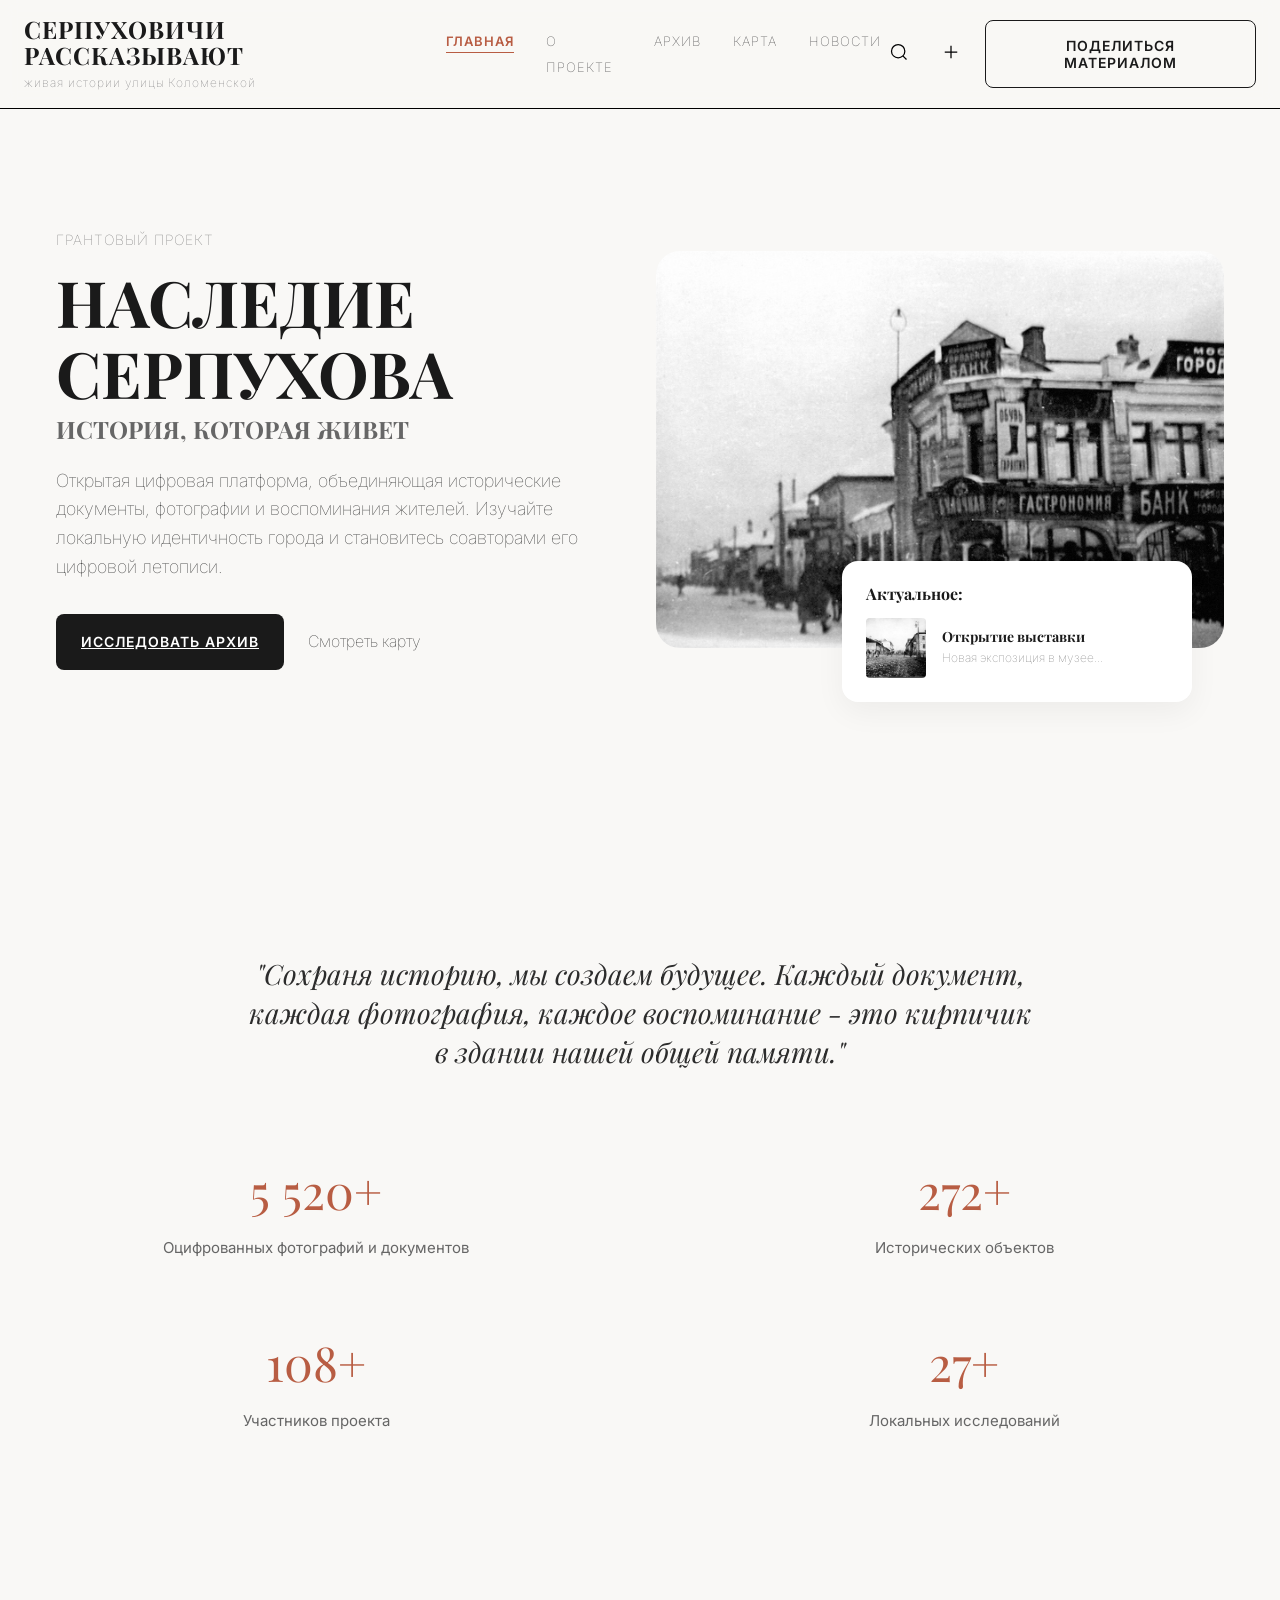
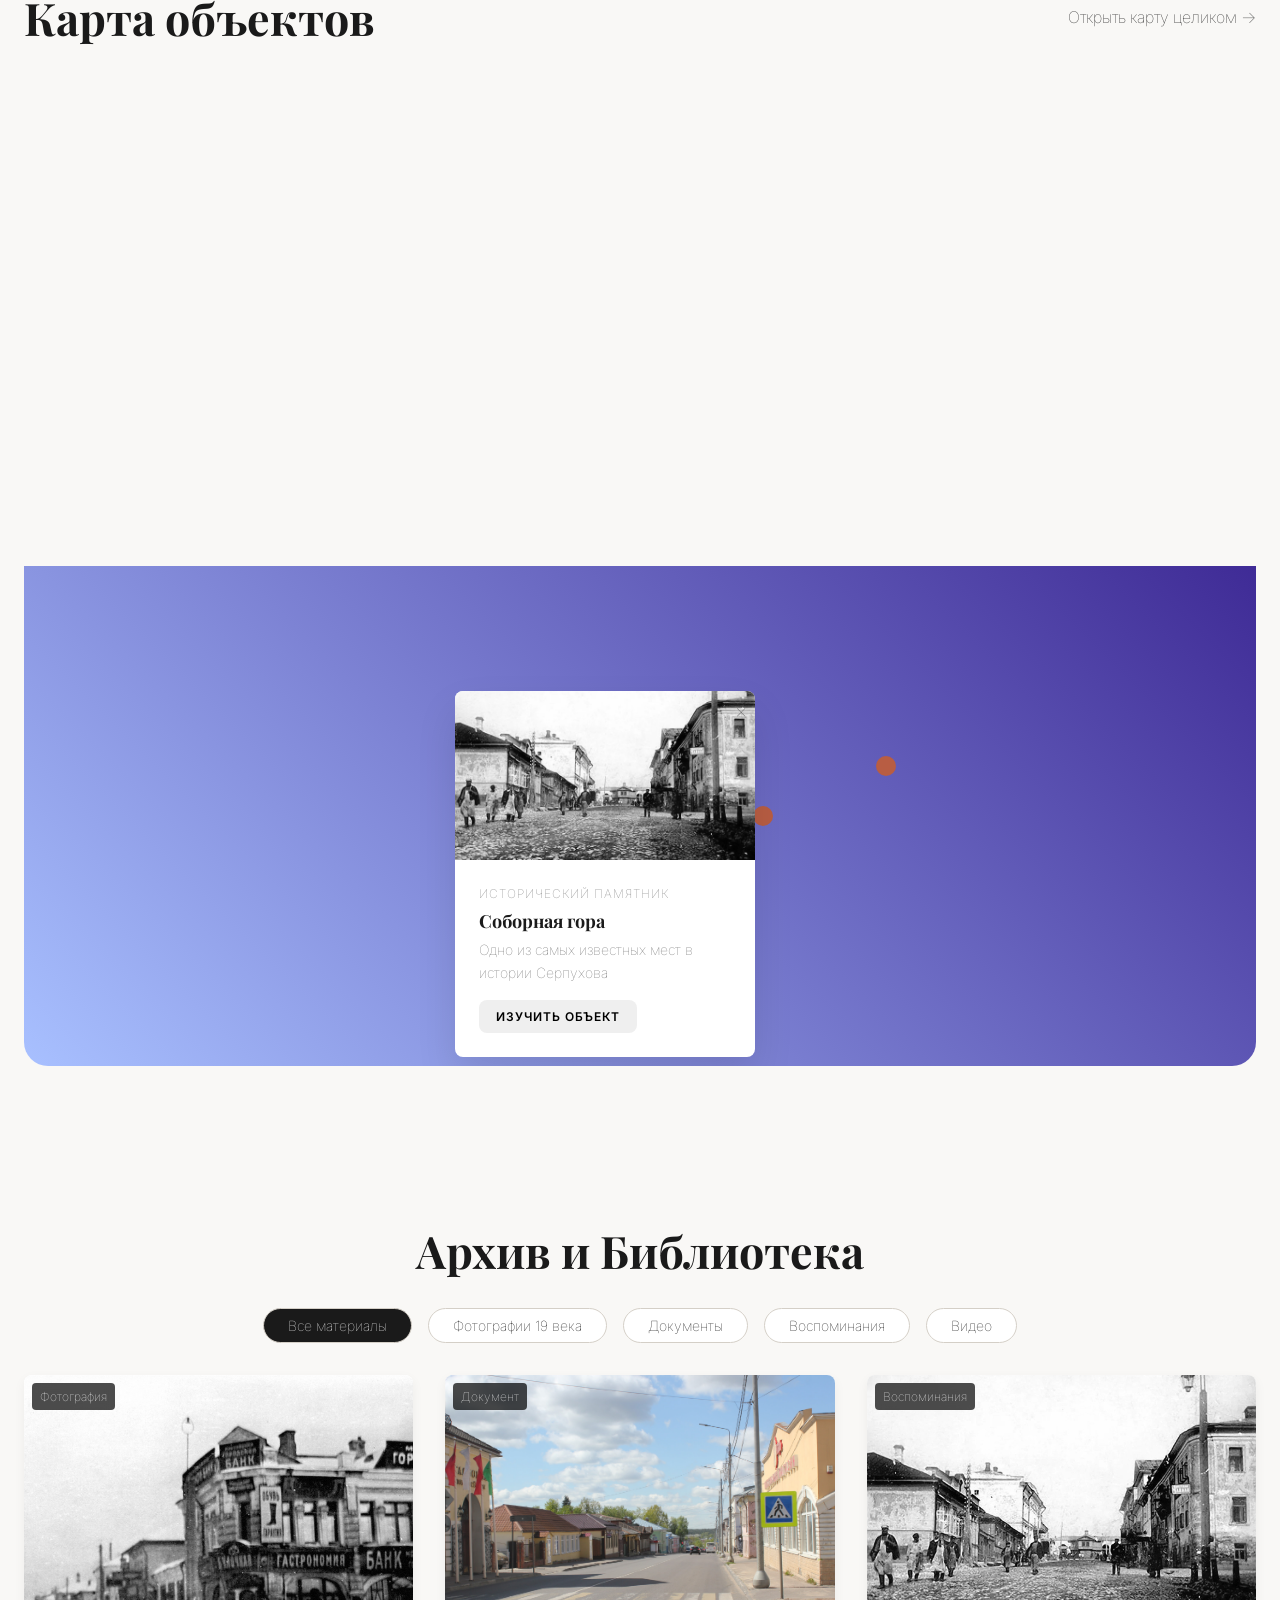
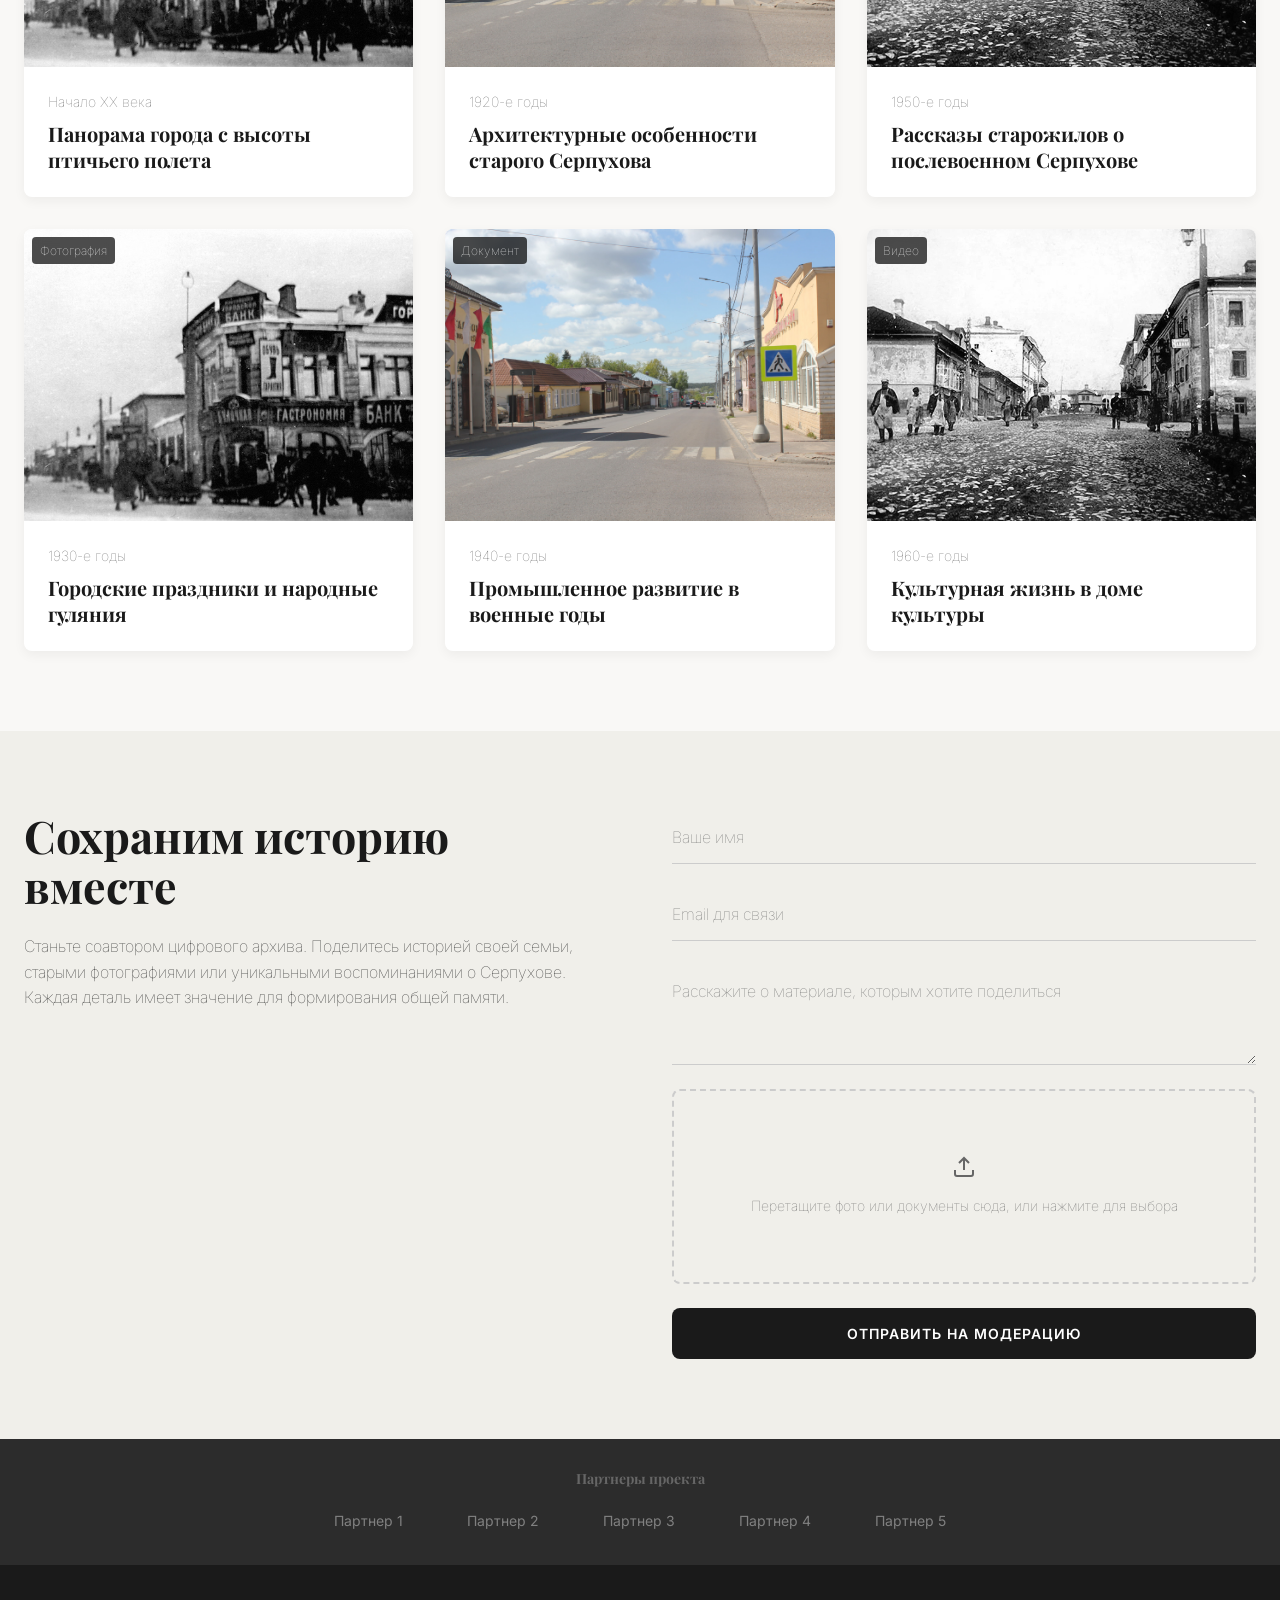
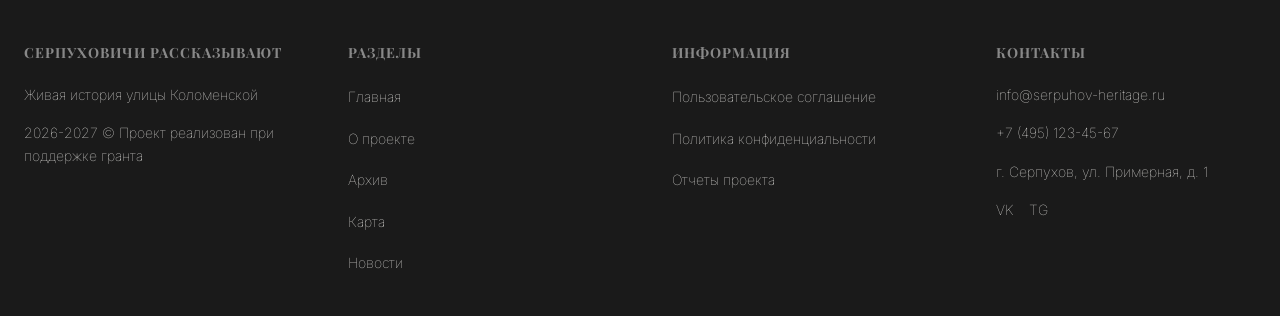
==== commit 4e44e61d: "add info" ====
--- a/index.html
+++ b/index.html
@@ -6,6 +6,7 @@
     <meta name="viewport" content="width=device-width, initial-scale=1.0">
     <title>Серпуховичи рассказывают: живая история улицы Коломенской</title>
     <link rel="stylesheet" href="css/styles.css">
+    <link rel="stylesheet" href="css/animations.css">
     <link
         href="https://fonts.googleapis.com/css2?family=Playfair+Display:wght@400;700&family=Inter:wght@400;500;600&display=swap"
         rel="stylesheet">
@@ -28,8 +29,8 @@
                             Изучайте локальную идентичность города и становитесь соавторами его цифровой летописи.
                         </p>
                         <div class="hero__buttons">
-                            <button class="btn btn--primary">ИССЛЕДОВАТЬ АРХИВ</button>
-                            <a href="#" class="btn-link">Смотреть карту</a>
+                            <a href="archive.html" class="btn btn--primary">ИССЛЕДОВАТЬ АРХИВ</a>
+                            <a href="map.html" class="btn-link">Смотреть карту</a>
                         </div>
                     </div>
                     <div class="hero__image">
@@ -96,7 +97,7 @@
             <div class="container">
                 <div class="section-header">
                     <h2>Карта объектов</h2>
-                    <a href="#" class="btn-link">Открыть карту целиком →</a>
+                    <a href="map.html" class="btn-link">Открыть карту целиком →</a>
                 </div>
 
                 <div class="map-container">
--- a/css/styles.css
+++ b/css/styles.css
@@ -498,6 +498,19 @@
   margin: 0;
 }
 
+.section-subtitle {
+  font-size: 16px;
+  color: var(--text-secondary);
+  margin: var(--spacing-sm) 0 0 0;
+}
+
+/* Section header для легенды карты - по центру */
+.map-legends .section-header {
+  flex-direction: column;
+  text-align: center;
+  margin-bottom: var(--spacing-xl);
+}
+
 .map-container {
   width: 100%;
   border-radius: var(--radius-xl);
@@ -1401,32 +1414,114 @@
 }
 
 .legends-grid {
-  display: flex;
+  display: grid;
+  grid-template-columns: repeat(auto-fit, minmax(200px, 1fr));
+  gap: var(--spacing-lg);
+  margin-top: var(--spacing-xl);
+  margin-bottom: var(--spacing-xl);
+}
+
+.legend-item {
+  display: flex;
+  align-items: center;
+  gap: var(--spacing-md);
+  padding: var(--spacing-md);
+  background: var(--bg-white);
+  border-radius: var(--radius-md);
+  box-shadow: 0 2px 8px rgba(0, 0, 0, 0.05);
+  transition: var(--transition-hover);
+}
+
+.legend-item:hover {
+  transform: translateY(-4px);
+  box-shadow: 0 8px 16px rgba(0, 0, 0, 0.1);
+}
+
+.legend-icon {
+  width: 48px;
+  height: 48px;
+  border-radius: 50%;
+  display: flex;
+  align-items: center;
   justify-content: center;
-  gap: var(--spacing-xl);
-  flex-wrap: wrap;
-  margin-top: var(--spacing-xl);
-}
-
-.legend-item {
-  display: flex;
-  align-items: center;
-  gap: var(--spacing-sm);
-  font-size: 14px;
+  flex-shrink: 0;
+}
+
+.legend-icon svg {
+  stroke: white;
+  stroke-width: 1.5;
+  fill: none;
+}
+
+.legend-icon.arch-color svg,
+.legend-icon.monum-color svg,
+.legend-icon.museum-color svg,
+.legend-icon.church-color svg,
+.legend-icon.nature-color svg {
+  stroke: white;
+}
+
+.legend-info {
+  display: flex;
+  flex-direction: column;
+  gap: 4px;
+}
+
+.legend-title {
+  font-weight: 600;
+  color: var(--text-primary);
+  font-size: 15px;
+}
+
+.legend-desc {
+  font-size: 13px;
   color: var(--text-secondary);
 }
 
-.legend-color {
-  width: 20px;
-  height: 20px;
-  border-radius: 50%;
-}
-
-.arch-color { background: #FF6B6B; }
+.legend-color { background: #FF6B6B; }
 .monum-color { background: #4ECDC4; }
 .museum-color { background: #45B7D1; }
 .church-color { background: #96CEB4; }
 .nature-color { background: #FFEAA7; }
+
+/* Применяем фоновые цвета к иконкам */
+.legend-icon.arch-color { background: #FF6B6B; }
+.legend-icon.monum-color { background: #4ECDC4; }
+.legend-icon.museum-color { background: #45B7D1; }
+.legend-icon.church-color { background: #96CEB4; }
+.legend-icon.nature-color { background: #FFEAA7; }
+
+/* Map Stats */
+.map-stats {
+  display: grid;
+  grid-template-columns: repeat(3, 1fr);
+  gap: var(--spacing-lg);
+  margin-top: var(--spacing-xl);
+  padding: var(--spacing-xl);
+  background: var(--bg-secondary);
+  border-radius: var(--radius-lg);
+}
+
+.map-stat-item {
+  display: flex;
+  flex-direction: column;
+  align-items: center;
+  gap: var(--spacing-xs);
+  padding: var(--spacing-md);
+}
+
+.map-stat-number {
+  font-family: var(--font-serif);
+  font-size: 36px;
+  font-weight: 700;
+  color: var(--accent-terracotta);
+}
+
+.map-stat-label {
+  font-size: 14px;
+  color: var(--text-secondary);
+  text-align: center;
+}
 
 .sort-controls {
   display: flex;
@@ -1652,6 +1747,10 @@
     align-items: flex-start;
     gap: var(--spacing-md);
   }
+  
+  .map-legends .section-header {
+    align-items: center;
+  }
 
  .map-placeholder {
     height: 400px;
@@ -1790,9 +1889,27 @@
   }
   
   .legends-grid {
-    gap: var(--spacing-lg);
-  }
-  
+    gap: var(--spacing-md);
+  }
+
+  .legend-item {
+    padding: var(--spacing-sm);
+  }
+
+  .legend-icon {
+    width: 40px;
+    height: 40px;
+  }
+
+  .map-stats {
+    grid-template-columns: 1fr;
+    gap: var(--spacing-md);
+  }
+
+  .map-stat-number {
+    font-size: 28px;
+  }
+
   .pagination {
     gap: var(--spacing-xs);
   }
@@ -2062,16 +2179,160 @@
     width: 95%;
     max-height: 95vh;
   }
-  
+
   .archive-modal__title {
     font-size: 22px;
   }
-  
+
   .archive-modal__actions {
     flex-direction: column;
   }
-  
+
   .archive-modal__nav {
     display: none;
   }
 }
+
+/* Values Section */
+.values-section {
+  padding: var(--spacing-xxl) 0;
+  background: var(--bg-secondary);
+}
+
+.values-section h2 {
+  font-family: var(--font-serif);
+  font-size: 32px;
+  text-align: center;
+  margin-bottom: var(--spacing-xl);
+  color: var(--text-primary);
+}
+
+.values-grid {
+  display: grid;
+  grid-template-columns: repeat(4, 1fr);
+  gap: var(--spacing-lg);
+}
+
+.value-card {
+  background: var(--bg-primary);
+  padding: var(--spacing-xl);
+  border-radius: 12px;
+  text-align: center;
+  transition: var(--transition-hover);
+  border: 1px solid rgba(0, 0, 0, 0.05);
+}
+
+.value-card:hover {
+  transform: translateY(-8px);
+  box-shadow: 0 12px 24px rgba(0, 0, 0, 0.1);
+}
+
+.value-icon {
+  width: 80px;
+  height: 80px;
+  margin: 0 auto var(--spacing-md);
+  display: flex;
+  align-items: center;
+  justify-content: center;
+  background: var(--accent-terracotta);
+  border-radius: 50%;
+  color: white;
+}
+
+.value-card h4 {
+  font-family: var(--font-serif);
+  font-size: 18px;
+  margin-bottom: var(--spacing-sm);
+  color: var(--text-primary);
+}
+
+.value-card p {
+  font-size: 14px;
+  line-height: 1.6;
+  color: var(--text-secondary);
+}
+
+/* Hero Image on All Pages */
+.about-hero .hero__image,
+.archive-hero .hero__image,
+.map-hero .hero__image,
+.news-hero .hero__image {
+  display: block;
+}
+
+.about-hero .hero__image img,
+.archive-hero .hero__image img,
+.map-hero .hero__image img,
+.news-hero .hero__image img {
+  width: 100%;
+  height: 300px;
+  object-fit: cover;
+  border-radius: 8px;
+  box-shadow: 0 8px 24px rgba(0, 0, 0, 0.15);
+}
+
+/* Разное расположение контента для разнообразия */
+/* О проекте - текст слева, фото справа (стандартно) */
+.about-hero .hero__content {
+  grid-template-columns: 1fr 1fr;
+}
+
+/* Архив - фото слева, текст справа */
+.archive-hero .hero__content {
+  grid-template-columns: 1fr 1fr;
+  direction: rtl;
+}
+
+.archive-hero .hero__text {
+  direction: ltr;
+}
+
+/* Карта - текст слева, фото справа (стандартно) */
+.map-hero .hero__content {
+  grid-template-columns: 1fr 1fr;
+}
+
+/* Новости - фото слева, текст справа */
+.news-hero .hero__content {
+  grid-template-columns: 1fr 1fr;
+  direction: rtl;
+}
+
+.news-hero .hero__text {
+  direction: ltr;
+}
+
+@media (max-width: 1024px) {
+  .values-grid {
+    grid-template-columns: repeat(2, 1fr);
+  }
+}
+
+@media (max-width: 768px) {
+  .values-grid {
+    grid-template-columns: 1fr;
+  }
+  
+  /* На мобильных возвращаем стандартное расположение */
+  .about-hero .hero__content,
+  .archive-hero .hero__content,
+  .map-hero .hero__content,
+  .news-hero .hero__content {
+    grid-template-columns: 1fr;
+    direction: ltr;
+  }
+  
+  .about-hero .hero__image,
+  .archive-hero .hero__image,
+  .map-hero .hero__image,
+  .news-hero .hero__image {
+    margin-top: var(--spacing-lg);
+  }
+  
+  .about-hero .hero__image img,
+  .archive-hero .hero__image img,
+  .map-hero .hero__image img,
+  .news-hero .hero__image img {
+    height: 200px;
+  }
+}
--- a/css/animations.css
+++ b/css/animations.css
@@ -0,0 +1,407 @@
+/* Плавные анимации для сайта */
+
+/* Базовые классы анимаций */
+.fade-in {
+  opacity: 0;
+  transform: translateY(30px);
+  transition: opacity 0.8s cubic-bezier(0.4, 0, 0.2, 1),
+              transform 0.8s cubic-bezier(0.4, 0, 0.2, 1);
+}
+
+.fade-in.visible {
+  opacity: 1;
+  transform: translateY(0);
+}
+
+/* Задержка для последовательного появления */
+.fade-in.delay-1 { transition-delay: 0.1s; }
+.fade-in.delay-2 { transition-delay: 0.2s; }
+.fade-in.delay-3 { transition-delay: 0.3s; }
+.fade-in.delay-4 { transition-delay: 0.4s; }
+.fade-in.delay-5 { transition-delay: 0.5s; }
+.fade-in.delay-6 { transition-delay: 0.6s; }
+
+/* Анимация для карточек */
+.card-animate {
+  opacity: 0;
+  transform: translateY(40px);
+  transition: opacity 0.6s cubic-bezier(0.4, 0, 0.2, 1),
+              transform 0.6s cubic-bezier(0.4, 0, 0.2, 1),
+              box-shadow 0.3s ease;
+}
+
+.card-animate.visible {
+  opacity: 1;
+  transform: translateY(0);
+}
+
+.card-animate:hover {
+  box-shadow: 0 20px 40px rgba(0, 0, 0, 0.15);
+}
+
+/* Анимация для заголовков */
+.title-animate {
+  opacity: 0;
+  transform: translateY(20px);
+  transition: opacity 0.8s cubic-bezier(0.4, 0, 0.2, 1),
+              transform 0.8s cubic-bezier(0.4, 0, 0.2, 1);
+}
+
+.title-animate.visible {
+  opacity: 1;
+  transform: translateY(0);
+}
+
+/* Анимация для изображений */
+.image-animate {
+  opacity: 0;
+  transform: scale(0.95);
+  transition: opacity 1s cubic-bezier(0.4, 0, 0.2, 1),
+              transform 1s cubic-bezier(0.4, 0, 0.2, 1);
+}
+
+.image-animate.visible {
+  opacity: 1;
+  transform: scale(1);
+}
+
+/* Анимация для hero-секции */
+.hero-animate {
+  opacity: 0;
+  transform: translateY(50px);
+  transition: opacity 1s cubic-bezier(0.4, 0, 0.2, 1),
+              transform 1s cubic-bezier(0.4, 0, 0.2, 1);
+}
+
+.hero-animate.visible {
+  opacity: 1;
+  transform: translateY(0);
+}
+
+/* Анимация для значений (values) */
+.value-animate {
+  opacity: 0;
+  transform: translateY(30px) scale(0.9);
+  transition: opacity 0.7s cubic-bezier(0.4, 0, 0.2, 1),
+              transform 0.7s cubic-bezier(0.4, 0, 0.2, 1);
+}
+
+.value-animate.visible {
+  opacity: 1;
+  transform: translateY(0) scale(1);
+}
+
+/* Анимация для timeline */
+.timeline-animate {
+  opacity: 0;
+  transform: translateX(-30px);
+  transition: opacity 0.6s cubic-bezier(0.4, 0, 0.2, 1),
+              transform 0.6s cubic-bezier(0.4, 0, 0.2, 1);
+}
+
+.timeline-animate.visible {
+  opacity: 1;
+  transform: translateX(0);
+}
+
+/* Анимация для статистики */
+.stat-animate {
+  opacity: 0;
+  transform: scale(0.8);
+  transition: opacity 0.6s cubic-bezier(0.4, 0, 0.2, 1),
+              transform 0.6s cubic-bezier(0.4, 0, 0.2, 1);
+}
+
+.stat-animate.visible {
+  opacity: 1;
+  transform: scale(1);
+}
+
+/* Анимация для кнопок */
+.btn-animate {
+  position: relative;
+  overflow: hidden;
+}
+
+.btn-animate::before {
+  content: '';
+  position: absolute;
+  top: 50%;
+  left: 50%;
+  width: 0;
+  height: 0;
+  border-radius: 50%;
+  background: rgba(255, 255, 255, 0.3);
+  transform: translate(-50%, -50%);
+  transition: width 0.6s ease, height 0.6s ease;
+}
+
+.btn-animate:hover::before {
+  width: 300px;
+  height: 300px;
+}
+
+/* Анимация для иконок */
+.icon-animate {
+  transition: transform 0.4s cubic-bezier(0.34, 1.56, 0.64, 1);
+}
+
+.value-card:hover .icon-animate {
+  transform: scale(1.15) rotate(3deg);
+}
+
+/* Пульсация для иконок */
+@keyframes iconPulse {
+  0%, 100% {
+    transform: scale(1);
+  }
+  50% {
+    transform: scale(1.05);
+  }
+}
+
+.value-card:hover .value-icon {
+  animation: iconPulse 0.6s ease-in-out;
+  background: var(--accent-terracotta-dark, #c95a4a);
+}
+
+/* Анимация для навигации */
+.nav-link-animate {
+  position: relative;
+}
+
+.nav-link-animate::after {
+  content: '';
+  position: absolute;
+  bottom: 0;
+  left: 0;
+  width: 0;
+  height: 2px;
+  background: var(--accent-terracotta);
+  transition: width 0.4s cubic-bezier(0.4, 0, 0.2, 1);
+}
+
+.nav-link-animate:hover::after {
+  width: 100%;
+}
+
+/* Анимация для модальных окон */
+.modal-fade {
+  opacity: 0;
+  visibility: hidden;
+  transition: opacity 0.3s ease, visibility 0.3s ease;
+}
+
+.modal-fade.active {
+  opacity: 1;
+  visibility: visible;
+}
+
+.modal-scale {
+  transform: scale(0.9);
+  transition: transform 0.3s cubic-bezier(0.34, 1.56, 0.64, 1);
+}
+
+.modal-fade.active .modal-scale {
+  transform: scale(1);
+}
+
+/* Анимация для загрузки (skeleton) */
+@keyframes skeleton-loading {
+  0% {
+    background-position: -200px 0;
+  }
+  100% {
+    background-position: calc(200px + 100%) 0;
+  }
+}
+
+.skeleton {
+  background: linear-gradient(
+    90deg,
+    var(--bg-secondary) 25%,
+    var(--bg-tertiary) 50%,
+    var(--bg-secondary) 75%
+  );
+  background-size: 200px 100%;
+  animation: skeleton-loading 1.5s ease-in-out infinite;
+}
+
+/* Анимация для пульсации */
+@keyframes pulse {
+  0%, 100% {
+    transform: scale(1);
+    opacity: 1;
+  }
+  50% {
+    transform: scale(1.05);
+    opacity: 0.8;
+  }
+}
+
+.pulse-animate {
+  animation: pulse 2s cubic-bezier(0.4, 0, 0.6, 1) infinite;
+}
+
+/* Анимация для плавного появления снизу */
+.slide-up {
+  opacity: 0;
+  transform: translateY(60px);
+  transition: opacity 0.8s cubic-bezier(0.4, 0, 0.2, 1),
+              transform 0.8s cubic-bezier(0.4, 0, 0.2, 1);
+}
+
+.slide-up.visible {
+  opacity: 1;
+  transform: translateY(0);
+}
+
+/* Анимация для плавного появления слева */
+.slide-left {
+  opacity: 0;
+  transform: translateX(-60px);
+  transition: opacity 0.8s cubic-bezier(0.4, 0, 0.2, 1),
+              transform 0.8s cubic-bezier(0.4, 0, 0.2, 1);
+}
+
+.slide-left.visible {
+  opacity: 1;
+  transform: translateX(0);
+}
+
+/* Анимация для плавного появления справа */
+.slide-right {
+  opacity: 0;
+  transform: translateX(60px);
+  transition: opacity 0.8s cubic-bezier(0.4, 0, 0.2, 1),
+              transform 0.8s cubic-bezier(0.4, 0, 0.2, 1);
+}
+
+.slide-right.visible {
+  opacity: 1;
+  transform: translateX(0);
+}
+
+/* Анимация для увеличения при наведении */
+.zoom-hover {
+  transition: transform 0.4s cubic-bezier(0.4, 0, 0.2, 1);
+}
+
+.zoom-hover:hover {
+  transform: scale(1.05);
+}
+
+/* Анимация для поворота при наведении */
+.rotate-hover {
+  transition: transform 0.4s cubic-bezier(0.4, 0, 0.2, 1);
+}
+
+.rotate-hover:hover {
+  transform: rotate(5deg) scale(1.05);
+}
+
+/* Анимация для подчеркивания */
+.underline-animate {
+  position: relative;
+  display: inline-block;
+}
+
+.underline-animate::after {
+  content: '';
+  position: absolute;
+  bottom: -4px;
+  left: 0;
+  width: 0;
+  height: 2px;
+  background: var(--accent-terracotta);
+  transition: width 0.4s cubic-bezier(0.4, 0, 0.2, 1);
+}
+
+.underline-animate:hover::after {
+  width: 100%;
+}
+
+/* Анимация для бейджей/тегов */
+.badge-animate {
+  transition: transform 0.3s ease, background-color 0.3s ease;
+}
+
+.badge-animate:hover {
+  transform: translateY(-2px);
+  background-color: var(--accent-terracotta-dark, #c95a4a);
+}
+
+/* Анимация для легенды карты */
+.legend-animate {
+  opacity: 0;
+  transform: translateY(20px);
+  transition: opacity 0.6s cubic-bezier(0.4, 0, 0.2, 1),
+              transform 0.6s cubic-bezier(0.4, 0, 0.2, 1);
+}
+
+.legend-animate.visible {
+  opacity: 1;
+  transform: translateY(0);
+}
+
+/* Анимация для статистики карты */
+.map-stat-animate {
+  opacity: 0;
+  transform: scale(0.9);
+  transition: opacity 0.6s cubic-bezier(0.4, 0, 0.2, 1),
+              transform 0.6s cubic-bezier(0.4, 0, 0.2, 1);
+}
+
+.map-stat-animate.visible {
+  opacity: 1;
+  transform: scale(1);
+}
+
+/* Анимация для прогресс баров */
+@keyframes progress-fill {
+  from {
+    width: 0;
+  }
+}
+
+.progress-animate {
+  width: 0;
+  transition: width 1s cubic-bezier(0.4, 0, 0.2, 1);
+}
+
+.progress-animate.visible {
+  animation: progress-fill 1.5s cubic-bezier(0.4, 0, 0.2, 1) forwards;
+}
+
+/* Анимация для счетчиков */
+@keyframes count-up {
+  from {
+    opacity: 0;
+    transform: translateY(20px);
+  }
+  to {
+    opacity: 1;
+    transform: translateY(0);
+  }
+}
+
+.count-animate {
+  display: inline-block;
+}
+
+/* Плавная прокрутка для всей страницы */
+html {
+  scroll-behavior: smooth;
+}
+
+/* Отключаем анимации для пользователей, предпочитающих reduced motion */
+@media (prefers-reduced-motion: reduce) {
+  *,
+  *::before,
+  *::after {
+    animation-duration: 0.01ms !important;
+    animation-iteration-count: 1 !important;
+    transition-duration: 0.01ms !important;
+    scroll-behavior: auto !important;
+  }
+}
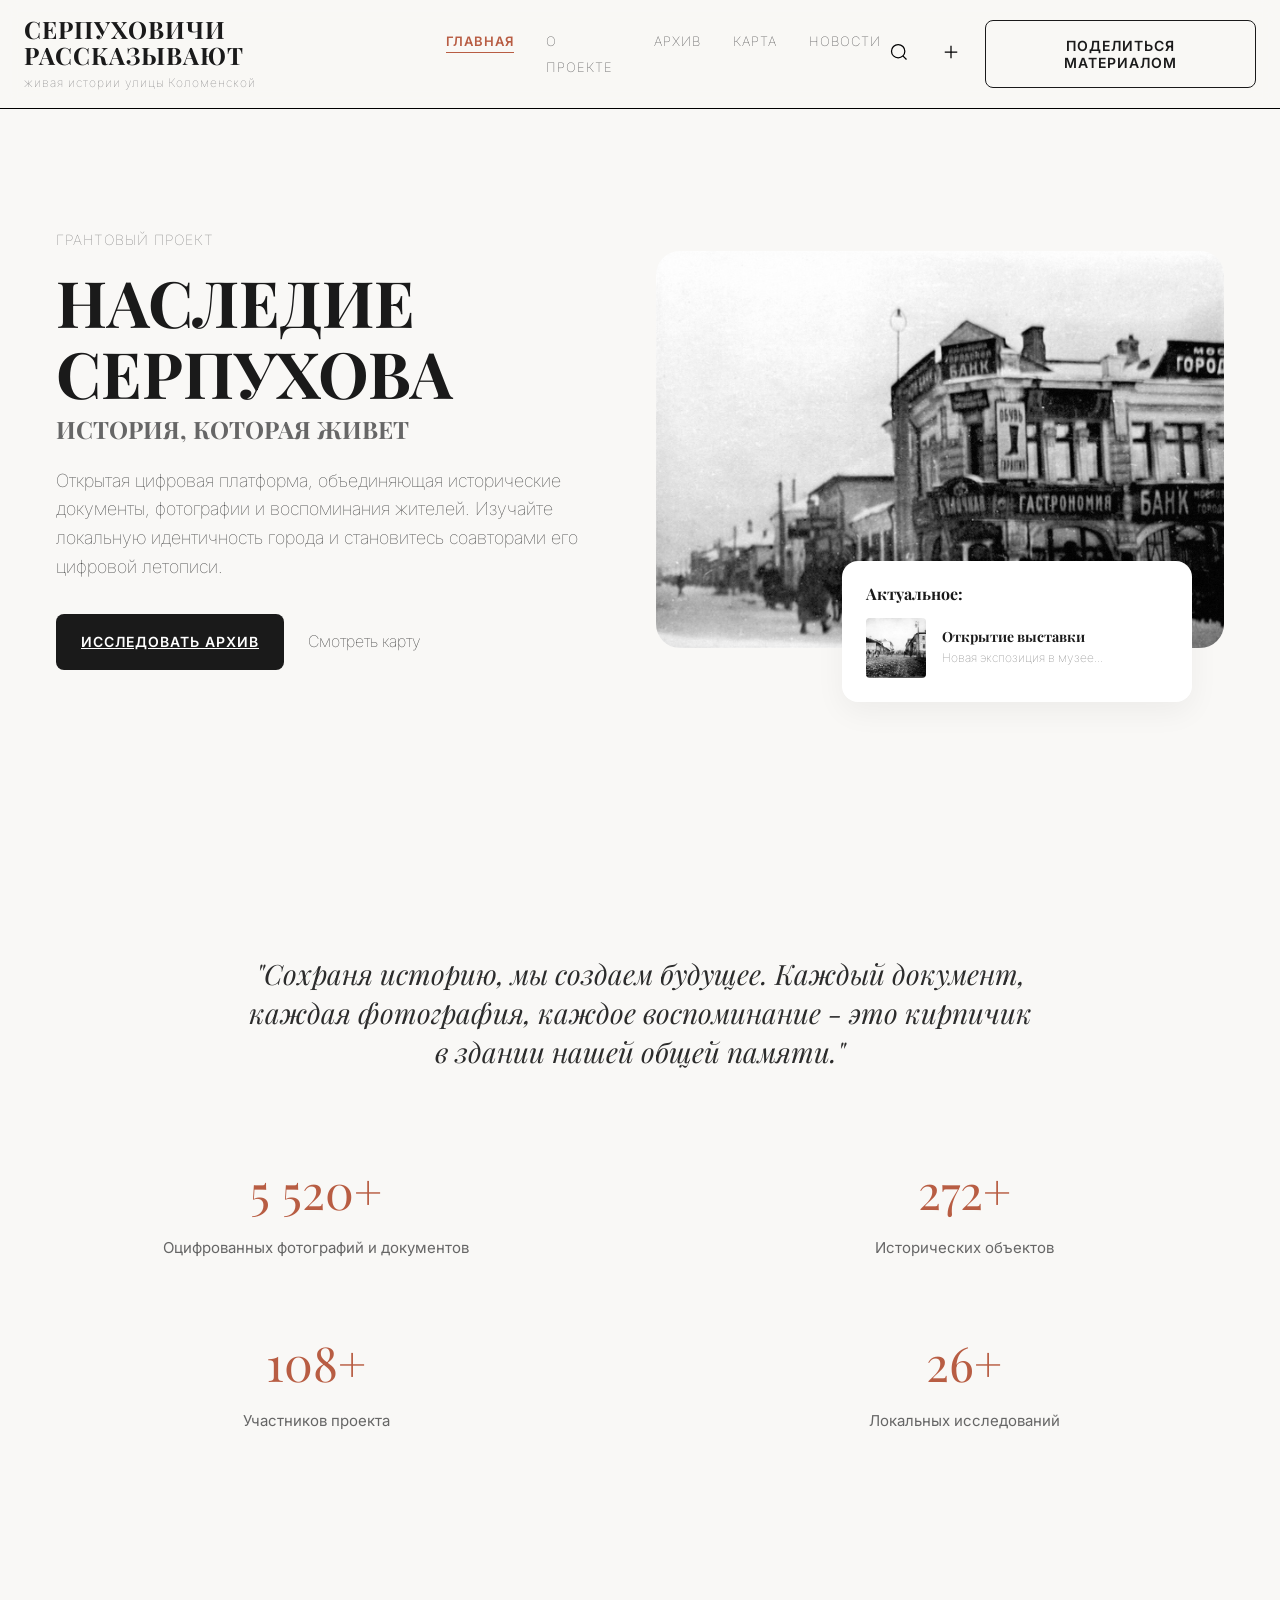
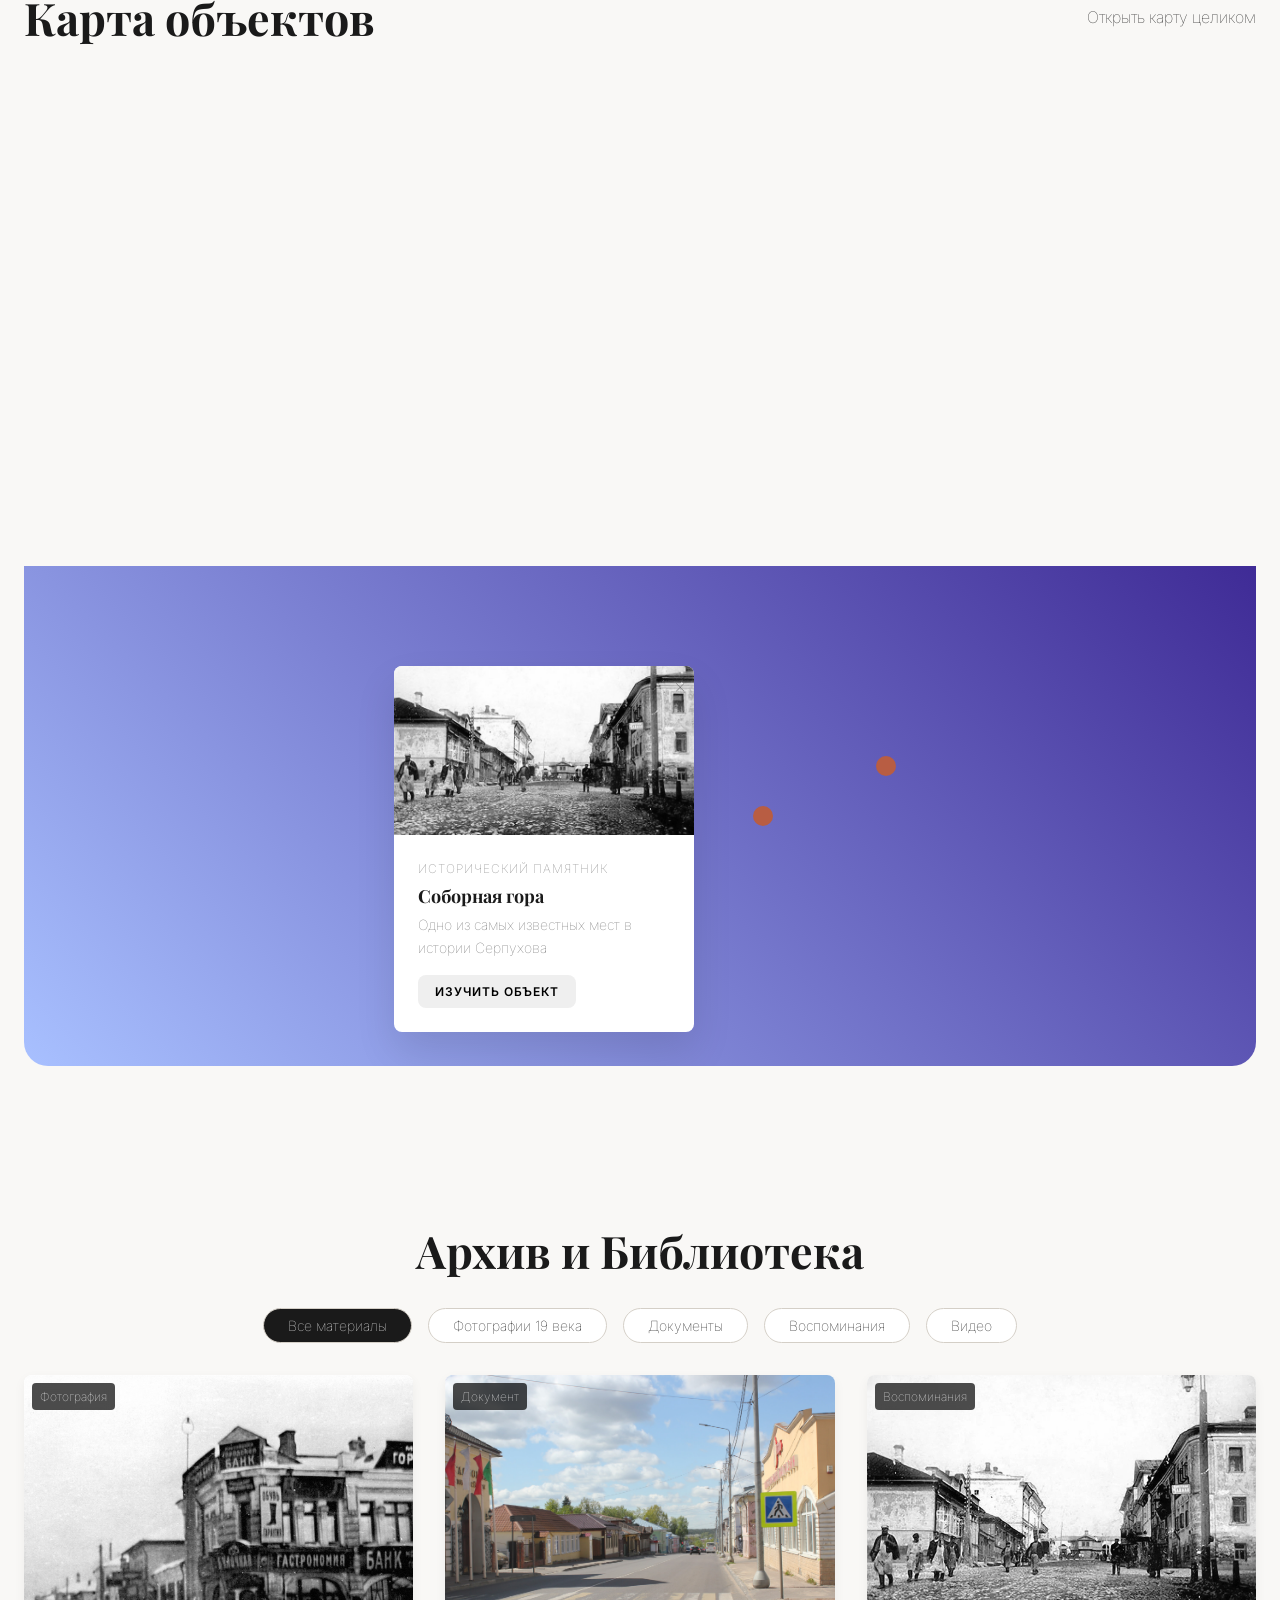
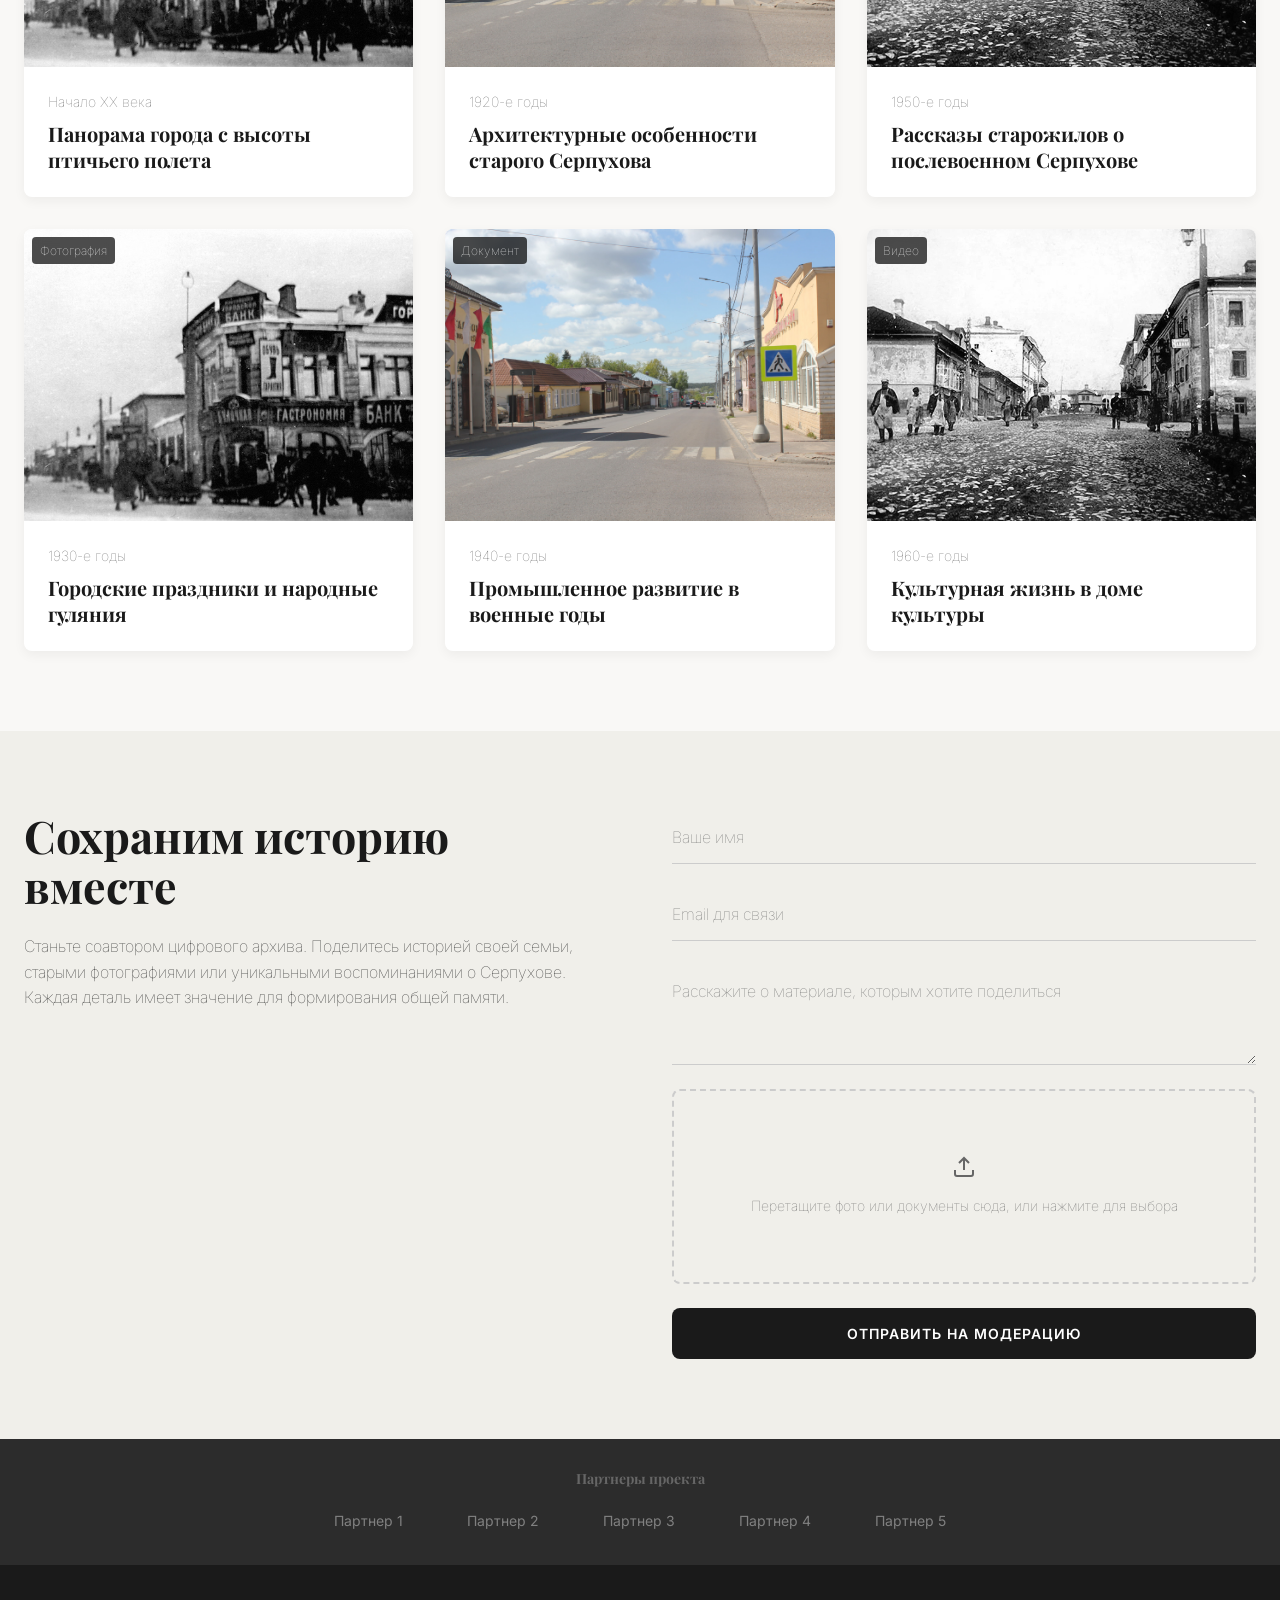
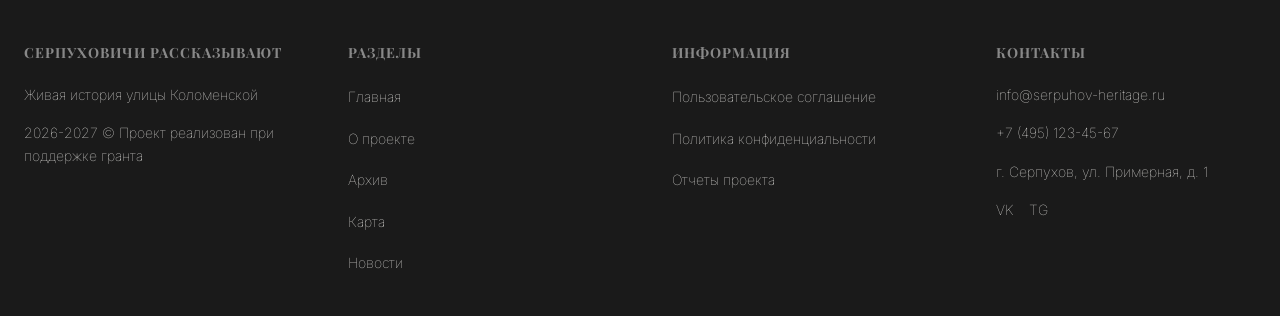
==== commit 42c83b29: "some fixes" ====
--- a/index.html
+++ b/index.html
@@ -97,7 +97,7 @@
             <div class="container">
                 <div class="section-header">
                     <h2>Карта объектов</h2>
-                    <a href="map.html" class="btn-link">Открыть карту целиком →</a>
+                    <a href="map.html" class="btn-link">Открыть карту целиком </a>
                 </div>
 
                 <div class="map-container">
--- a/css/styles.css
+++ b/css/styles.css
@@ -353,7 +353,7 @@
 }
 
 .btn-link::after {
-  content: '→';
+  content: '';
   margin-left: var(--spacing-sm);
   transition: var(--transition-hover);
 }
@@ -576,6 +576,13 @@
   top: 25%;
   left: 35%;
 }
+
+/* Позиции для разных popup */
+.map-popup.popup-1 { top: 20%; left: 30%; }
+.map-popup.popup-2 { top: 15%; left: 45%; }
+.map-popup.popup-3 { top: 10%; left: 20%; }
+.map-popup.popup-4 { top: 25%; left: 55%; }
+.map-popup.popup-5 { top: 30%; left: 40%; }
 
 .popup-image {
   width: 100%;
